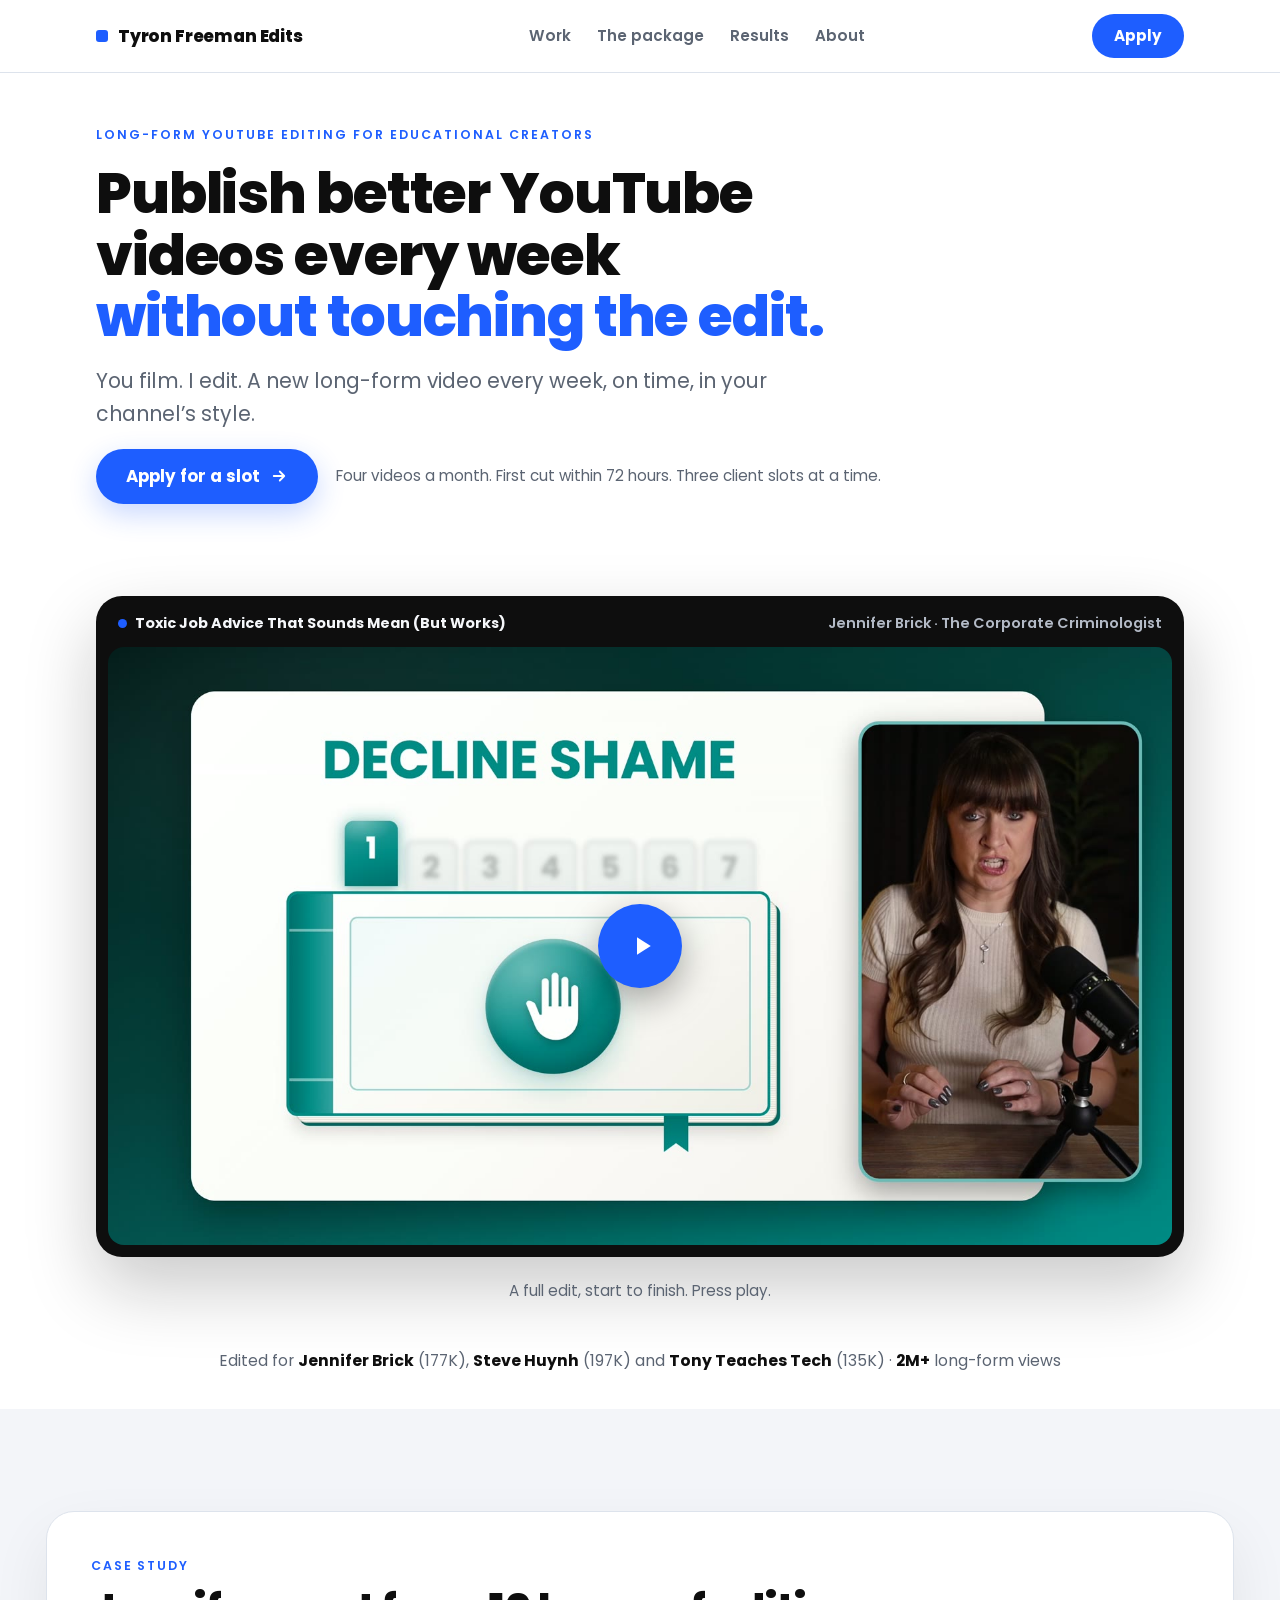
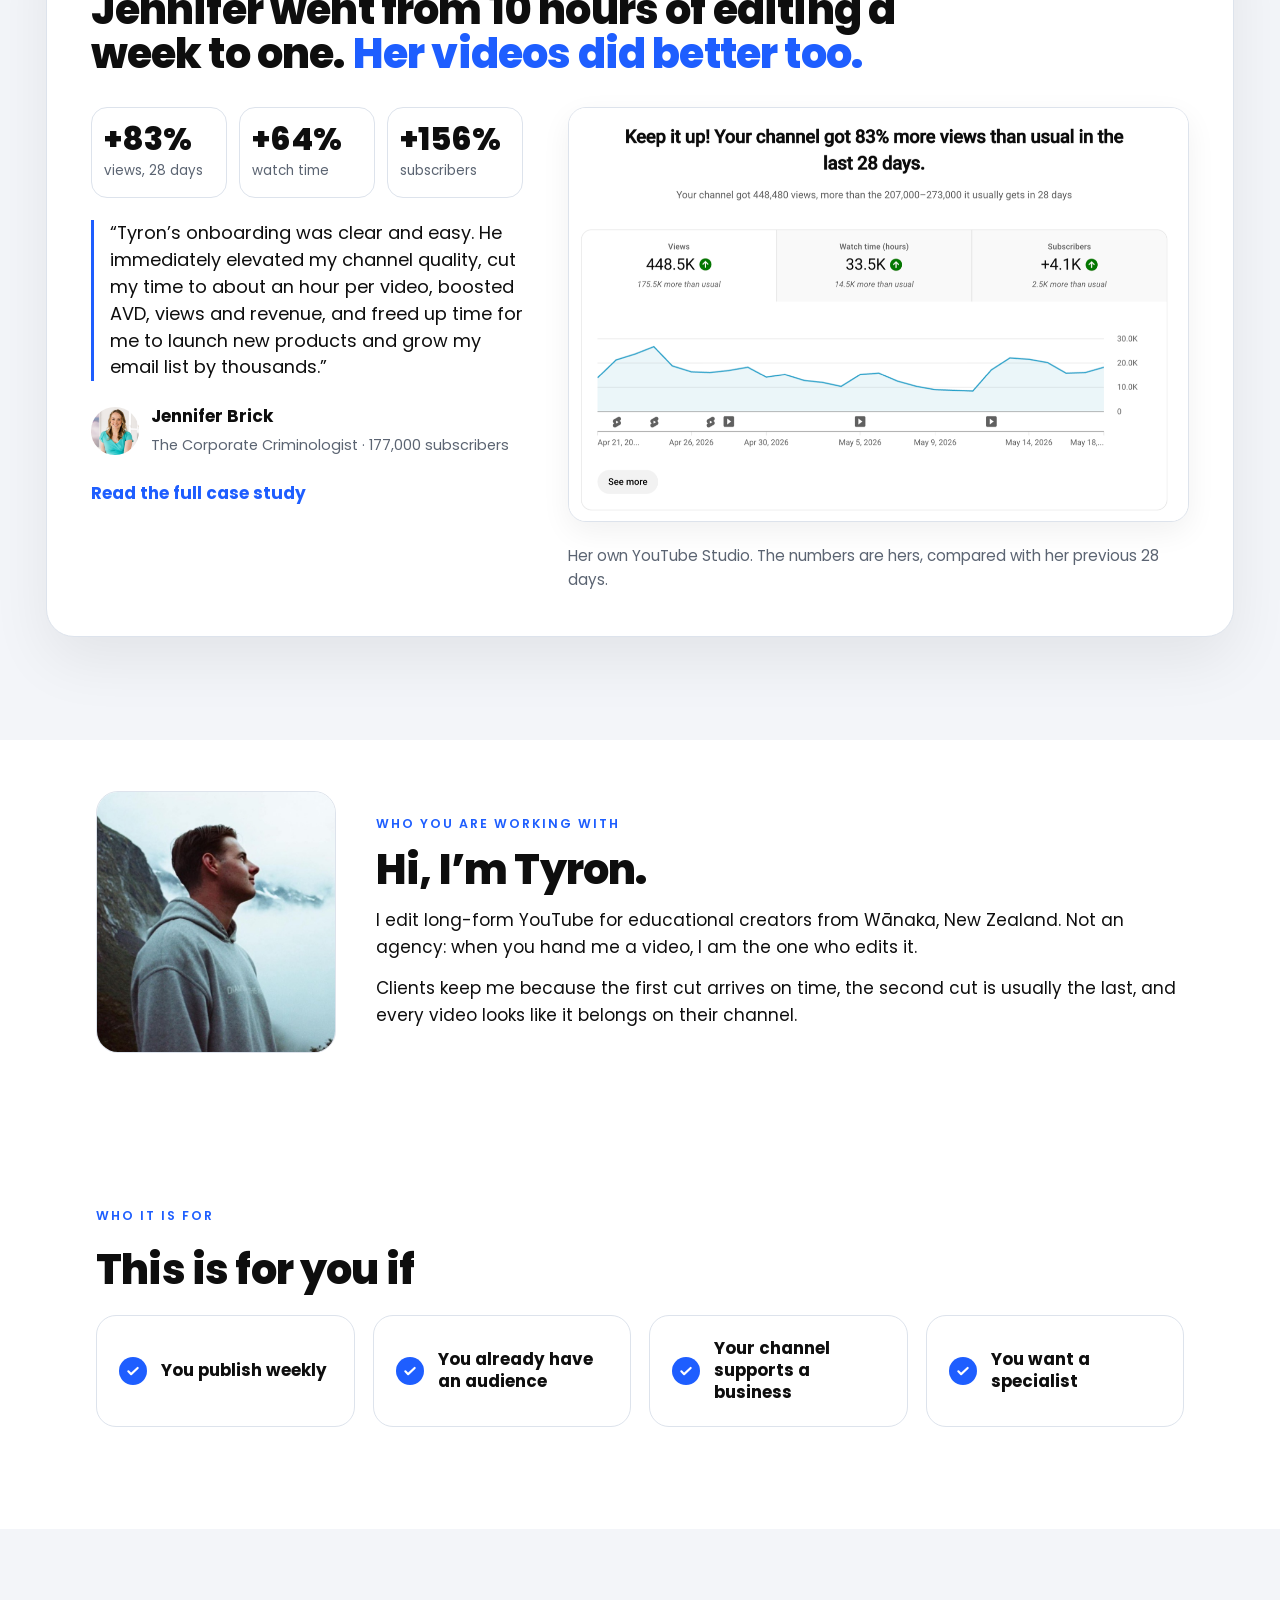
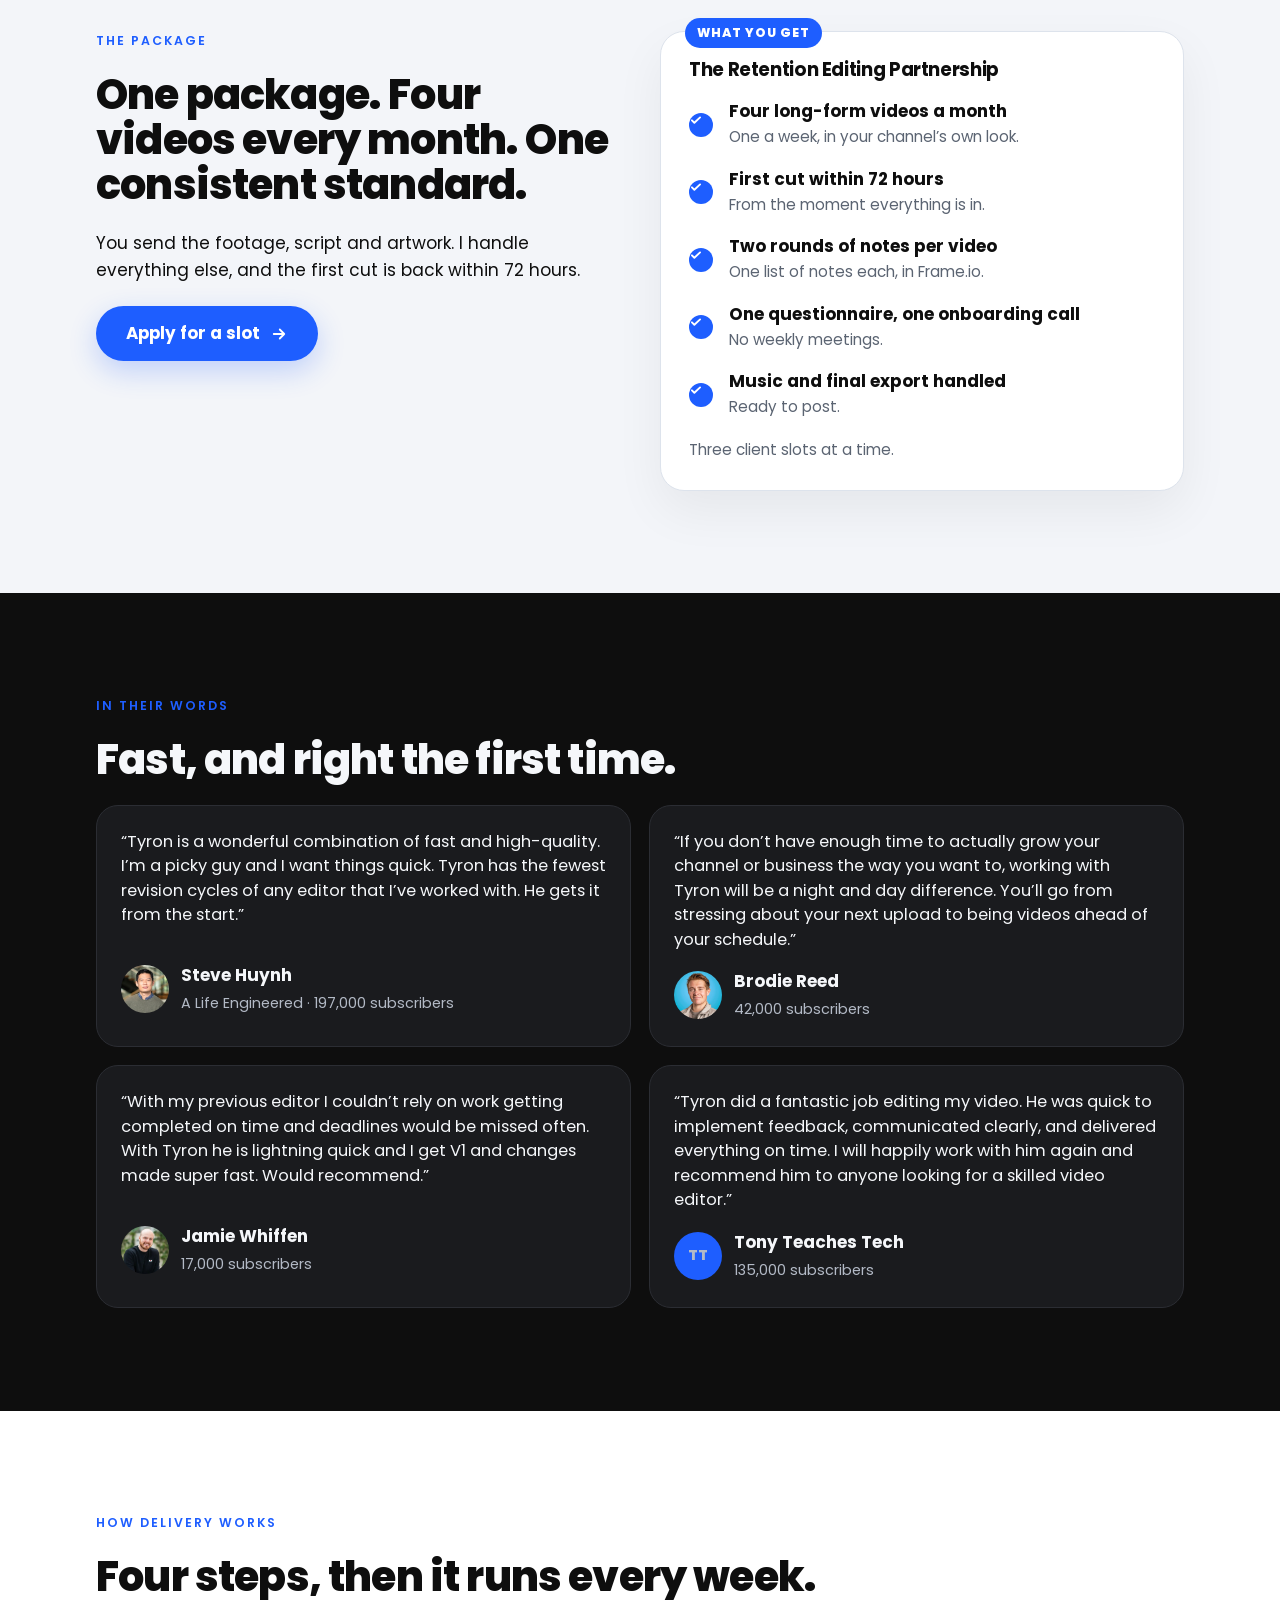
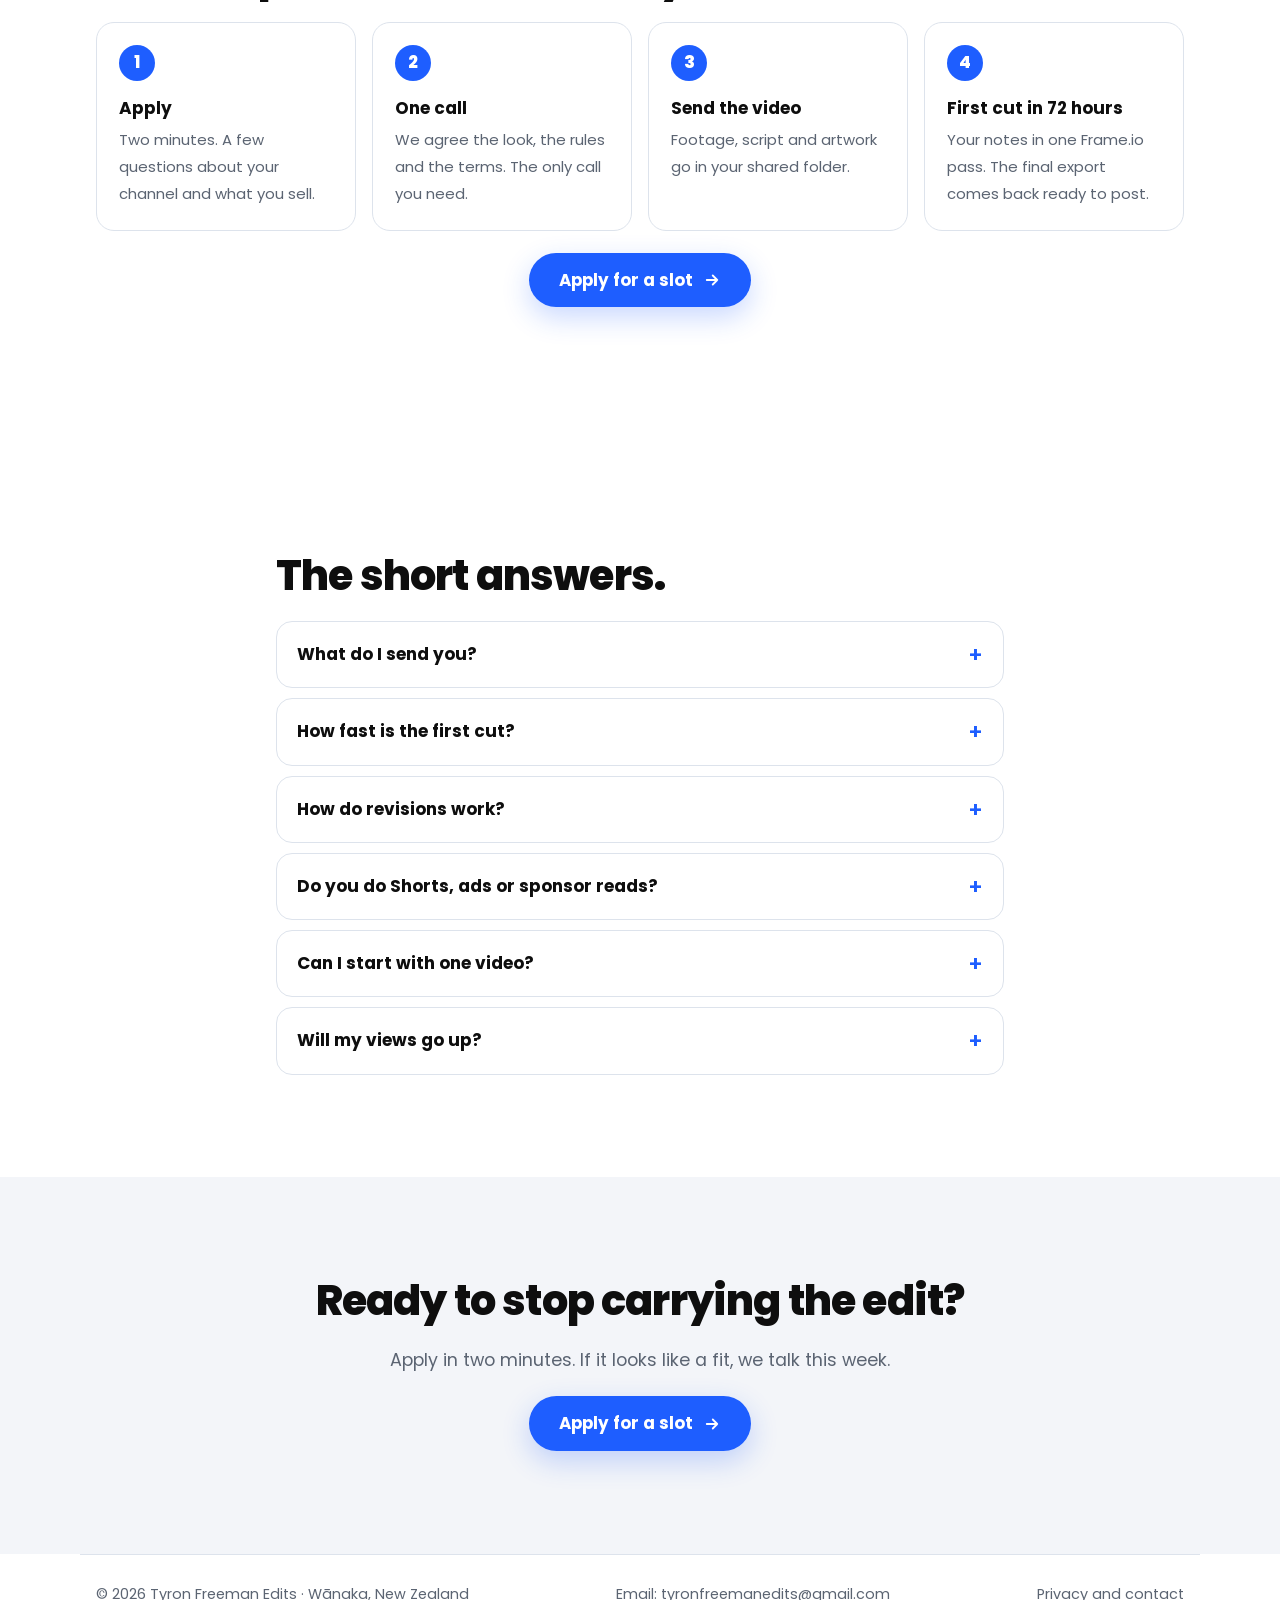
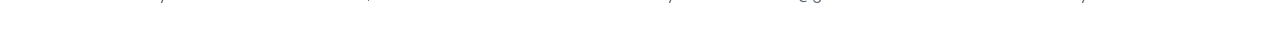
==== index.html @ ecf24b0b "About block: Tyron's new photo (his pick A, same box) Co-Authored-By: Claude Fable 5.2 <noreply@anth" ====
<!DOCTYPE html>
<html lang="en">
<head>
<meta charset="utf-8">
<meta name="viewport" content="width=device-width, initial-scale=1, viewport-fit=cover">
<link rel="icon" href="data:image/svg+xml,%3Csvg xmlns=%27http://www.w3.org/2000/svg%27 viewBox=%270 0 32 32%27%3E%3Crect width=%2732%27 height=%2732%27 rx=%277%27 fill=%27%231E5EFF%27/%3E%3Cpath d=%27M9 10h14v3.4h-5.2V23h-3.6v-9.6H9z%27 fill=%27%23fff%27/%3E%3C/svg%3E">
<link rel="preconnect" href="https://fonts.googleapis.com">
<link rel="stylesheet" href="https://fonts.googleapis.com/css2?family=Poppins:wght@400;500;600;700;800&display=swap">
<title>Tyron Freeman Edits</title>
<meta name="claude:viewport-fit-sides" content="cover">
<meta name="description" content="Long-form YouTube editing for educational creators. Four retention-focused videos a month, first cut within 72 hours, consistent with your channel.">
<link rel="canonical" href="https://tyronfreemanedits.com/">
<meta property="og:title" content="Tyron Freeman Edits: long-form YouTube editing for educational creators">
<meta property="og:description" content="Publish better YouTube videos every week without touching the edit. Four videos a month. First cut within 72 hours. Three client slots at a time.">
<meta property="og:image" content="https://tyronfreemanedits.com/assets/img/jennifer-35-hero.jpg">
<meta property="og:url" content="https://tyronfreemanedits.com/">
<meta property="og:type" content="website">
<link rel="stylesheet" href="assets/site.css">
</head>
<body>
<!-- Page order and words: ACQ's spec, 10 Nov 2026 (Business Context/Context/2026-11-10 ACQ - acquisition system spec). Look: the CreatorFlow shape Tyron picked on 5 Nov. No price on this page. Round 2 (Tyron's notes, 11 Nov 2026): hero, video, proof line, case study, about, who it is for, package, testimonials, steps, FAQ, apply. Apply buttons: top bar, hero, package, steps, the end. -->

<div class="topbar">
  <div class="wrap tight top">
    <a class="wordmark" href="#top"><i></i>Tyron Freeman Edits</a>
    <nav class="nav" aria-label="Sections"><a href="#work">Work</a><a href="#package">The package</a><a href="#results">Results</a><a href="#about">About</a></nav>
    <a class="btn" href="apply/">Apply</a>
  </div>
</div>

<main id="top">

<section class="band">
  <div class="wrap hero">
    <p class="eyebrow reveal">Long-form YouTube editing for educational creators</p>
    <h1 class="reveal d1">Publish better YouTube videos every week <span class="accent">without touching the edit.</span></h1>
    <p class="lede reveal d2">You film. I edit. A new long-form video every week, on time, in your channel’s style.</p>
    <div class="cta-row reveal d3">
      <a class="btn" href="apply/">Apply for a slot <svg viewBox="0 0 24 24" aria-hidden="true"><path d="M5 12h14M13 6l6 6-6 6" fill="none" stroke="currentColor" stroke-width="2.4" stroke-linecap="round" stroke-linejoin="round"/></svg></a>
      <span class="note">Four videos a month. First cut within 72 hours. Three client slots at a time.</span>
    </div>
  </div>
</section>

<section class="band" id="work">
  <div class="wrap slim stack">
    <a class="frame reveal" href="https://www.youtube.com/watch?v=v1-h3IuPkt4" data-yt="v1-h3IuPkt4" data-title="Toxic Job Advice That Sounds Mean (But Works), Jennifer Brick">
      <span class="bar"><b>Toxic Job Advice That Sounds Mean (But Works)</b><span>Jennifer Brick · The Corporate Criminologist</span></span>
      <span class="still"><img fetchpriority="high" src="assets/img/jennifer-35-hero.jpg" alt="A frame from Jennifer Brick's video: a clean card titled Decline Shame beside her" width="1600" height="900"><span class="play" aria-hidden="true"><svg viewBox="0 0 24 24"><path d="M8 5v14l11-7z"/></svg></span></span>
    </a>
    <p class="note reveal" style="text-align:center">A full edit, start to finish. Press play.</p>
  </div>
</section>

<section class="band">
  <div class="wrap proofwrap">
    <p class="proofline reveal">Edited for <b>Jennifer Brick</b> (177K), <b>Steve Huynh</b> (197K) and <b>Tony Teaches Tech</b> (135K) · <b>2M+</b> long-form views</p>
  </div>
</section>

<section class="band grey" id="results">
  <div class="wrap">
    <div class="casecard reveal">
      <div class="casehead">
        <p class="eyebrow">Case study</p>
        <h2>Jennifer went from 10 hours of editing a week to one. <span class="accent">Her videos did better too.</span></h2>
      </div>
      <div class="case">
    <div class="stack reveal">
      <div class="results">
        <div><b>+83%</b><span>views, 28 days</span></div>
        <div><b>+64%</b><span>watch time</span></div>
        <div><b>+156%</b><span>subscribers</span></div>
      </div>
      <p class="quote">“Tyron’s onboarding was clear and easy. He immediately elevated my channel quality, cut my time to about an hour per video, boosted AVD, views and revenue, and freed up time for me to launch new products and grow my email list by thousands.”</p>
      <div class="who">
        <img loading="lazy" decoding="async" src="assets/img/jennifer.jpg" alt="Jennifer Brick" width="48" height="48">
        <div><b>Jennifer Brick</b><span>The Corporate Criminologist · 177,000 subscribers</span></div>
      </div>
      <p><a class="textlink" href="jennifer-brick-case-study/">Read the full case study</a></p>
    </div>
    <div class="stack reveal d1">
      <div class="chart"><img loading="lazy" decoding="async" src="assets/img/jennifer-28-days.png" alt="YouTube Studio: Jennifer's channel got 83% more views than usual in the last 28 days" width="1200" height="800"></div>
      <p class="note">Her own YouTube Studio. The numbers are hers, compared with her previous 28 days.</p>
    </div>
      </div>
    </div>
  </div>
</section>

<section class="band" id="about">
  <div class="wrap about compact">
    <img loading="lazy" decoding="async" class="reveal" src="assets/img/tyron.jpg" alt="Tyron Freeman, outdoors in the New Zealand mountains" width="660" height="720">
    <div class="lines reveal d1">
      <p class="eyebrow">Who you are working with</p>
      <h2>Hi, I’m Tyron.</h2>
      <p>I edit long-form YouTube for educational creators from Wānaka, New Zealand. Not an agency: when you hand me a video, I am the one who edits it.</p>
      <p>Clients keep me because the first cut arrives on time, the second cut is usually the last, and every video looks like it belongs on their channel.</p>
    </div>
  </div>
</section>

<section class="band">
  <div class="wrap stack">
    <p class="eyebrow reveal">Who it is for</p>
    <h2 class="reveal d1">This is for you if</h2>
    <div class="fit">
      <div class="reveal d1"><span class="check" aria-hidden="true"><svg viewBox="0 0 24 24"><path d="M5 12.5l4.2 4.2L19 7.5" fill="none" stroke="currentColor" stroke-width="3.2" stroke-linecap="round" stroke-linejoin="round"/></svg></span><b>You publish weekly</b></div>
      <div class="reveal d2"><span class="check" aria-hidden="true"><svg viewBox="0 0 24 24"><path d="M5 12.5l4.2 4.2L19 7.5" fill="none" stroke="currentColor" stroke-width="3.2" stroke-linecap="round" stroke-linejoin="round"/></svg></span><b>You already have an audience</b></div>
      <div class="reveal d2"><span class="check" aria-hidden="true"><svg viewBox="0 0 24 24"><path d="M5 12.5l4.2 4.2L19 7.5" fill="none" stroke="currentColor" stroke-width="3.2" stroke-linecap="round" stroke-linejoin="round"/></svg></span><b>Your channel supports a business</b></div>
      <div class="reveal d3"><span class="check" aria-hidden="true"><svg viewBox="0 0 24 24"><path d="M5 12.5l4.2 4.2L19 7.5" fill="none" stroke="currentColor" stroke-width="3.2" stroke-linecap="round" stroke-linejoin="round"/></svg></span><b>You want a specialist</b></div>
    </div>
  </div>
</section>

<section class="band grey" id="package">
  <div class="wrap package">
    <div class="stack reveal">
      <p class="eyebrow">The package</p>
      <h2>One package. Four videos every month. One consistent standard.</h2>
      <p>You send the footage, script and artwork. I handle everything else, and the first cut is back within 72 hours.</p>
      <p><a class="btn" href="apply/">Apply for a slot <svg viewBox="0 0 24 24" aria-hidden="true"><path d="M5 12h14M13 6l6 6-6 6" fill="none" stroke="currentColor" stroke-width="2.4" stroke-linecap="round" stroke-linejoin="round"/></svg></a></p>
    </div>
    <div class="pkg-card reveal d1">
      <span class="tag">What you get</span>
      <h3>The Retention Editing Partnership</h3>
      <ul>
        <li><span class="check" aria-hidden="true"><svg viewBox="0 0 24 24"><path d="M5 12.5l4.2 4.2L19 7.5" fill="none" stroke="currentColor" stroke-width="3.2" stroke-linecap="round" stroke-linejoin="round"/></svg></span><div><b>Four long-form videos a month</b><span>One a week, in your channel’s own look.</span></div></li>
        <li><span class="check" aria-hidden="true"><svg viewBox="0 0 24 24"><path d="M5 12.5l4.2 4.2L19 7.5" fill="none" stroke="currentColor" stroke-width="3.2" stroke-linecap="round" stroke-linejoin="round"/></svg></span><div><b>First cut within 72 hours</b><span>From the moment everything is in.</span></div></li>
        <li><span class="check" aria-hidden="true"><svg viewBox="0 0 24 24"><path d="M5 12.5l4.2 4.2L19 7.5" fill="none" stroke="currentColor" stroke-width="3.2" stroke-linecap="round" stroke-linejoin="round"/></svg></span><div><b>Two rounds of notes per video</b><span>One list of notes each, in Frame.io.</span></div></li>
        <li><span class="check" aria-hidden="true"><svg viewBox="0 0 24 24"><path d="M5 12.5l4.2 4.2L19 7.5" fill="none" stroke="currentColor" stroke-width="3.2" stroke-linecap="round" stroke-linejoin="round"/></svg></span><div><b>One questionnaire, one onboarding call</b><span>No weekly meetings.</span></div></li>
        <li><span class="check" aria-hidden="true"><svg viewBox="0 0 24 24"><path d="M5 12.5l4.2 4.2L19 7.5" fill="none" stroke="currentColor" stroke-width="3.2" stroke-linecap="round" stroke-linejoin="round"/></svg></span><div><b>Music and final export handled</b><span>Ready to post.</span></div></li>
      </ul>
      <!-- PRICE-SLOT: the price block from _private/price-block.html goes here when Tyron says so (see README). -->
      <p class="note">Three client slots at a time.</p>
    </div>
  </div>
</section>

<section class="band dark" id="voices">
  <div class="wrap stack">
    <p class="eyebrow reveal">In their words</p>
    <h2 class="reveal d1">Fast, and right the first time.</h2>
    <div class="cards">
      <div class="card reveal d1">
        <p>“Tyron is a wonderful combination of fast and high-quality. I’m a picky guy and I want things quick. Tyron has the fewest revision cycles of any editor that I’ve worked with. He gets it from the start.”</p>
        <div class="who"><img loading="lazy" decoding="async" src="assets/img/steve.jpg" alt="Steve Huynh" width="48" height="48"><div><b>Steve Huynh</b><span>A Life Engineered · 197,000 subscribers</span></div></div>
      </div>
      <div class="card reveal d2">
        <p>“If you don’t have enough time to actually grow your channel or business the way you want to, working with Tyron will be a night and day difference. You’ll go from stressing about your next upload to being videos ahead of your schedule.”</p>
        <div class="who"><img loading="lazy" decoding="async" src="assets/img/brodie.jpg" alt="Brodie Reed" width="48" height="48"><div><b>Brodie Reed</b><span>42,000 subscribers</span></div></div>
      </div>
      <div class="card reveal d2">
        <p>“With my previous editor I couldn’t rely on work getting completed on time and deadlines would be missed often. With Tyron he is lightning quick and I get V1 and changes made super fast. Would recommend.”</p>
        <div class="who"><img loading="lazy" decoding="async" src="assets/img/jamie.jpg" alt="Jamie Whiffen" width="48" height="48"><div><b>Jamie Whiffen</b><span>17,000 subscribers</span></div></div>
      </div>
      <div class="card reveal d3">
        <p>“Tyron did a fantastic job editing my video. He was quick to implement feedback, communicated clearly, and delivered everything on time. I will happily work with him again and recommend him to anyone looking for a skilled video editor.”</p>
        <div class="who"><span class="initials" aria-hidden="true">TT</span><div><b>Tony Teaches Tech</b><span>135,000 subscribers</span></div></div>
      </div>
    </div>
  </div>
</section>

<section class="band" id="how">
  <div class="wrap stack">
    <p class="eyebrow reveal">How delivery works</p>
    <h2 class="reveal d1">Four steps, then it runs every week.</h2>
    <div class="steps">
      <div class="reveal d1"><b>Apply</b><span>Two minutes. A few questions about your channel and what you sell.</span></div>
      <div class="reveal d2"><b>One call</b><span>We agree the look, the rules and the terms. The only call you need.</span></div>
      <div class="reveal d2"><b>Send the video</b><span>Footage, script and artwork go in your shared folder.</span></div>
      <div class="reveal d3"><b>First cut in 72 hours</b><span>Your notes in one Frame.io pass. The final export comes back ready to post.</span></div>
    </div>
    <div class="cta-row reveal" style="justify-content: center;"><a class="btn" href="apply/">Apply for a slot <svg viewBox="0 0 24 24" aria-hidden="true"><path d="M5 12h14M13 6l6 6-6 6" fill="none" stroke="currentColor" stroke-width="2.4" stroke-linecap="round" stroke-linejoin="round"/></svg></a></div>
  </div>
</section>

<section class="band" id="faq">
  <div class="wrap narrow stack">
    <p class="eyebrow reveal">Questions</p>
    <h2 class="reveal d1">The short answers.</h2>
    <div class="faq reveal d1">
      <details><summary>What do I send you?</summary><p>The footage, your script, any artwork, and a note on direction. They go in one shared folder.</p></details>
      <details><summary>How fast is the first cut?</summary><p>Within 72 hours of everything arriving. There is no rush option, because 72 hours is already the standard.</p></details>
      <details><summary>How do revisions work?</summary><p>Two rounds are included per video. Each round is one list of notes, left in one pass in Frame.io.</p></details>
      <details><summary>Do you do Shorts, ads or sponsor reads?</summary><p>No. I only edit long-form YouTube videos. That focus is what keeps every video consistent.</p></details>
      <details><summary>Can I start with one video?</summary><p>Yes. A paid test edit is one long-form video, made to the same standard. Mention it when you apply.</p></details>
      <details><summary>Will my views go up?</summary><p>I do not promise numbers. Jennifer’s results are on this page as evidence of what happened for her, not as a guarantee.</p></details>
    </div>
  </div>
</section>

<section class="band grey" id="apply">
  <div class="wrap stack center">
    <h2 class="reveal">Ready to stop carrying the edit?</h2>
    <p class="reveal d1" style="color: var(--muted); max-width: 30em; font-size: 1.1rem;">Apply in two minutes. If it looks like a fit, we talk this week.</p>
    <div class="cta-row reveal d2" style="justify-content: center;">
      <a class="btn" href="apply/">Apply for a slot <svg viewBox="0 0 24 24" aria-hidden="true"><path d="M5 12h14M13 6l6 6-6 6" fill="none" stroke="currentColor" stroke-width="2.4" stroke-linecap="round" stroke-linejoin="round"/></svg></a>
    </div>
  </div>
</section>

</main>

<footer>
  <div class="wrap">
    <span>© 2026 Tyron Freeman Edits · Wānaka, New Zealand</span>
    <span>Email: <code>tyronfreemanedits@gmail.com</code></span>
    <span><a href="privacy/">Privacy and contact</a></span>
  </div>
</footer>

<script src="assets/site.js"></script>
</body>
</html>
---- assets/site.css ----
/* Tyron Freeman Edits. One look: light. Podcast brand: blue #1E5EFF, black #0E0E0E, white, Poppins. No gradients, no carousels.
   Motion: sections fade up once on scroll, cards lift a little on hover. Off under prefers-reduced-motion. */
:root {
  --bg: #FFFFFF; --bg-2: #F3F5F9; --band-dark: #0E0E0E; --fg: #0E0E0E; --fg-on-dark: #F5F7FA;
  --muted: #5B6472; --muted-on-dark: #B3BAC6; --line: #DDE3EC; --accent: #1E5EFF; --accent-ink: #FFFFFF;
  --card: #FFFFFF; --card-dark: #1A1B1E; --card-dark-line: #2B2D33;
  --font: "Poppins", "Helvetica Neue", Helvetica, Arial, sans-serif;
  color-scheme: light;
}
* { box-sizing: border-box; }
html { scroll-behavior: smooth; }
body { margin: 0; background: var(--bg); color: var(--fg); font-family: var(--font); font-size: 17px; line-height: 1.6; -webkit-font-smoothing: antialiased; }
img { max-width: 100%; height: auto; display: block; }
a { color: inherit; }
h1, h2, h3 { font-family: var(--font); line-height: 1.08; letter-spacing: -0.02em; margin: 0; text-wrap: balance; }
h1 { font-size: clamp(2.2rem, 5.8vw, 4rem); font-weight: 800; }
h2 { font-size: clamp(1.7rem, 3.8vw, 2.6rem); font-weight: 800; }
h3 { font-size: 1.15rem; font-weight: 700; }
p { margin: 0; }
.accent { color: var(--accent); }
.eyebrow { font-weight: 600; font-size: 0.78rem; text-transform: uppercase; letter-spacing: 0.16em; color: var(--accent); }
.band { width: 100%; }
.band.grey { background: var(--bg-2); }
.band.dark { background: var(--band-dark); color: var(--fg-on-dark); }
.wrap { max-width: 1120px; margin: 0 auto; padding-block: clamp(56px, 8vw, 104px); padding-left: max(16px, env(safe-area-inset-left, 0px)); padding-right: max(16px, env(safe-area-inset-right, 0px)); }
.wrap.tight { padding-block: 14px; }
.wrap.slim { padding-block: clamp(24px, 4vw, 44px); }
.wrap.narrow { max-width: 760px; }
.stack { display: grid; gap: 22px; }
.center { text-align: center; justify-items: center; }
.note { color: var(--muted); font-size: 0.95rem; }
.band.dark .note { color: var(--muted-on-dark); }
.btn { display: inline-flex; align-items: center; justify-content: center; gap: 10px; min-height: 54px; padding: 12px 28px; border-radius: 999px; font-weight: 700; font-size: 1.05rem; text-decoration: none; border: 2px solid transparent; background: var(--accent); color: var(--accent-ink); box-shadow: 0 10px 28px rgba(30, 94, 255, 0.24); transition: transform .18s ease, box-shadow .18s ease; }
.btn:hover { transform: translateY(-2px); box-shadow: 0 14px 32px rgba(30, 94, 255, 0.30); }
.btn:focus-visible, a:focus-visible { outline: 3px solid var(--fg); outline-offset: 3px; }
.btn svg { width: 18px; height: 18px; transition: transform .18s ease; }
.btn:hover svg { transform: translateX(3px); }
.textlink { font-weight: 700; color: var(--accent); text-decoration: none; border-bottom: 2px solid transparent; transition: border-color .15s ease; }
.textlink:hover { border-bottom-color: var(--accent); }

/* top bar */
body::before { content: ""; position: fixed; inset: 0 0 auto; height: env(safe-area-inset-top, 0px); background: var(--bg); z-index: 11; }
.topbar { position: sticky; top: env(safe-area-inset-top, 0px); z-index: 10; background: rgba(255, 255, 255, 0.9); backdrop-filter: saturate(160%) blur(10px); -webkit-backdrop-filter: saturate(160%) blur(10px); border-bottom: 1px solid var(--line); }
.top { display: flex; align-items: center; justify-content: space-between; gap: 16px; }
.wordmark { font-weight: 800; font-size: 1.05rem; letter-spacing: -0.01em; text-decoration: none; display: inline-flex; align-items: center; gap: 10px; white-space: nowrap; }
.wordmark i { width: 12px; height: 12px; border-radius: 3px; background: var(--accent); display: inline-block; }
.nav { display: flex; gap: 26px; font-weight: 600; font-size: 0.95rem; }
.nav a { text-decoration: none; color: var(--muted); transition: color .15s ease; }
.nav a:hover { color: var(--fg); }
.top .btn { min-height: 44px; padding: 8px 20px; font-size: 0.95rem; box-shadow: none; }

/* hero */
.hero { display: grid; gap: 24px; justify-items: start; padding-bottom: clamp(28px, 4vw, 48px); }
.hero h1 { max-width: 14em; }
.hero .lede { font-size: clamp(1.08rem, 2vw, 1.28rem); color: var(--muted); max-width: 34em; }
.cta-row { display: flex; flex-wrap: wrap; gap: 14px 18px; align-items: center; }

/* the embedded edit */
.frame { display: block; text-decoration: none; color: var(--fg-on-dark); background: var(--band-dark); border-radius: 26px; padding: 12px; box-shadow: 0 30px 70px rgba(14, 14, 14, 0.22); transition: transform .25s ease, box-shadow .25s ease; }
.frame:hover { transform: translateY(-4px); box-shadow: 0 40px 80px rgba(14, 14, 14, 0.28); }
.frame .bar { display: flex; align-items: center; justify-content: space-between; gap: 12px; padding: 4px 10px 12px; font-weight: 600; font-size: 0.9rem; color: var(--muted-on-dark); }
.frame .bar b { display: inline-flex; align-items: center; gap: 8px; color: var(--fg-on-dark); min-width: 0; }
.frame .bar b::before { content: ""; width: 9px; height: 9px; border-radius: 50%; background: var(--accent); flex: none; }
.frame .bar span { white-space: nowrap; }
.still { position: relative; display: block; border-radius: 16px; overflow: hidden; aspect-ratio: 16 / 9; background: #000; }
.still img, .still iframe { width: 100%; height: 100%; object-fit: cover; border: 0; display: block; }
.play { position: absolute; inset: 0; margin: auto; width: 84px; height: 84px; border-radius: 50%; background: var(--accent); display: grid; place-items: center; box-shadow: 0 12px 36px rgba(0, 0, 0, .35); transition: transform .2s ease; }
.frame:hover .play, .work a:hover .play { transform: scale(1.06); }
.play svg { width: 30px; height: 30px; fill: var(--accent-ink); margin-left: 4px; }

/* proof strip: still, no carousel */
.proof { display: grid; grid-template-columns: repeat(4, minmax(0, 1fr)); border: 1px solid var(--line); border-radius: 22px; overflow: hidden; background: var(--card); }
.proof div { padding: 22px 18px; text-align: center; min-width: 0; }
.proof div + div { border-left: 1px solid var(--line); }
.proof b { display: block; font-size: clamp(1.5rem, 3.2vw, 2.1rem); font-weight: 800; color: var(--accent); line-height: 1.1; font-variant-numeric: tabular-nums; }
.proof span { display: block; font-weight: 600; font-size: 0.95rem; }
.proof small { display: block; color: var(--muted); font-size: 0.85rem; }

/* this is for you if */
.fit { display: grid; grid-template-columns: repeat(4, minmax(0, 1fr)); gap: 16px; }
.fit div { background: var(--card); border: 1px solid var(--line); border-radius: 18px; padding: 18px 20px; display: flex; gap: 12px; align-items: center; min-width: 0; }
.fit b { font-size: 1.05rem; line-height: 1.3; }
.fit span { color: var(--muted); font-size: 0.93rem; }
.check { width: 28px; height: 28px; border-radius: 50%; background: var(--accent); color: var(--accent-ink); display: inline-grid; place-items: center; flex: none; }
.check svg { width: 16px; height: 16px; display: block; }

/* package */
.package { display: grid; grid-template-columns: minmax(0, 1fr) minmax(0, 1fr); gap: 40px; align-items: start; }
.package > * { min-width: 0; }
.pkg-card { background: var(--card); border: 1px solid var(--line); border-radius: 24px; padding: 28px; display: grid; gap: 18px; position: relative; box-shadow: 0 20px 50px rgba(14, 14, 14, 0.06); }
.pkg-card .tag { position: absolute; top: -14px; left: 24px; background: var(--accent); color: var(--accent-ink); font-weight: 800; font-size: 0.78rem; letter-spacing: 0.08em; text-transform: uppercase; padding: 5px 12px; border-radius: 999px; }
.pkg-card ul { list-style: none; margin: 0; padding: 0; display: grid; gap: 14px; }
.pkg-card li { display: grid; grid-template-columns: 28px 1fr; gap: 12px; align-items: start; }
.pkg-card li b { font-weight: 700; display: block; }
.pkg-card li span { color: var(--muted); font-size: 0.95rem; }
.pkg-card .check { width: 24px; height: 24px; margin-top: 2px; }
.pkg-card .check svg { width: 14px; height: 14px; }

/* delivery */
.steps { display: grid; grid-template-columns: repeat(4, minmax(0, 1fr)); gap: 16px; counter-reset: step; }
.steps div { background: var(--card); border: 1px solid var(--line); border-radius: 18px; padding: 22px; min-width: 0; }
.steps div::before { counter-increment: step; content: counter(step); display: inline-grid; place-items: center; width: 36px; height: 36px; border-radius: 50%; background: var(--accent); color: var(--accent-ink); font-weight: 800; margin-bottom: 14px; }
.steps b { display: block; margin-bottom: 4px; }
.steps span { color: var(--muted); font-size: 0.93rem; }

/* case study */
.case { display: grid; grid-template-columns: minmax(0, 1fr) minmax(0, 1fr); gap: 40px; align-items: center; }
.case > * { min-width: 0; }
.results { display: grid; grid-template-columns: repeat(3, minmax(0, 1fr)); gap: 12px; }
.results div { background: var(--card); border: 1px solid var(--line); border-radius: 16px; padding: 16px 14px; min-width: 0; }
.results b { display: block; font-size: clamp(1.6rem, 3.2vw, 2.2rem); font-weight: 800; font-variant-numeric: tabular-nums; line-height: 1.05; }
.results span { color: var(--muted); font-size: 0.9rem; }
.chart { border: 1px solid var(--line); border-radius: 16px; overflow: hidden; background: #FFFFFF; }
.quote { font-size: 1.12rem; line-height: 1.5; }
.who { display: flex; align-items: center; gap: 12px; }
.who img, .who .initials { width: 48px; height: 48px; border-radius: 50%; object-fit: cover; flex: 0 0 48px; }
.who .initials { display: grid; place-items: center; background: var(--accent); color: var(--accent-ink); font-weight: 800; }
.who b { display: block; }
.who span { color: var(--muted); font-size: 0.9rem; }
.band.dark .who span { color: var(--muted-on-dark); }

/* testimonials */
.cards { display: grid; grid-template-columns: repeat(2, minmax(0, 1fr)); gap: 18px; }
.card { background: var(--card-dark); border: 1px solid var(--card-dark-line); border-radius: 22px; padding: 24px; display: grid; gap: 16px; min-width: 0; }
.card p { font-size: 1.02rem; line-height: 1.5; }

/* about */
.about { display: grid; grid-template-columns: 240px 1fr; gap: 40px; align-items: center; }
.about img { width: 240px; max-width: 100%; aspect-ratio: 11 / 12; object-fit: cover; border-radius: 22px; border: 1px solid var(--line); }
.about .lines { display: grid; gap: 14px; }

/* footer */
footer .wrap { padding-block: 28px; border-top: 1px solid var(--line); display: flex; flex-wrap: wrap; gap: 10px 24px; justify-content: space-between; color: var(--muted); font-size: 0.9rem; }
footer a { text-decoration: none; }
footer a:hover { color: var(--fg); }
footer code { font-family: var(--font); user-select: all; }

/* sub pages */
.prose { display: grid; gap: 18px; }
.prose h1 { font-size: clamp(1.9rem, 4.6vw, 3rem); }
.prose h2 { font-size: 1.35rem; margin-top: 14px; }
.prose ul { margin: 0; padding-left: 1.2em; display: grid; gap: 8px; }
.prose blockquote { margin: 0; padding: 18px 22px; border-left: 4px solid var(--accent); background: var(--bg-2); border-radius: 0 14px 14px 0; font-size: 1.08rem; }
.prose figure { margin: 6px 0; display: grid; gap: 8px; }
.prose figcaption { color: var(--muted); font-size: 0.9rem; }
.formbox { border: 1px solid var(--line); border-radius: 22px; padding: clamp(14px, 3vw, 28px); background: var(--card); }
.formbox iframe { width: 100%; border: 0; min-height: 720px; display: block; }

/* the price block (used only once Tyron switches the price on) */
.price { display: grid; gap: 2px; padding: 16px 18px; border-radius: 16px; background: var(--bg-2); border: 1px solid var(--line); }
.price b { font-size: 1.7rem; font-weight: 800; line-height: 1.1; }
.price span { font-weight: 600; }
.price small { color: var(--muted); font-size: 0.92rem; margin-top: 6px; }

/* FAQ */
.faq { display: grid; gap: 10px; }
.faq details { background: var(--card); border: 1px solid var(--line); border-radius: 16px; padding: 0 20px; }
.faq summary { cursor: pointer; list-style: none; padding: 16px 0; font-weight: 700; display: flex; justify-content: space-between; gap: 16px; align-items: center; }
.faq summary::-webkit-details-marker { display: none; }
.faq summary::after { content: "+"; font-weight: 600; font-size: 1.3rem; color: var(--accent); flex: none; transition: transform .2s ease; }
.faq details[open] summary::after { transform: rotate(45deg); }
.faq details p { color: var(--muted); padding: 0 0 18px; max-width: 46em; }

/* motion */
/* Fail safe: everything is visible unless the script has switched the fade on (html.anim). */
html.anim .reveal { opacity: 0; transform: translateY(16px); transition: opacity .6s ease, transform .6s ease; }
html.anim .reveal.in { opacity: 1; transform: none; }
.reveal.d1 { transition-delay: .07s; } .reveal.d2 { transition-delay: .14s; } .reveal.d3 { transition-delay: .21s; }

@media (max-width: 900px) { .fit, .steps { grid-template-columns: repeat(2, minmax(0, 1fr)); } }
@media (max-width: 760px) {
  .nav { display: none; }
  .package, .case, .cards, .about { grid-template-columns: 1fr; }
  .about img { width: 170px; }
  .proof { grid-template-columns: repeat(2, minmax(0, 1fr)); }
  .proof div:nth-child(3) { border-left: 0; }
  .proof div:nth-child(n+3) { border-top: 1px solid var(--line); }
  .results { gap: 8px; } .results div { padding: 12px 10px; }
  .frame { border-radius: 20px; padding: 8px; } .frame .bar span { display: none; }
  .play { width: 64px; height: 64px; } .play svg { width: 24px; height: 24px; }
}
@media (max-width: 520px) { .fit, .steps { grid-template-columns: 1fr; } }
@media (prefers-reduced-motion: reduce) {
  html { scroll-behavior: auto; }
  .btn, .frame, .play { transition: none; }
  html.anim .reveal { opacity: 1; transform: none; transition: none; }
}

/* ---- Round 2 (Tyron's screen-recording notes, 11 Nov 2026) ---- */
.wrap.hero { padding-top: clamp(34px, 4.4vw, 52px); gap: 18px; }
h1 { font-size: clamp(2.05rem, 5.1vw, 3.55rem); }
/* the ticks were grey: `.fit span` and `.pkg-card li span` out-ranked `.check`. White, always. */
.fit .check, .pkg-card .check, .check { color: var(--accent-ink); }
.fit { gap: 18px; }
.fit div { padding: 22px; gap: 14px; border-radius: 20px; }
.wrap.proofwrap { max-width: 1120px; padding-block: 0 clamp(20px, 3vw, 36px); }
.proofline { text-align: center; color: var(--muted); font-size: 0.98rem; margin: 0; }
.proofline b { color: var(--fg); font-weight: 700; }
.casecard { background: var(--card); border: 1px solid var(--line); border-radius: 28px; padding: clamp(22px, 3.4vw, 44px); box-shadow: 0 24px 60px rgba(14, 14, 14, 0.07); }
.casehead { display: grid; gap: 12px; margin-bottom: clamp(18px, 2.6vw, 30px); }
.casehead h2 { max-width: 20em; }
.casecard .case { align-items: start; grid-template-columns: minmax(0, 0.41fr) minmax(0, 0.59fr); gap: clamp(24px, 3.5vw, 48px); }
/* 12 Nov: the chart was measured the SAME size as before round 2 (523 px wide). The card now breaks out a little so the chart is about a fifth bigger. */
#results .wrap { max-width: 1220px; }
.casecard .chart { border: 1px solid var(--line); border-radius: 18px; overflow: hidden; box-shadow: 0 10px 30px rgba(14, 14, 14, 0.06); }
.casecard .quote { border-left: 3px solid var(--accent); padding-left: 16px; }
.pkg-card ul { gap: 16px; }
.pkg-card li { align-items: center; }
.pkg-card li span { display: block; }
.wrap.about.compact { padding-block: clamp(28px, 4vw, 52px); }
@media (min-width: 901px) { .casecard .results b { font-size: clamp(1.5rem, 2.5vw, 2rem); } .casecard .results div { padding: 14px 12px; } .casecard .results span { font-size: 0.84rem; } }
@media (max-width: 1180px) { .casecard .case { grid-template-columns: minmax(0, 0.45fr) minmax(0, 0.55fr); } }
@media (max-width: 900px) { .casecard .case { grid-template-columns: 1fr; } }
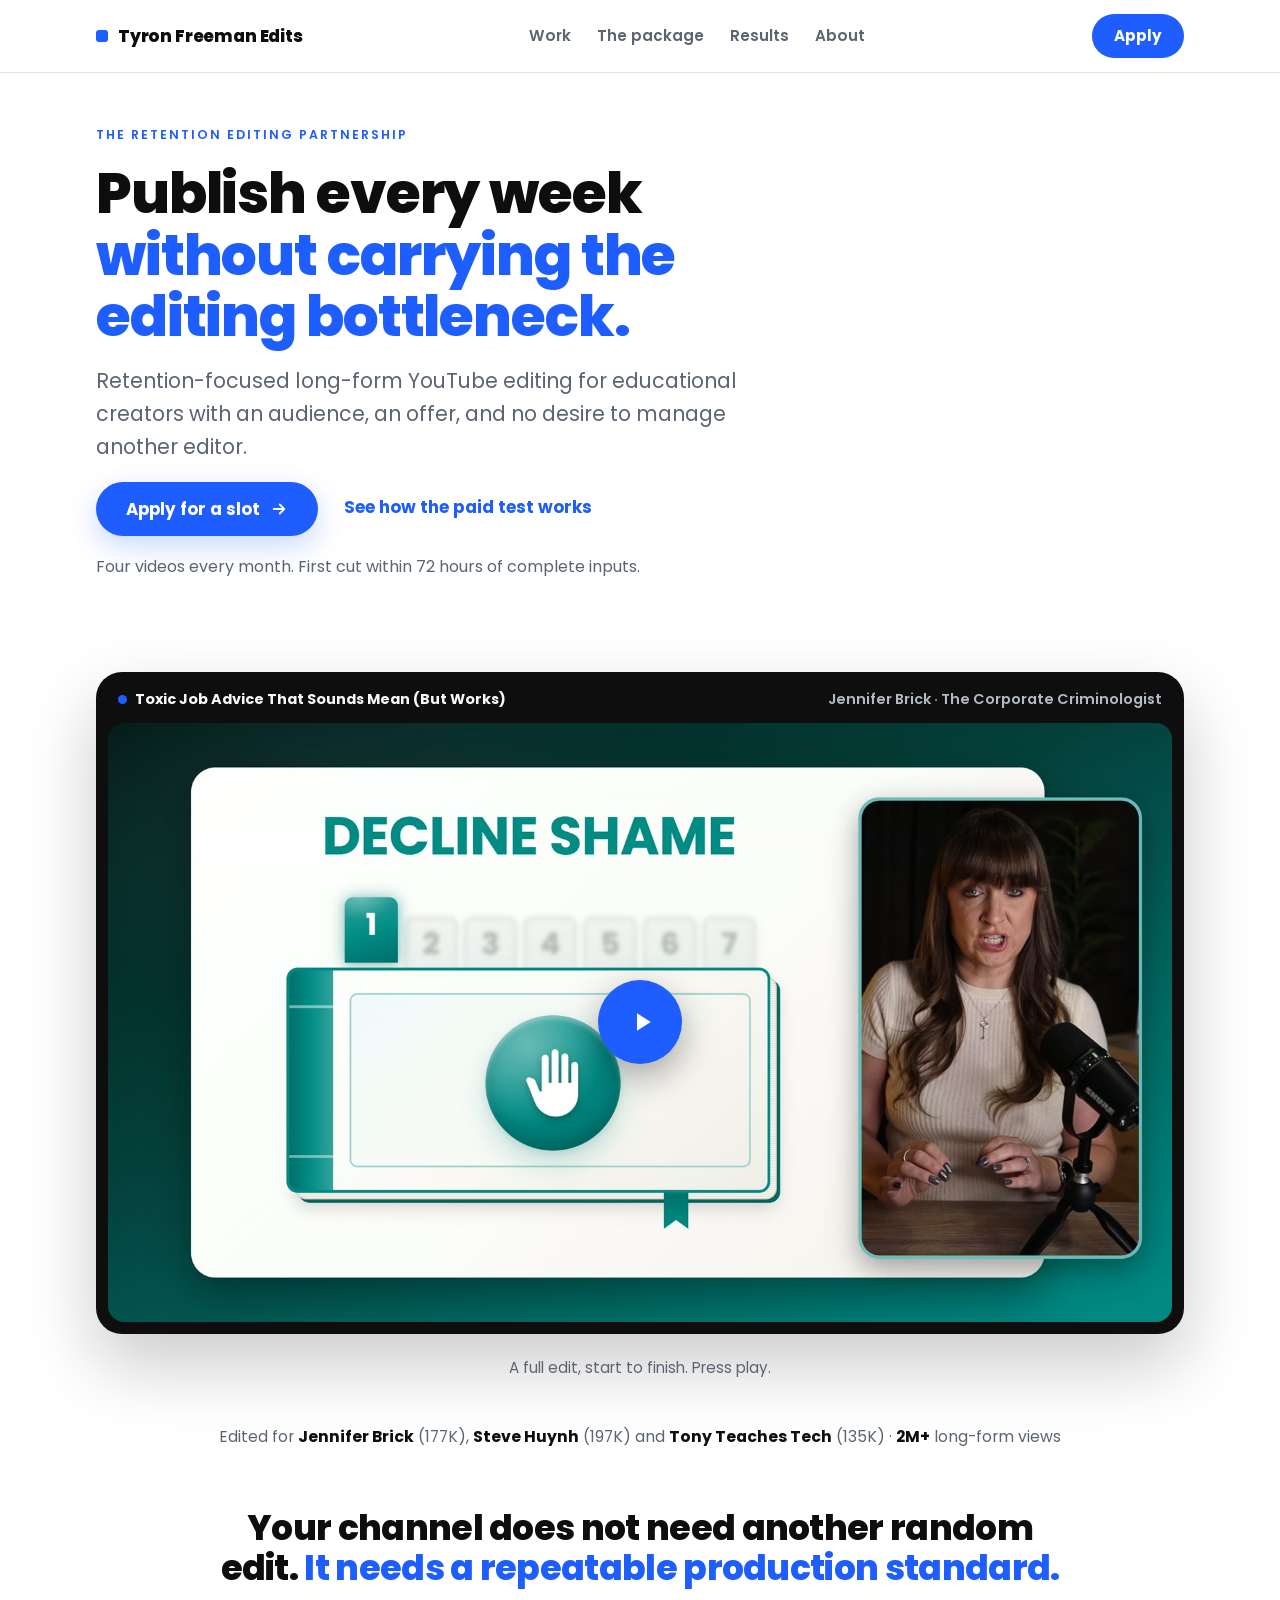
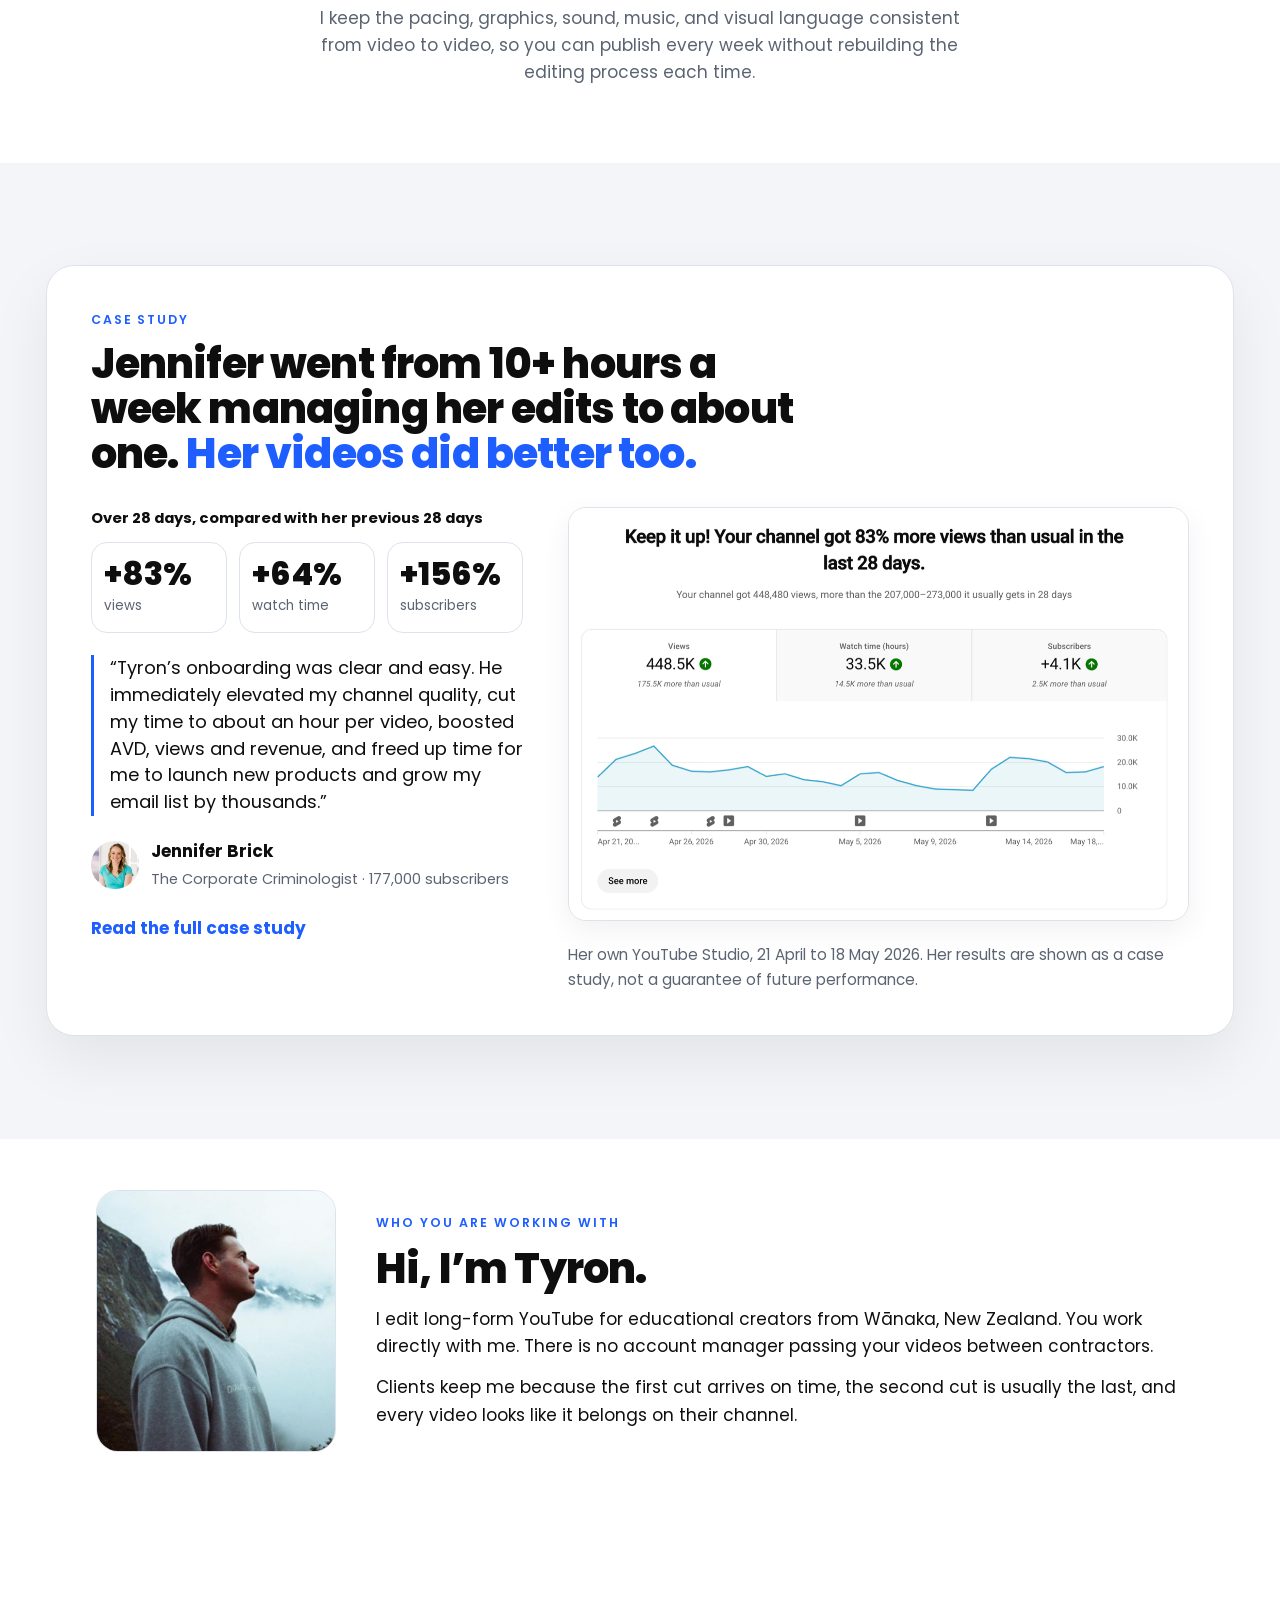
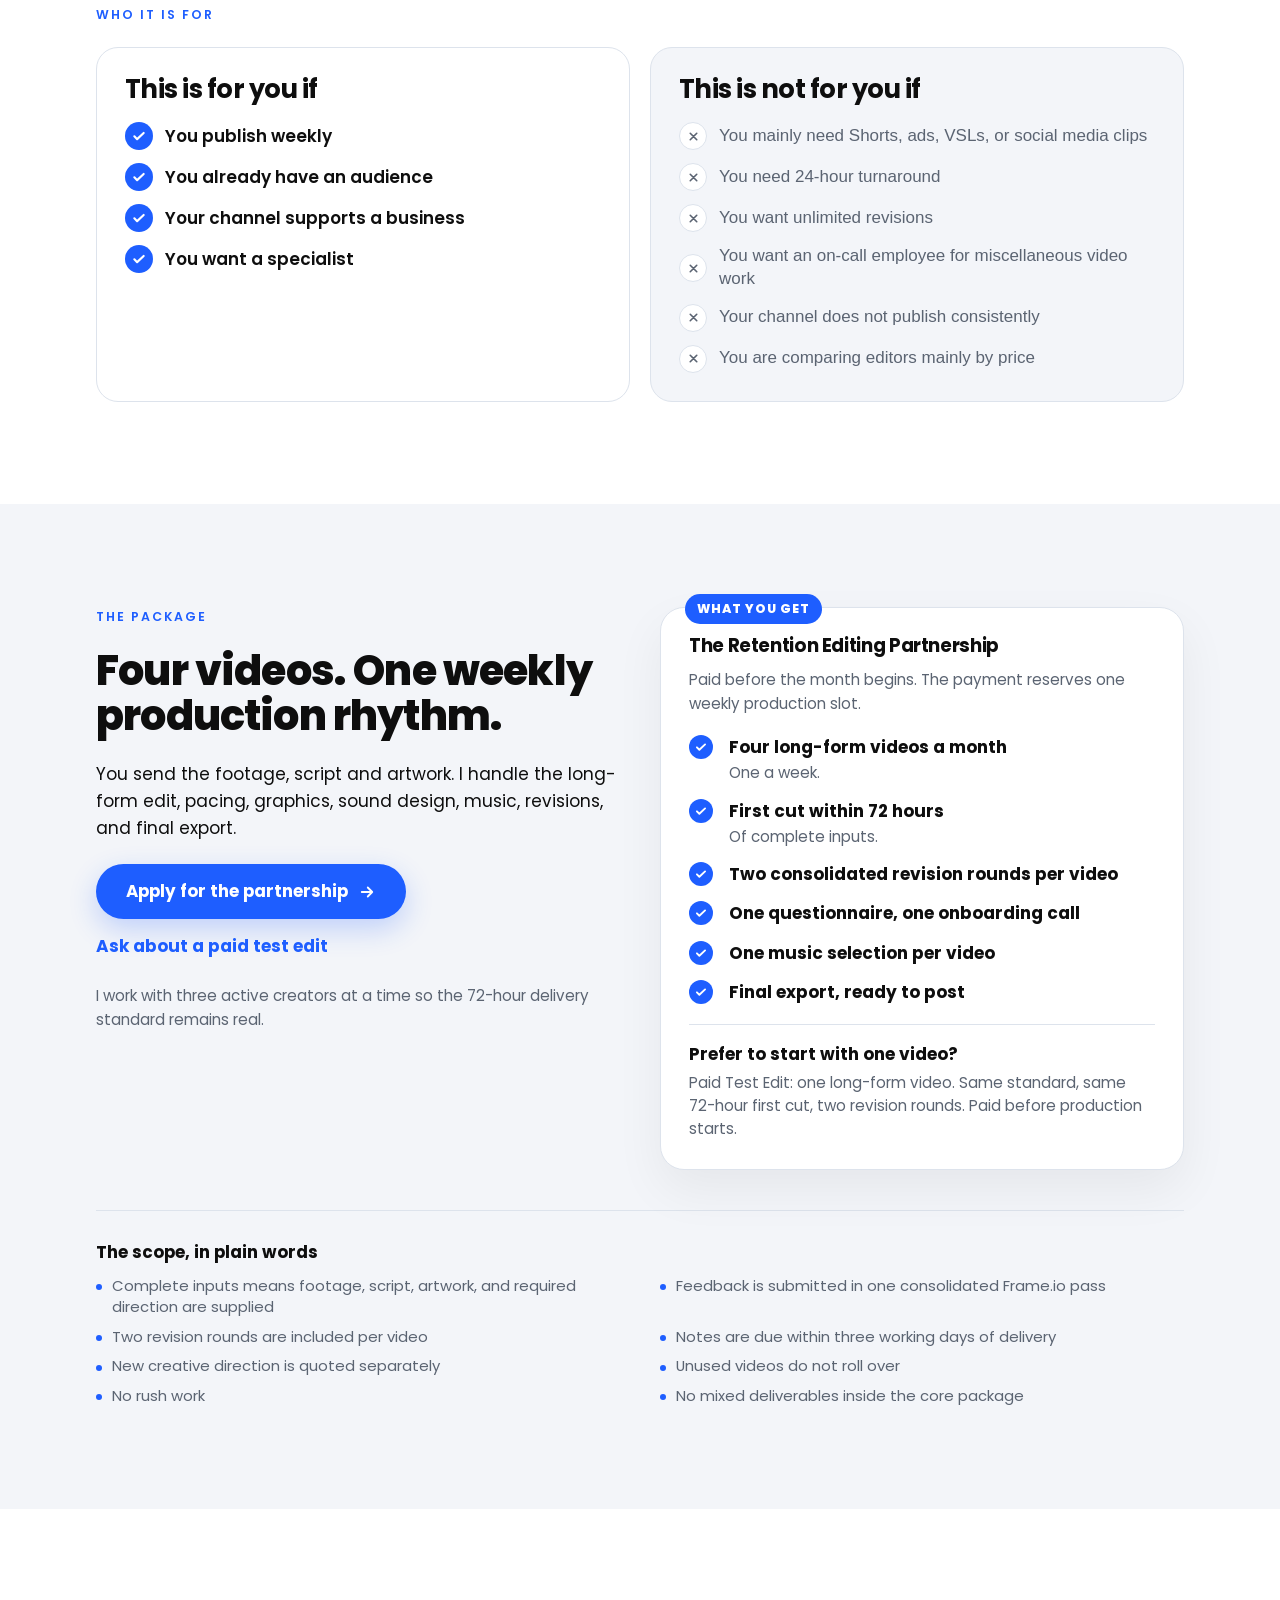
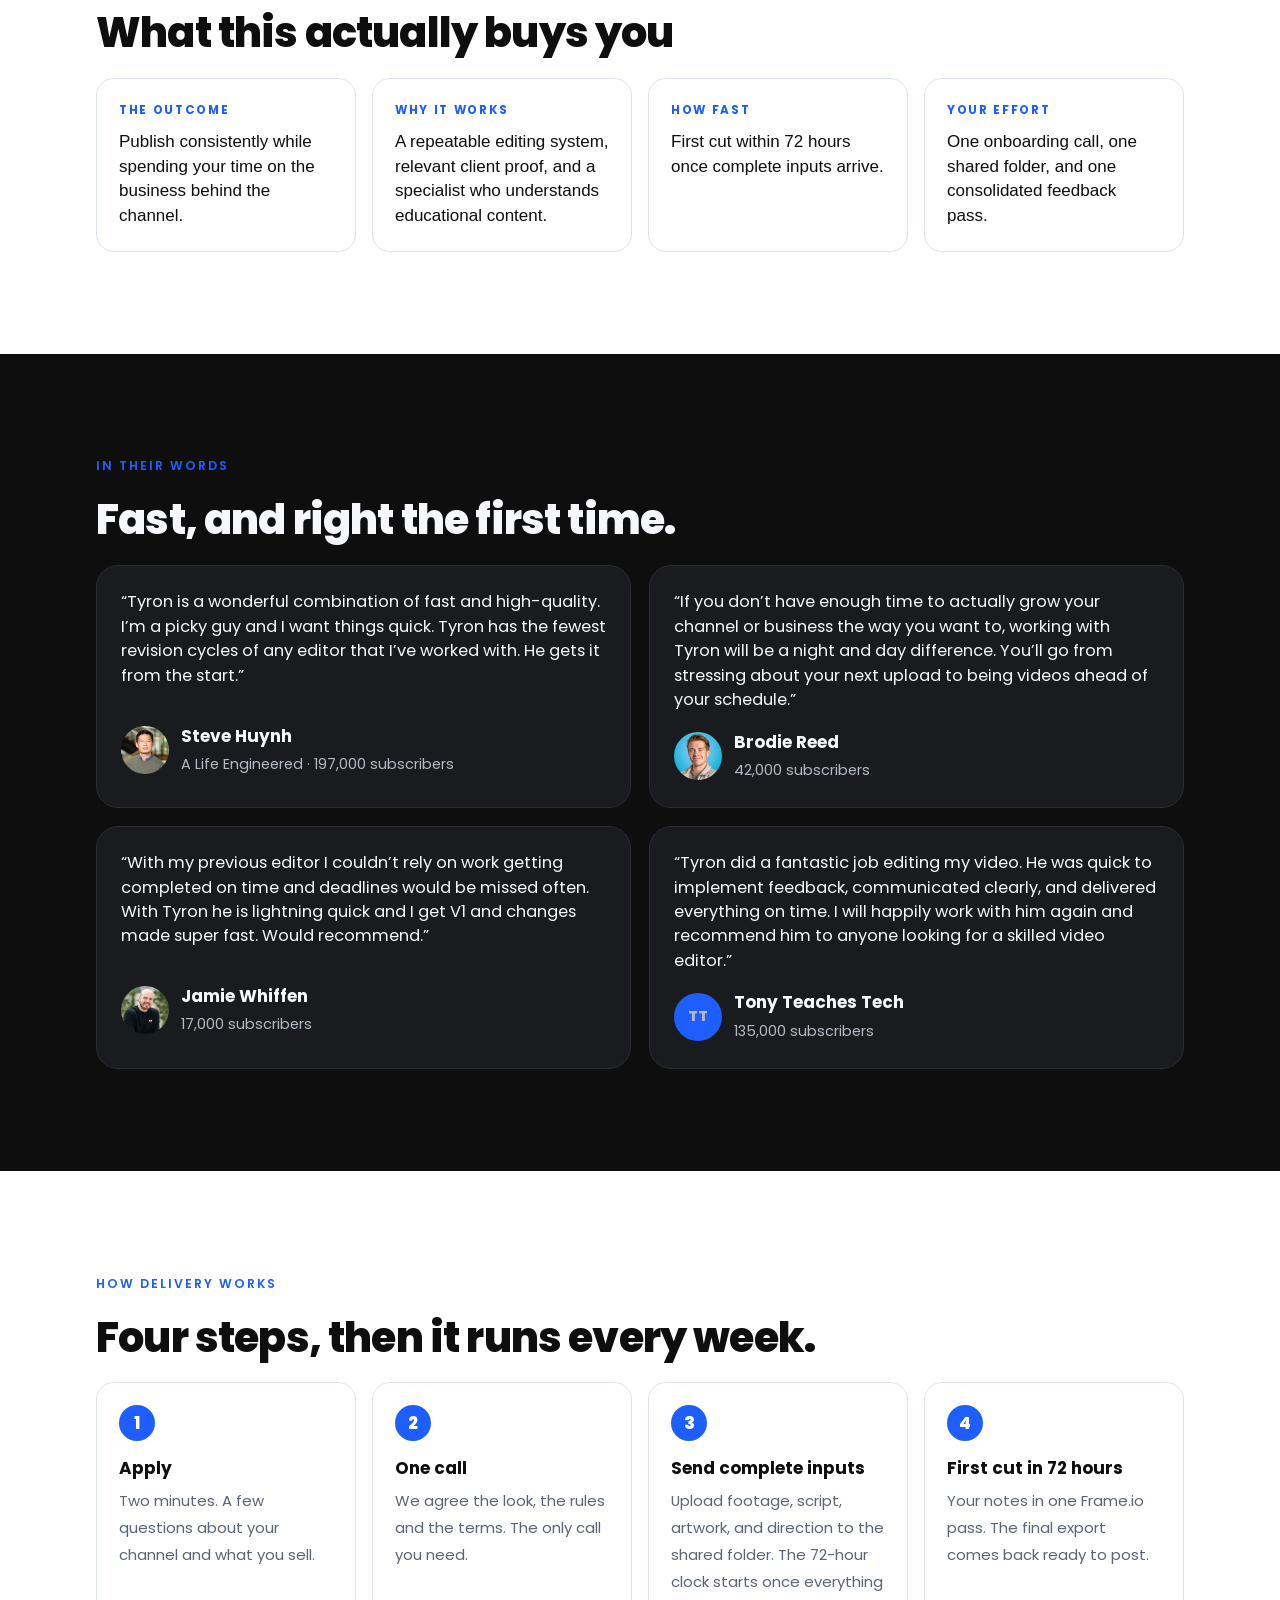
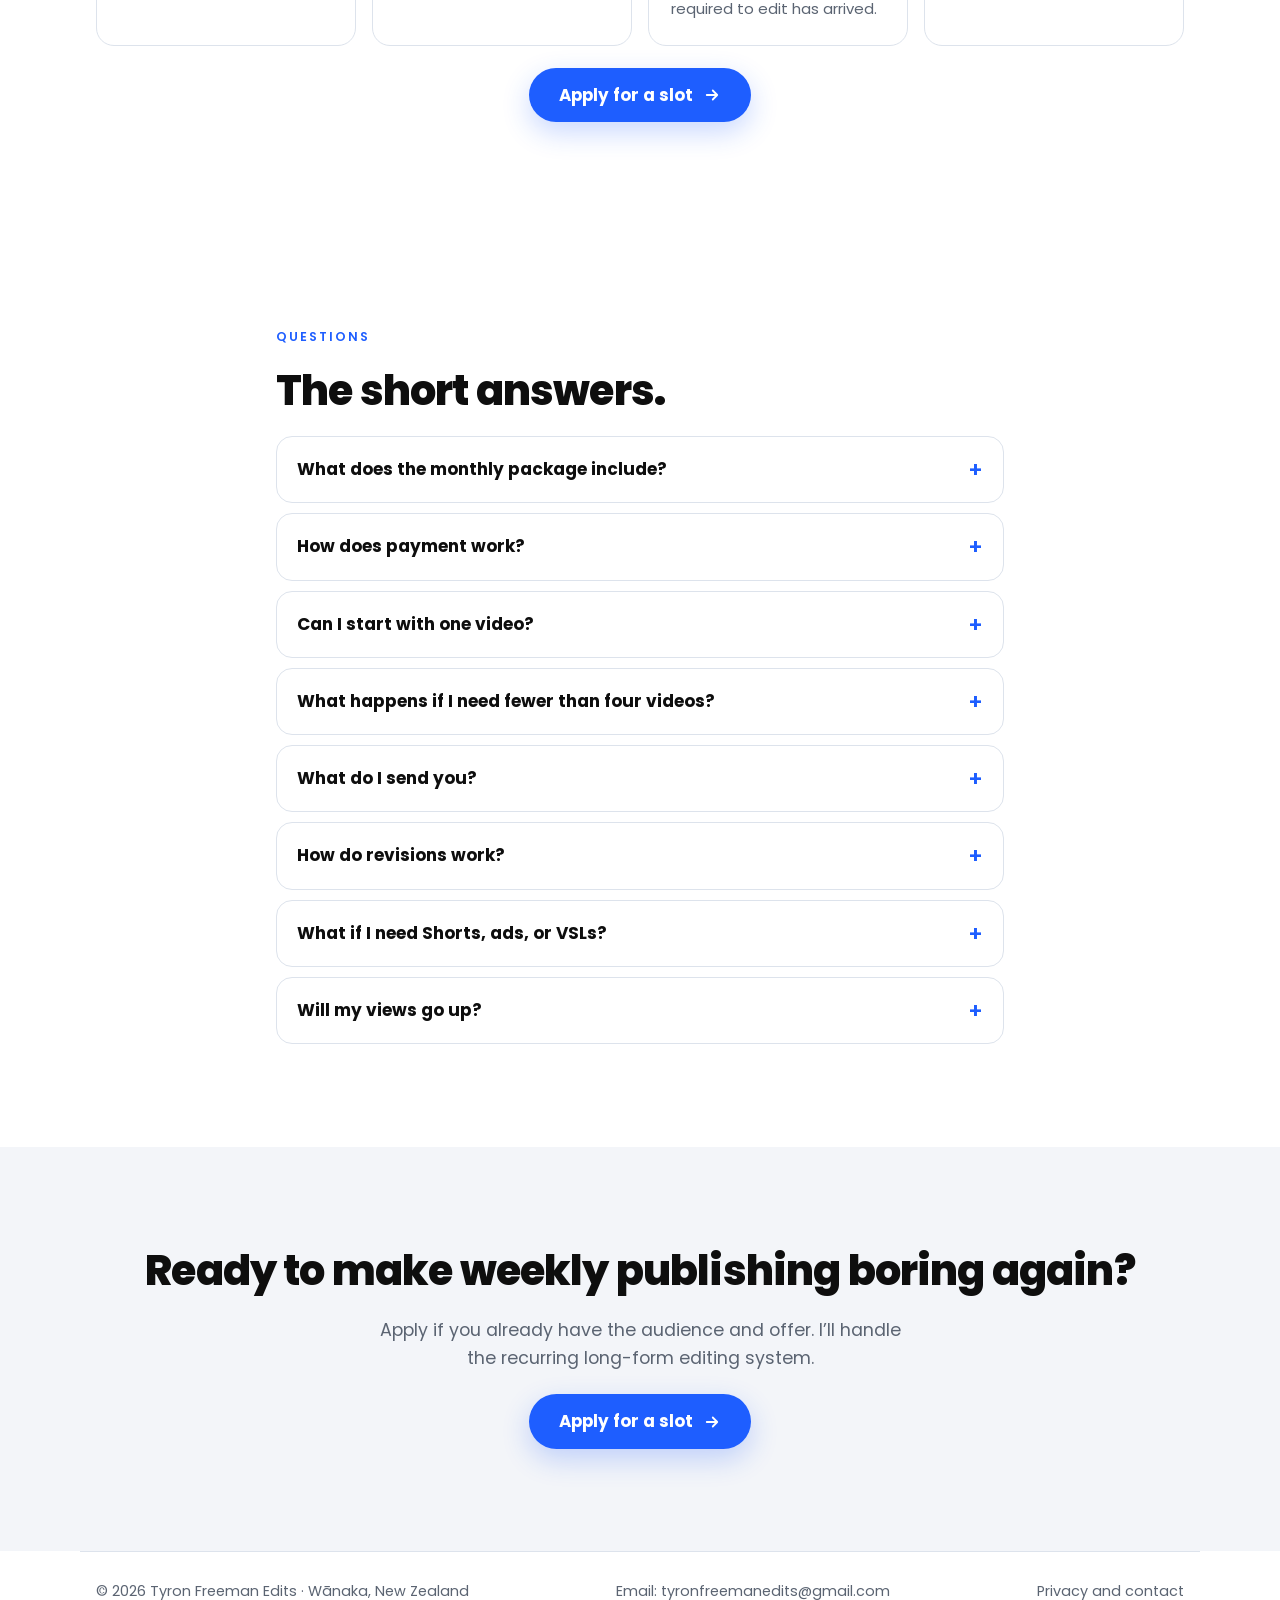
==== commit 966c9570: "Round 3: ACQ's review, no price (headline, not-for-you list, scope, steps, answers) Co-Authored-By: " ====
--- a/index.html
+++ b/index.html
@@ -11,14 +11,14 @@
 <meta name="description" content="Long-form YouTube editing for educational creators. Four retention-focused videos a month, first cut within 72 hours, consistent with your channel.">
 <link rel="canonical" href="https://tyronfreemanedits.com/">
 <meta property="og:title" content="Tyron Freeman Edits: long-form YouTube editing for educational creators">
-<meta property="og:description" content="Publish better YouTube videos every week without touching the edit. Four videos a month. First cut within 72 hours. Three client slots at a time.">
+<meta property="og:description" content="Publish every week without carrying the editing bottleneck. Four long-form videos every month. First cut within 72 hours of complete inputs.">
 <meta property="og:image" content="https://tyronfreemanedits.com/assets/img/jennifer-35-hero.jpg">
 <meta property="og:url" content="https://tyronfreemanedits.com/">
 <meta property="og:type" content="website">
 <link rel="stylesheet" href="assets/site.css">
 </head>
 <body>
-<!-- Page order and words: ACQ's spec, 10 Nov 2026 (Business Context/Context/2026-11-10 ACQ - acquisition system spec). Look: the CreatorFlow shape Tyron picked on 5 Nov. No price on this page. Round 2 (Tyron's notes, 11 Nov 2026): hero, video, proof line, case study, about, who it is for, package, testimonials, steps, FAQ, apply. Apply buttons: top bar, hero, package, steps, the end. -->
+<!-- Page order and words: ACQ's spec, 10 Nov 2026 (Business Context/Context/2026-11-10 ACQ - acquisition system spec). Look: the CreatorFlow shape Tyron picked on 5 Nov. No price on this page. Round 3 = ACQ review, 12 Nov 2026 (_mockups/v4/build_mock.py). Round 2 (Tyron's notes, 11 Nov 2026): hero, video, proof line, case study, about, who it is for, package, testimonials, steps, FAQ, apply. Apply buttons: top bar, hero, package, steps, the end. -->
 
 <div class="topbar">
   <div class="wrap tight top">
@@ -32,13 +32,14 @@
 
 <section class="band">
   <div class="wrap hero">
-    <p class="eyebrow reveal">Long-form YouTube editing for educational creators</p>
-    <h1 class="reveal d1">Publish better YouTube videos every week <span class="accent">without touching the edit.</span></h1>
-    <p class="lede reveal d2">You film. I edit. A new long-form video every week, on time, in your channel’s style.</p>
+    <p class="eyebrow reveal">The Retention Editing Partnership</p>
+    <h1 class="reveal d1">Publish every week <span class="accent">without carrying the editing bottleneck.</span></h1>
+    <p class="lede reveal d2">Retention-focused long-form YouTube editing for educational creators with an audience, an offer, and no desire to manage another editor.</p>
     <div class="cta-row reveal d3">
       <a class="btn" href="apply/">Apply for a slot <svg viewBox="0 0 24 24" aria-hidden="true"><path d="M5 12h14M13 6l6 6-6 6" fill="none" stroke="currentColor" stroke-width="2.4" stroke-linecap="round" stroke-linejoin="round"/></svg></a>
-      <span class="note">Four videos a month. First cut within 72 hours. Three client slots at a time.</span>
-    </div>
+      <a class="textlink" href="#test">See how the paid test works</a>
+    </div>
+    <p class="note heroline reveal d3">Four videos every month. First cut within 72 hours of complete inputs.</p>
   </div>
 </section>
 
@@ -58,17 +59,25 @@
   </div>
 </section>
 
+<section class="band valueband">
+  <div class="wrap">
+    <h2 class="reveal">Your channel does not need another random edit. <span class="accent">It needs a repeatable production standard.</span></h2>
+    <p class="reveal d1">I keep the pacing, graphics, sound, music, and visual language consistent from video to video, so you can publish every week without rebuilding the editing process each time.</p>
+  </div>
+</section>
+
 <section class="band grey" id="results">
   <div class="wrap">
     <div class="casecard reveal">
       <div class="casehead">
         <p class="eyebrow">Case study</p>
-        <h2>Jennifer went from 10 hours of editing a week to one. <span class="accent">Her videos did better too.</span></h2>
+        <h2>Jennifer went from 10+ hours a week managing her edits to about one. <span class="accent">Her videos did better too.</span></h2>
       </div>
       <div class="case">
     <div class="stack reveal">
+      <p class="period">Over 28 days, compared with her previous 28 days</p>
       <div class="results">
-        <div><b>+83%</b><span>views, 28 days</span></div>
+        <div><b>+83%</b><span>views</span></div>
         <div><b>+64%</b><span>watch time</span></div>
         <div><b>+156%</b><span>subscribers</span></div>
       </div>
@@ -81,7 +90,7 @@
     </div>
     <div class="stack reveal d1">
       <div class="chart"><img loading="lazy" decoding="async" src="assets/img/jennifer-28-days.png" alt="YouTube Studio: Jennifer's channel got 83% more views than usual in the last 28 days" width="1200" height="800"></div>
-      <p class="note">Her own YouTube Studio. The numbers are hers, compared with her previous 28 days.</p>
+      <p class="note">Her own YouTube Studio, 21 April to 18 May 2026. Her results are shown as a case study, not a guarantee of future performance.</p>
     </div>
       </div>
     </div>
@@ -94,7 +103,7 @@
     <div class="lines reveal d1">
       <p class="eyebrow">Who you are working with</p>
       <h2>Hi, I’m Tyron.</h2>
-      <p>I edit long-form YouTube for educational creators from Wānaka, New Zealand. Not an agency: when you hand me a video, I am the one who edits it.</p>
+      <p>I edit long-form YouTube for educational creators from Wānaka, New Zealand. You work directly with me. There is no account manager passing your videos between contractors.</p>
       <p>Clients keep me because the first cut arrives on time, the second cut is usually the last, and every video looks like it belongs on their channel.</p>
     </div>
   </div>
@@ -103,12 +112,27 @@
 <section class="band">
   <div class="wrap stack">
     <p class="eyebrow reveal">Who it is for</p>
-    <h2 class="reveal d1">This is for you if</h2>
-    <div class="fit">
-      <div class="reveal d1"><span class="check" aria-hidden="true"><svg viewBox="0 0 24 24"><path d="M5 12.5l4.2 4.2L19 7.5" fill="none" stroke="currentColor" stroke-width="3.2" stroke-linecap="round" stroke-linejoin="round"/></svg></span><b>You publish weekly</b></div>
-      <div class="reveal d2"><span class="check" aria-hidden="true"><svg viewBox="0 0 24 24"><path d="M5 12.5l4.2 4.2L19 7.5" fill="none" stroke="currentColor" stroke-width="3.2" stroke-linecap="round" stroke-linejoin="round"/></svg></span><b>You already have an audience</b></div>
-      <div class="reveal d2"><span class="check" aria-hidden="true"><svg viewBox="0 0 24 24"><path d="M5 12.5l4.2 4.2L19 7.5" fill="none" stroke="currentColor" stroke-width="3.2" stroke-linecap="round" stroke-linejoin="round"/></svg></span><b>Your channel supports a business</b></div>
-      <div class="reveal d3"><span class="check" aria-hidden="true"><svg viewBox="0 0 24 24"><path d="M5 12.5l4.2 4.2L19 7.5" fill="none" stroke="currentColor" stroke-width="3.2" stroke-linecap="round" stroke-linejoin="round"/></svg></span><b>You want a specialist</b></div>
+    <div class="fit2">
+      <div class="reveal d1">
+        <h3>This is for you if</h3>
+        <ul>
+          <li><span class="check" aria-hidden="true"><svg viewBox="0 0 24 24"><path d="M5 12.5l4.2 4.2L19 7.5" fill="none" stroke="currentColor" stroke-width="3.2" stroke-linecap="round" stroke-linejoin="round"/></svg></span><span>You publish weekly</span></li>
+          <li><span class="check" aria-hidden="true"><svg viewBox="0 0 24 24"><path d="M5 12.5l4.2 4.2L19 7.5" fill="none" stroke="currentColor" stroke-width="3.2" stroke-linecap="round" stroke-linejoin="round"/></svg></span><span>You already have an audience</span></li>
+          <li><span class="check" aria-hidden="true"><svg viewBox="0 0 24 24"><path d="M5 12.5l4.2 4.2L19 7.5" fill="none" stroke="currentColor" stroke-width="3.2" stroke-linecap="round" stroke-linejoin="round"/></svg></span><span>Your channel supports a business</span></li>
+          <li><span class="check" aria-hidden="true"><svg viewBox="0 0 24 24"><path d="M5 12.5l4.2 4.2L19 7.5" fill="none" stroke="currentColor" stroke-width="3.2" stroke-linecap="round" stroke-linejoin="round"/></svg></span><span>You want a specialist</span></li>
+        </ul>
+      </div>
+      <div class="reveal d2 not">
+        <h3>This is not for you if</h3>
+        <ul>
+          <li><span class="cross" aria-hidden="true"><svg viewBox="0 0 24 24"><path d="M6 6l12 12M18 6L6 18" fill="none" stroke="currentColor" stroke-width="3" stroke-linecap="round"/></svg></span><span>You mainly need Shorts, ads, VSLs, or social media clips</span></li>
+          <li><span class="cross" aria-hidden="true"><svg viewBox="0 0 24 24"><path d="M6 6l12 12M18 6L6 18" fill="none" stroke="currentColor" stroke-width="3" stroke-linecap="round"/></svg></span><span>You need 24-hour turnaround</span></li>
+          <li><span class="cross" aria-hidden="true"><svg viewBox="0 0 24 24"><path d="M6 6l12 12M18 6L6 18" fill="none" stroke="currentColor" stroke-width="3" stroke-linecap="round"/></svg></span><span>You want unlimited revisions</span></li>
+          <li><span class="cross" aria-hidden="true"><svg viewBox="0 0 24 24"><path d="M6 6l12 12M18 6L6 18" fill="none" stroke="currentColor" stroke-width="3" stroke-linecap="round"/></svg></span><span>You want an on-call employee for miscellaneous video work</span></li>
+          <li><span class="cross" aria-hidden="true"><svg viewBox="0 0 24 24"><path d="M6 6l12 12M18 6L6 18" fill="none" stroke="currentColor" stroke-width="3" stroke-linecap="round"/></svg></span><span>Your channel does not publish consistently</span></li>
+          <li><span class="cross" aria-hidden="true"><svg viewBox="0 0 24 24"><path d="M6 6l12 12M18 6L6 18" fill="none" stroke="currentColor" stroke-width="3" stroke-linecap="round"/></svg></span><span>You are comparing editors mainly by price</span></li>
+        </ul>
+      </div>
     </div>
   </div>
 </section>
@@ -117,22 +141,55 @@
   <div class="wrap package">
     <div class="stack reveal">
       <p class="eyebrow">The package</p>
-      <h2>One package. Four videos every month. One consistent standard.</h2>
-      <p>You send the footage, script and artwork. I handle everything else, and the first cut is back within 72 hours.</p>
-      <p><a class="btn" href="apply/">Apply for a slot <svg viewBox="0 0 24 24" aria-hidden="true"><path d="M5 12h14M13 6l6 6-6 6" fill="none" stroke="currentColor" stroke-width="2.4" stroke-linecap="round" stroke-linejoin="round"/></svg></a></p>
+      <h2>Four videos. One weekly production rhythm.</h2>
+      <p>You send the footage, script and artwork. I handle the long-form edit, pacing, graphics, sound design, music, revisions, and final export.</p>
+      <div class="cta-row">
+        <a class="btn" href="apply/">Apply for the partnership <svg viewBox="0 0 24 24" aria-hidden="true"><path d="M5 12h14M13 6l6 6-6 6" fill="none" stroke="currentColor" stroke-width="2.4" stroke-linecap="round" stroke-linejoin="round"/></svg></a>
+        <a class="textlink" href="apply/">Ask about a paid test edit</a>
+      </div>
+      <p class="note">I work with three active creators at a time so the 72-hour delivery standard remains real.</p>
     </div>
     <div class="pkg-card reveal d1">
       <span class="tag">What you get</span>
       <h3>The Retention Editing Partnership</h3>
+      <p class="note paynote">Paid before the month begins. The payment reserves one weekly production slot.</p>
       <ul>
-        <li><span class="check" aria-hidden="true"><svg viewBox="0 0 24 24"><path d="M5 12.5l4.2 4.2L19 7.5" fill="none" stroke="currentColor" stroke-width="3.2" stroke-linecap="round" stroke-linejoin="round"/></svg></span><div><b>Four long-form videos a month</b><span>One a week, in your channel’s own look.</span></div></li>
-        <li><span class="check" aria-hidden="true"><svg viewBox="0 0 24 24"><path d="M5 12.5l4.2 4.2L19 7.5" fill="none" stroke="currentColor" stroke-width="3.2" stroke-linecap="round" stroke-linejoin="round"/></svg></span><div><b>First cut within 72 hours</b><span>From the moment everything is in.</span></div></li>
-        <li><span class="check" aria-hidden="true"><svg viewBox="0 0 24 24"><path d="M5 12.5l4.2 4.2L19 7.5" fill="none" stroke="currentColor" stroke-width="3.2" stroke-linecap="round" stroke-linejoin="round"/></svg></span><div><b>Two rounds of notes per video</b><span>One list of notes each, in Frame.io.</span></div></li>
-        <li><span class="check" aria-hidden="true"><svg viewBox="0 0 24 24"><path d="M5 12.5l4.2 4.2L19 7.5" fill="none" stroke="currentColor" stroke-width="3.2" stroke-linecap="round" stroke-linejoin="round"/></svg></span><div><b>One questionnaire, one onboarding call</b><span>No weekly meetings.</span></div></li>
-        <li><span class="check" aria-hidden="true"><svg viewBox="0 0 24 24"><path d="M5 12.5l4.2 4.2L19 7.5" fill="none" stroke="currentColor" stroke-width="3.2" stroke-linecap="round" stroke-linejoin="round"/></svg></span><div><b>Music and final export handled</b><span>Ready to post.</span></div></li>
+        <li><span class="check" aria-hidden="true"><svg viewBox="0 0 24 24"><path d="M5 12.5l4.2 4.2L19 7.5" fill="none" stroke="currentColor" stroke-width="3.2" stroke-linecap="round" stroke-linejoin="round"/></svg></span><div><b>Four long-form videos a month</b><span>One a week.</span></div></li>
+        <li><span class="check" aria-hidden="true"><svg viewBox="0 0 24 24"><path d="M5 12.5l4.2 4.2L19 7.5" fill="none" stroke="currentColor" stroke-width="3.2" stroke-linecap="round" stroke-linejoin="round"/></svg></span><div><b>First cut within 72 hours</b><span>Of complete inputs.</span></div></li>
+        <li><span class="check" aria-hidden="true"><svg viewBox="0 0 24 24"><path d="M5 12.5l4.2 4.2L19 7.5" fill="none" stroke="currentColor" stroke-width="3.2" stroke-linecap="round" stroke-linejoin="round"/></svg></span><div><b>Two consolidated revision rounds per video</b></div></li>
+        <li><span class="check" aria-hidden="true"><svg viewBox="0 0 24 24"><path d="M5 12.5l4.2 4.2L19 7.5" fill="none" stroke="currentColor" stroke-width="3.2" stroke-linecap="round" stroke-linejoin="round"/></svg></span><div><b>One questionnaire, one onboarding call</b></div></li>
+        <li><span class="check" aria-hidden="true"><svg viewBox="0 0 24 24"><path d="M5 12.5l4.2 4.2L19 7.5" fill="none" stroke="currentColor" stroke-width="3.2" stroke-linecap="round" stroke-linejoin="round"/></svg></span><div><b>One music selection per video</b></div></li>
+        <li><span class="check" aria-hidden="true"><svg viewBox="0 0 24 24"><path d="M5 12.5l4.2 4.2L19 7.5" fill="none" stroke="currentColor" stroke-width="3.2" stroke-linecap="round" stroke-linejoin="round"/></svg></span><div><b>Final export, ready to post</b></div></li>
       </ul>
-      <!-- PRICE-SLOT: the price block from _private/price-block.html goes here when Tyron says so (see README). -->
-      <p class="note">Three client slots at a time.</p>
+      <div class="testbox" id="test">
+        <b>Prefer to start with one video?</b>
+        <span>Paid Test Edit: one long-form video. Same standard, same 72-hour first cut, two revision rounds. Paid before production starts.</span>
+      </div>
+    </div>
+    <div class="scope reveal">
+      <h3>The scope, in plain words</h3>
+      <ul>
+        <li>Complete inputs means footage, script, artwork, and required direction are supplied</li>
+        <li>Feedback is submitted in one consolidated Frame.io pass</li>
+        <li>Two revision rounds are included per video</li>
+        <li>Notes are due within three working days of delivery</li>
+        <li>New creative direction is quoted separately</li>
+        <li>Unused videos do not roll over</li>
+        <li>No rush work</li>
+        <li>No mixed deliverables inside the core package</li>
+      </ul>
+    </div>
+  </div>
+</section>
+
+<section class="band" id="buys">
+  <div class="wrap stack">
+    <h2 class="reveal">What this actually buys you</h2>
+    <div class="buys">
+      <div class="reveal d1"><small>The outcome</small><p>Publish consistently while spending your time on the business behind the channel.</p></div>
+      <div class="reveal d2"><small>Why it works</small><p>A repeatable editing system, relevant client proof, and a specialist who understands educational content.</p></div>
+      <div class="reveal d2"><small>How fast</small><p>First cut within 72 hours once complete inputs arrive.</p></div>
+      <div class="reveal d3"><small>Your effort</small><p>One onboarding call, one shared folder, and one consolidated feedback pass.</p></div>
     </div>
   </div>
 </section>
@@ -169,7 +226,7 @@
     <div class="steps">
       <div class="reveal d1"><b>Apply</b><span>Two minutes. A few questions about your channel and what you sell.</span></div>
       <div class="reveal d2"><b>One call</b><span>We agree the look, the rules and the terms. The only call you need.</span></div>
-      <div class="reveal d2"><b>Send the video</b><span>Footage, script and artwork go in your shared folder.</span></div>
+      <div class="reveal d2"><b>Send complete inputs</b><span>Upload footage, script, artwork, and direction to the shared folder. The 72-hour clock starts once everything required to edit has arrived.</span></div>
       <div class="reveal d3"><b>First cut in 72 hours</b><span>Your notes in one Frame.io pass. The final export comes back ready to post.</span></div>
     </div>
     <div class="cta-row reveal" style="justify-content: center;"><a class="btn" href="apply/">Apply for a slot <svg viewBox="0 0 24 24" aria-hidden="true"><path d="M5 12h14M13 6l6 6-6 6" fill="none" stroke="currentColor" stroke-width="2.4" stroke-linecap="round" stroke-linejoin="round"/></svg></a></div>
@@ -181,20 +238,22 @@
     <p class="eyebrow reveal">Questions</p>
     <h2 class="reveal d1">The short answers.</h2>
     <div class="faq reveal d1">
-      <details><summary>What do I send you?</summary><p>The footage, your script, any artwork, and a note on direction. They go in one shared folder.</p></details>
-      <details><summary>How fast is the first cut?</summary><p>Within 72 hours of everything arriving. There is no rush option, because 72 hours is already the standard.</p></details>
-      <details><summary>How do revisions work?</summary><p>Two rounds are included per video. Each round is one list of notes, left in one pass in Frame.io.</p></details>
-      <details><summary>Do you do Shorts, ads or sponsor reads?</summary><p>No. I only edit long-form YouTube videos. That focus is what keeps every video consistent.</p></details>
-      <details><summary>Can I start with one video?</summary><p>Yes. A paid test edit is one long-form video, made to the same standard. Mention it when you apply.</p></details>
-      <details><summary>Will my views go up?</summary><p>I do not promise numbers. Jennifer’s results are on this page as evidence of what happened for her, not as a guarantee.</p></details>
+      <details><summary>What does the monthly package include?</summary><p>Four long-form YouTube videos, delivered weekly, with the first cut within 72 hours of complete inputs. Two consolidated revision rounds are included per video, along with onboarding, music selection, sound design, graphics, and final export.</p></details>
+      <details><summary>How does payment work?</summary><p>The month is paid before production begins. Payment reserves your weekly production capacity.</p></details>
+      <details><summary>Can I start with one video?</summary><p>Yes. A paid test edit is one long-form video, paid before production starts. Same standard, same 72-hour first cut, two revision rounds.</p></details>
+      <details><summary>What happens if I need fewer than four videos?</summary><p>The monthly partnership reserves four weekly production slots. If you need one or two videos, the paid test edit is the right place to start.</p></details>
+      <details><summary>What do I send you?</summary><p>Complete inputs: the footage, your script, any artwork, and a note on direction, in one shared folder. The 72-hour clock starts when everything is in.</p></details>
+      <details><summary>How do revisions work?</summary><p>Two rounds are included per video. Each round is one consolidated list of notes in Frame.io, due within three working days of delivery.</p></details>
+      <details><summary>What if I need Shorts, ads, or VSLs?</summary><p>They are not included in this package. My focus is long-form YouTube editing. Other kinds of video are only considered as separately scoped projects when capacity allows.</p></details>
+      <details><summary>Will my views go up?</summary><p>No performance outcome is guaranteed, because views also depend on topic, script, thumbnail, title, audience demand, and distribution. What I guarantee is a defined editing process and delivery standard. Jennifer’s results are shown as a case study.</p></details>
     </div>
   </div>
 </section>
 
 <section class="band grey" id="apply">
   <div class="wrap stack center">
-    <h2 class="reveal">Ready to stop carrying the edit?</h2>
-    <p class="reveal d1" style="color: var(--muted); max-width: 30em; font-size: 1.1rem;">Apply in two minutes. If it looks like a fit, we talk this week.</p>
+    <h2 class="reveal">Ready to make weekly publishing boring again?</h2>
+    <p class="reveal d1" style="color: var(--muted); max-width: 30em; font-size: 1.1rem;">Apply if you already have the audience and offer. I’ll handle the recurring long-form editing system.</p>
     <div class="cta-row reveal d2" style="justify-content: center;">
       <a class="btn" href="apply/">Apply for a slot <svg viewBox="0 0 24 24" aria-hidden="true"><path d="M5 12h14M13 6l6 6-6 6" fill="none" stroke="currentColor" stroke-width="2.4" stroke-linecap="round" stroke-linejoin="round"/></svg></a>
     </div>
--- a/assets/site.css
+++ b/assets/site.css
@@ -211,3 +211,55 @@
 @media (min-width: 901px) { .casecard .results b { font-size: clamp(1.5rem, 2.5vw, 2rem); } .casecard .results div { padding: 14px 12px; } .casecard .results span { font-size: 0.84rem; } }
 @media (max-width: 1180px) { .casecard .case { grid-template-columns: minmax(0, 0.45fr) minmax(0, 0.55fr); } }
 @media (max-width: 900px) { .casecard .case { grid-template-columns: 1fr; } }
+
+/* ---- Round 3 (ACQ's landing page review, 12 Nov 2026) ---- */
+.hero .heroline { margin: 0; font-size: 1rem; }
+.hero .heroline b { color: var(--fg); font-weight: 700; }
+.hero .cta-row { gap: 14px 26px; }
+
+.valueband .wrap { max-width: 900px; text-align: center; padding-block: clamp(8px, 2vw, 24px) clamp(44px, 6vw, 80px); }
+.valueband h2 { font-size: clamp(1.45rem, 3.1vw, 2.15rem); line-height: 1.16; }
+.valueband p { color: var(--muted); font-size: 1.06rem; max-width: 40em; margin: 16px auto 0; }
+
+.casecard .period { margin: 0 0 -10px; font-weight: 700; font-size: 0.92rem; }
+
+.fit2 { display: grid; grid-template-columns: minmax(0, 1fr) minmax(0, 1fr); gap: 20px; align-items: stretch; }
+.fit2 > div { background: var(--card); border: 1px solid var(--line); border-radius: 22px; padding: clamp(20px, 2.6vw, 28px); display: grid; gap: 18px; align-content: start; min-width: 0; }
+.fit2 > .not { background: var(--bg-2); }
+.fit2 h3 { font-size: clamp(1.25rem, 2.4vw, 1.6rem); }
+.fit2 ul { list-style: none; margin: 0; padding: 0; display: grid; gap: 13px; }
+.fit2 li { display: grid; grid-template-columns: 28px 1fr; gap: 12px; align-items: center; font-weight: 600; line-height: 1.35; }
+.fit2 .not li { font-weight: 500; color: var(--muted); }
+.fit2 .check { color: var(--accent-ink); }
+.cross { width: 28px; height: 28px; border-radius: 50%; background: var(--card); border: 1px solid var(--line); color: var(--muted); display: inline-grid; place-items: center; flex: none; }
+.cross svg { width: 13px; height: 13px; }
+
+.pricebig { display: grid; gap: 6px; padding: 18px 20px; border-radius: 18px; background: var(--bg-2); border: 1px solid var(--line); }
+.pricebig b { font-size: clamp(2.1rem, 4.4vw, 2.8rem); font-weight: 800; line-height: 1.02; letter-spacing: -0.02em; font-variant-numeric: tabular-nums; }
+.pricebig b small { font-size: 0.42em; font-weight: 700; color: var(--muted); letter-spacing: 0; margin-left: 2px; }
+.pricebig span { color: var(--muted); font-size: 0.95rem; line-height: 1.45; }
+.pkg-card ul { gap: 12px; }
+.testbox { border-top: 1px solid var(--line); padding-top: 16px; display: grid; gap: 4px; scroll-margin-top: 110px; }
+.testbox b { font-weight: 700; }
+.testbox span { color: var(--muted); font-size: 0.95rem; line-height: 1.5; }
+.package .cta-row { gap: 14px 24px; }
+
+.package .scope { grid-column: 1 / -1; border-top: 1px solid var(--line); padding-top: clamp(20px, 3vw, 32px); display: grid; gap: 14px; }
+.scope h3 { font-size: 1.05rem; letter-spacing: 0; }
+.scope ul { list-style: none; margin: 0; padding: 0; display: grid; grid-template-columns: repeat(2, minmax(0, 1fr)); gap: 8px 40px; }
+.scope li { color: var(--muted); font-size: 0.93rem; line-height: 1.45; padding-left: 16px; position: relative; }
+.scope li::before { content: ""; position: absolute; left: 0; top: 0.62em; width: 6px; height: 6px; border-radius: 50%; background: var(--accent); }
+
+.buys { display: grid; grid-template-columns: repeat(4, minmax(0, 1fr)); gap: 16px; }
+.buys > div { background: var(--card); border: 1px solid var(--line); border-radius: 18px; padding: 22px; display: grid; gap: 10px; align-content: start; min-width: 0; }
+.buys small { font-weight: 700; font-size: 0.74rem; text-transform: uppercase; letter-spacing: 0.14em; color: var(--accent); }
+.buys p { margin: 0; font-weight: 500; line-height: 1.45; }
+
+@media (max-width: 900px) { .buys { grid-template-columns: repeat(2, minmax(0, 1fr)); } }
+@media (max-width: 760px) { .fit2 { grid-template-columns: 1fr; } .scope ul { grid-template-columns: 1fr; } }
+@media (max-width: 520px) { .buys { grid-template-columns: 1fr; } }
+/* the package ticks sat high in their circles: `.pkg-card li span { display: block }` (round 2) also hit the tick's own span */
+.pkg-card li .check { display: inline-grid; }
+.pkg-card li { align-items: start; }
+.pkg-card li .check { margin-top: 1px; }
+.pkg-card .paynote { margin: -6px 0 0; }
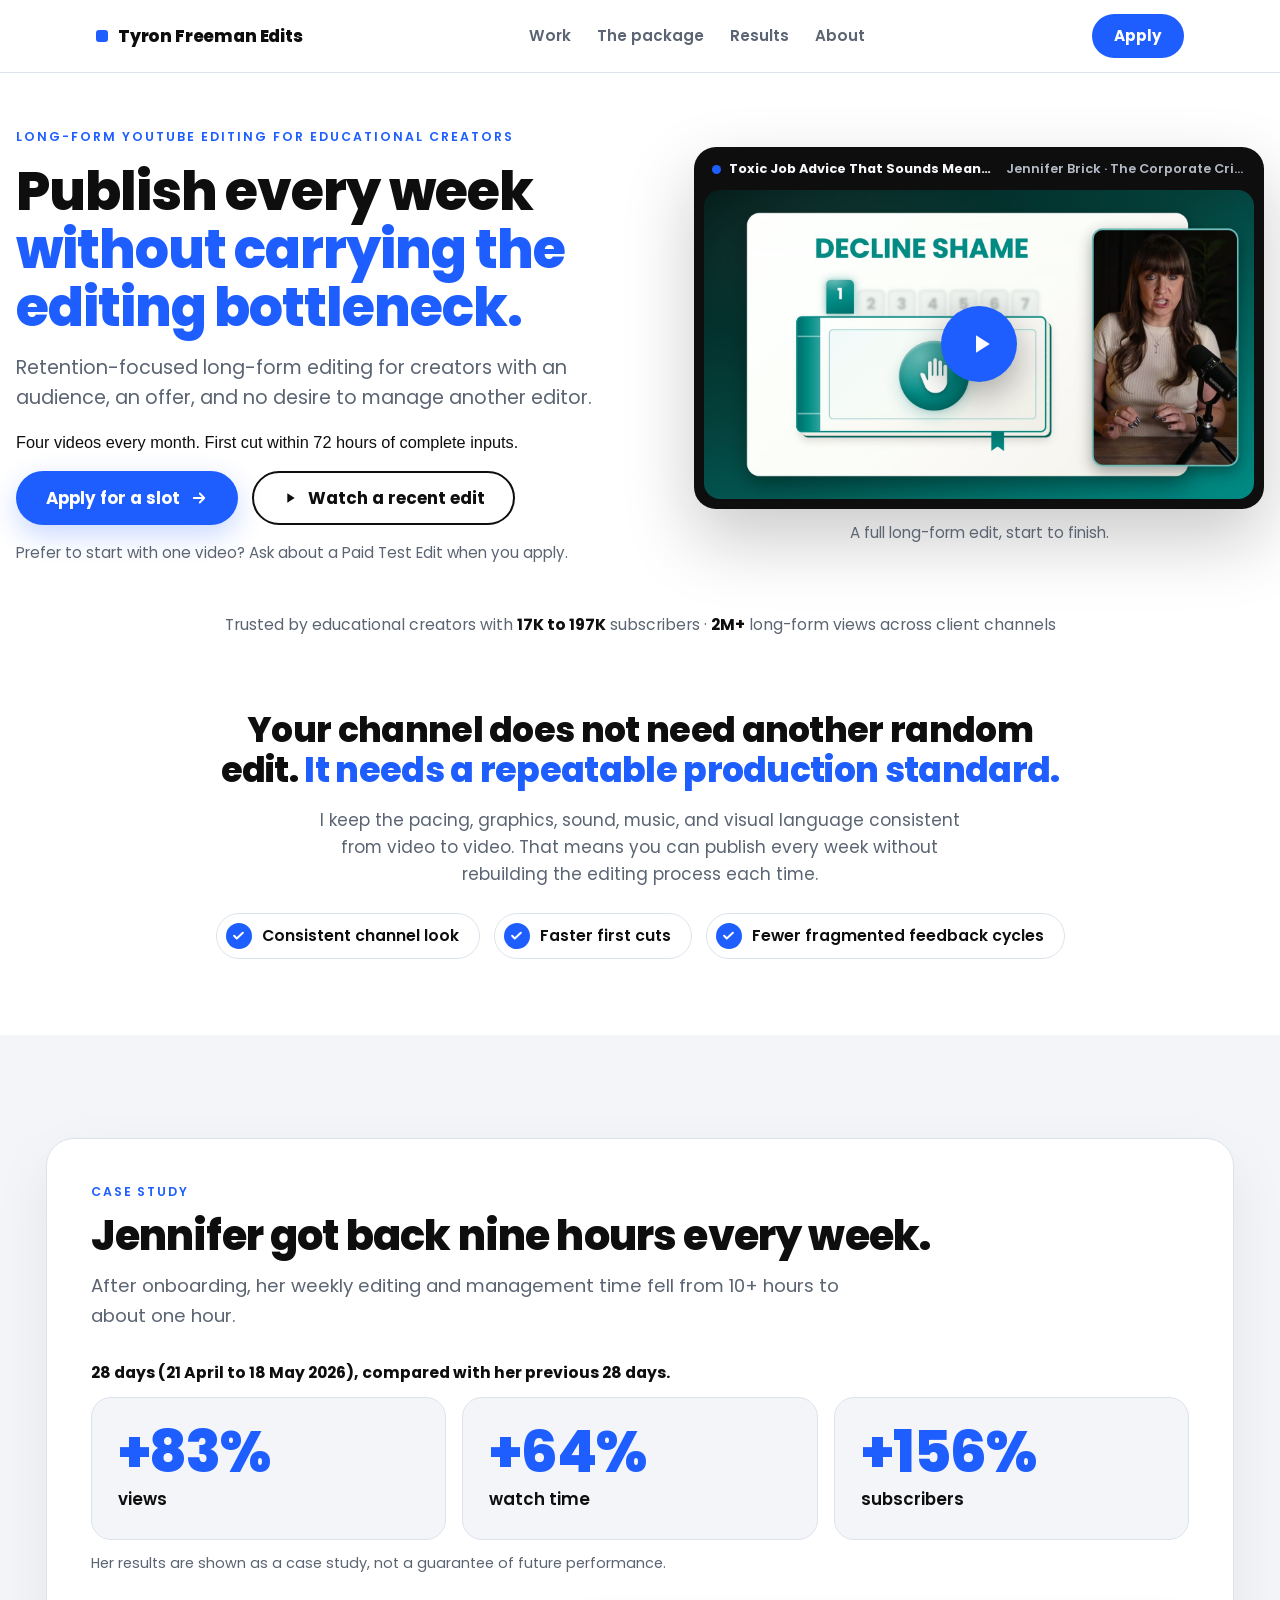
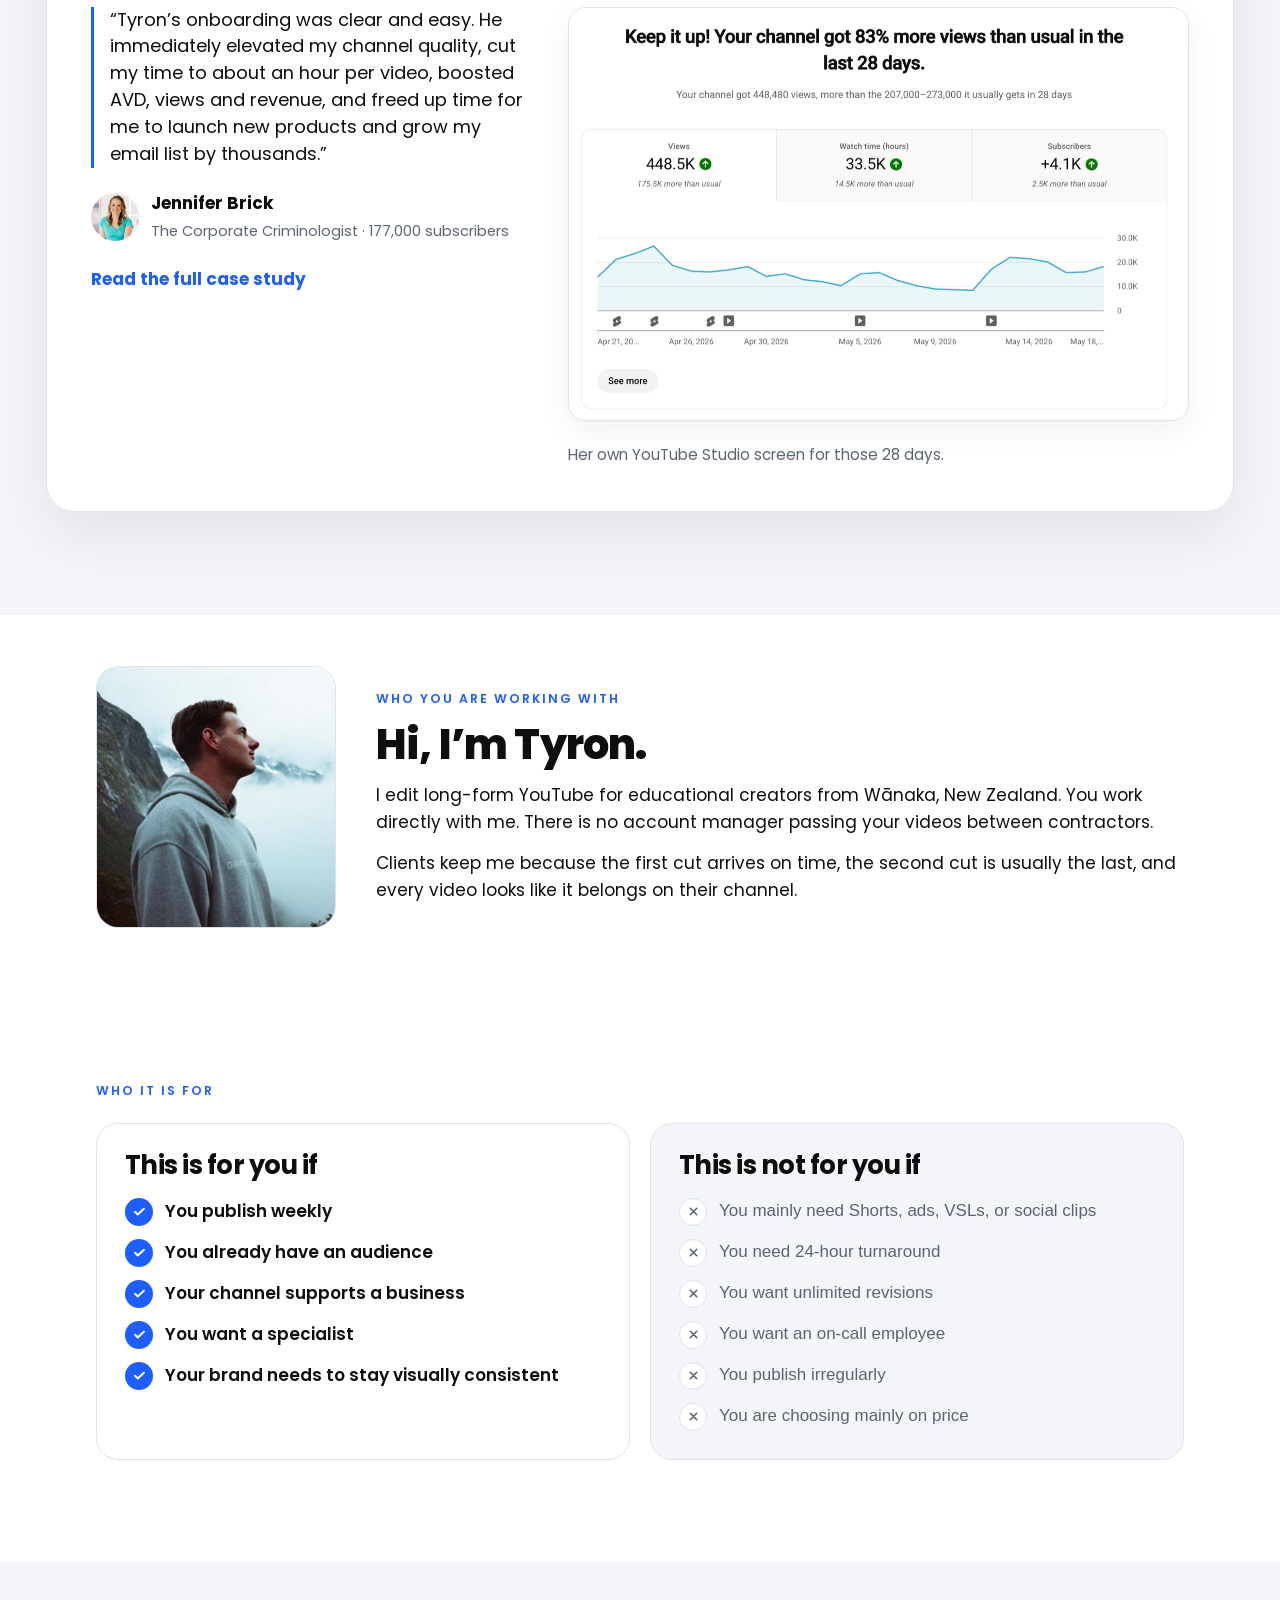
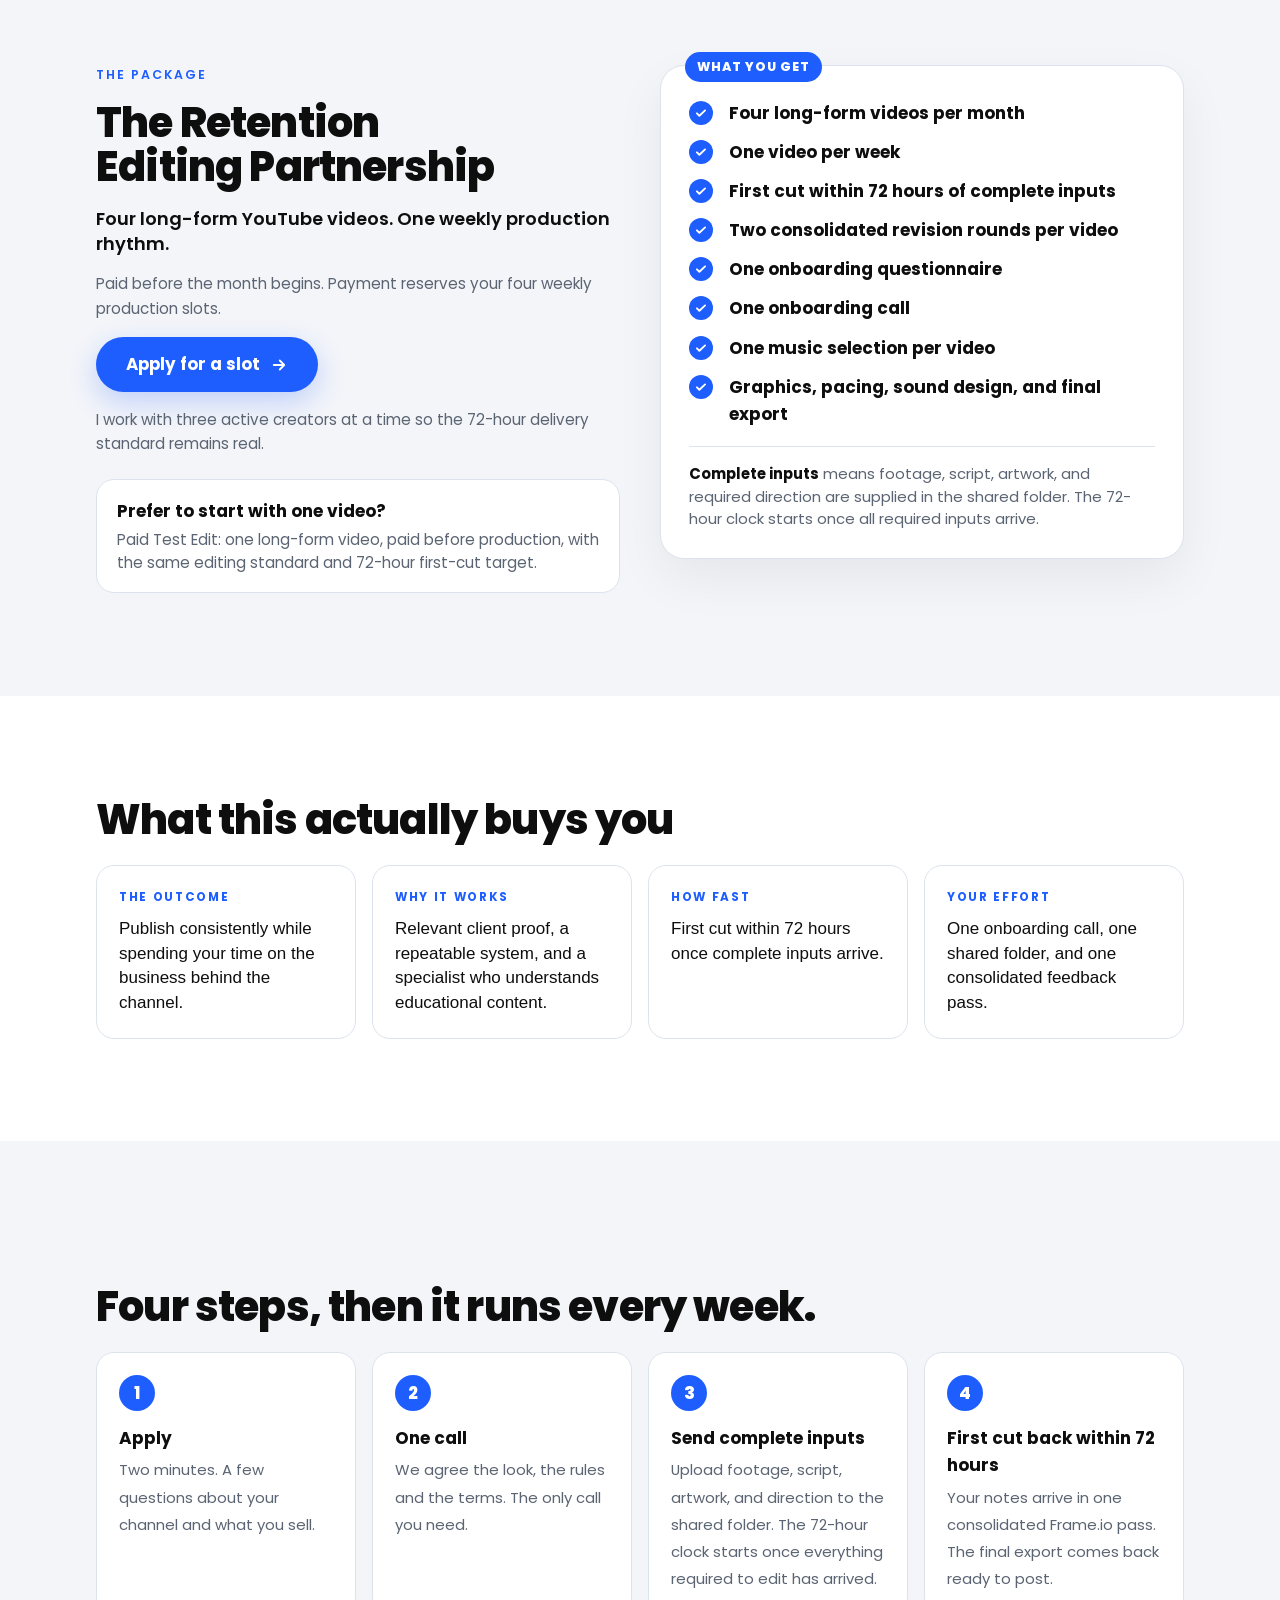
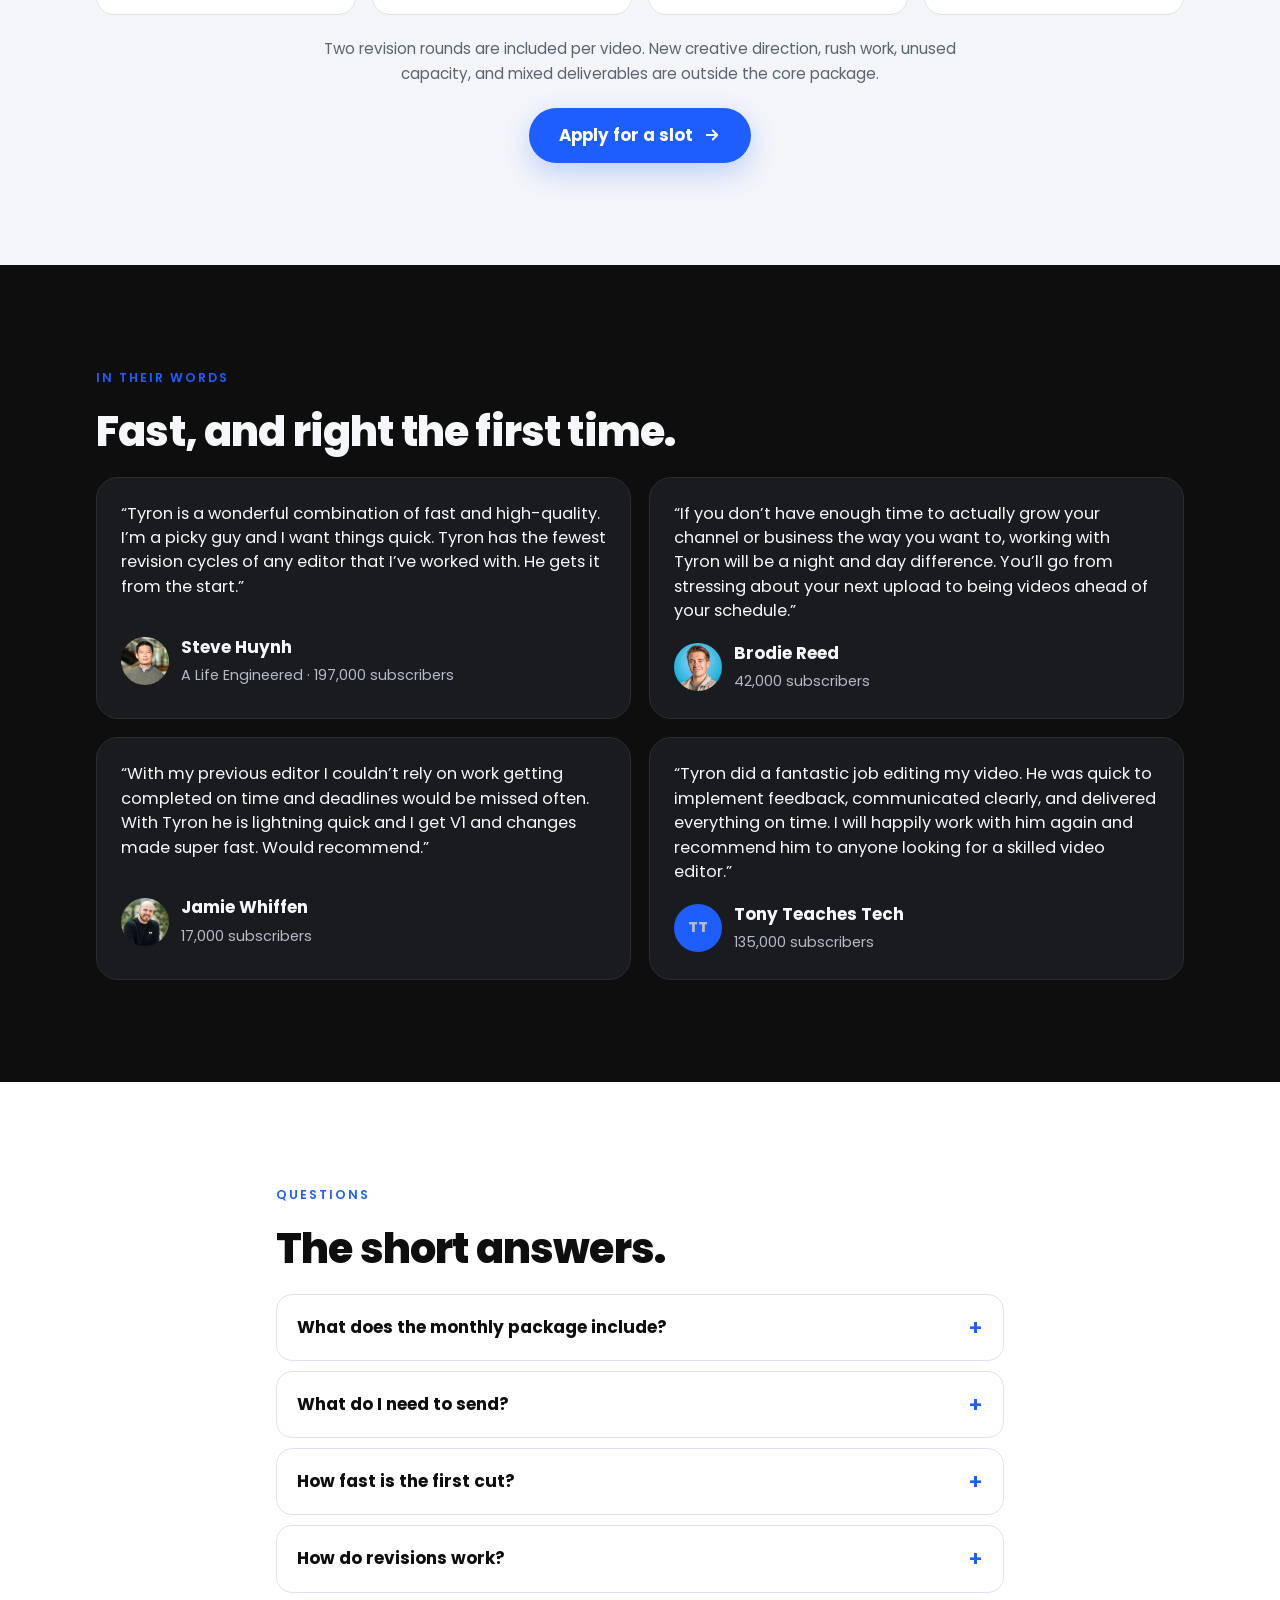
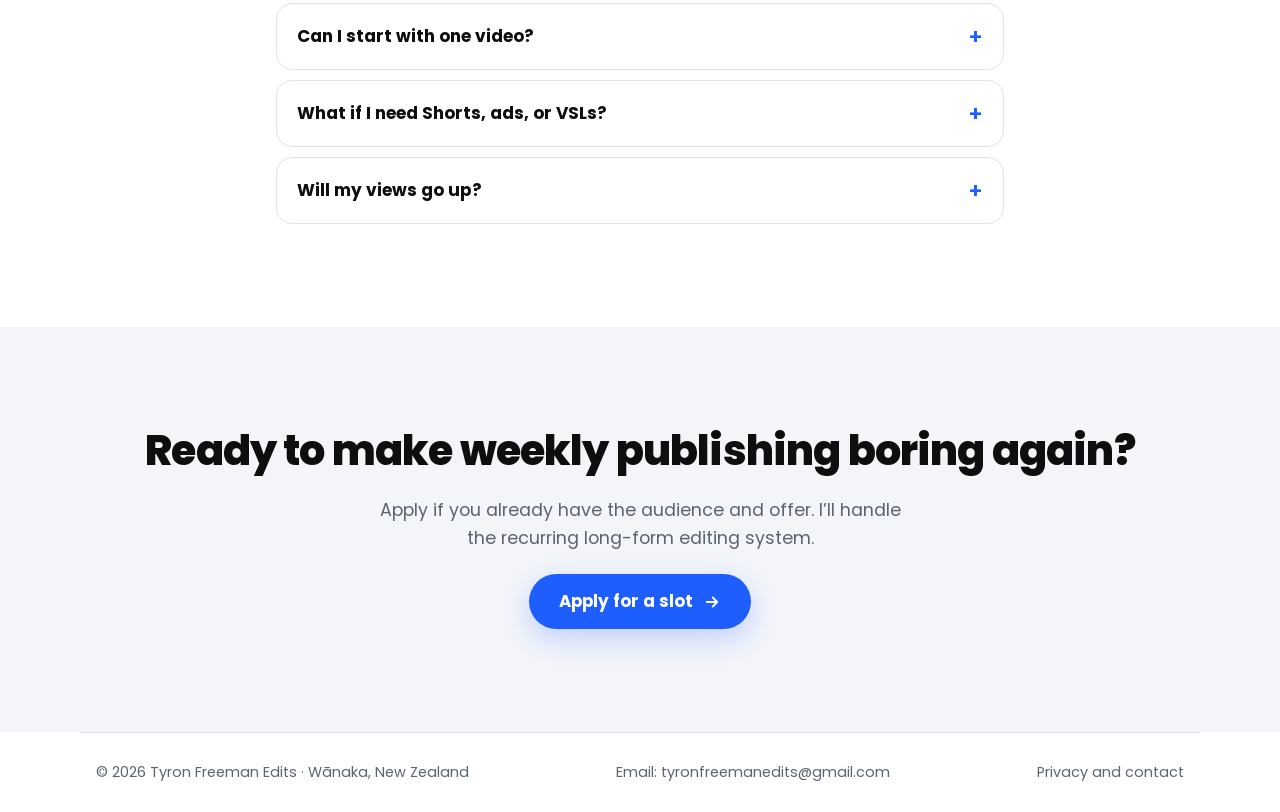
==== commit 75623c98: "Round 4: ACQ's final review, no price (two-column top with the video, new order, case study cards, s" ====
--- a/index.html
+++ b/index.html
@@ -18,7 +18,7 @@
 <link rel="stylesheet" href="assets/site.css">
 </head>
 <body>
-<!-- Page order and words: ACQ's spec, 10 Nov 2026 (Business Context/Context/2026-11-10 ACQ - acquisition system spec). Look: the CreatorFlow shape Tyron picked on 5 Nov. No price on this page. Round 3 = ACQ review, 12 Nov 2026 (_mockups/v4/build_mock.py). Round 2 (Tyron's notes, 11 Nov 2026): hero, video, proof line, case study, about, who it is for, package, testimonials, steps, FAQ, apply. Apply buttons: top bar, hero, package, steps, the end. -->
+<!-- ROUND 4 = ACQ's FINAL review, 12 Nov 2026 ("apply with perfect accuracy"). Built by _mockups/v5/build_page.py: edit the words THERE, not here. No price on this page (the priced version is kept for Tyron's private preview link). Order: hero with video, proof strip, problem and mechanism, Jennifer case study, Hi I'm Tyron (kept), who it is for / not for, package, what this buys you, delivery, testimonials, FAQ, final CTA. -->
 
 <div class="topbar">
   <div class="wrap tight top">
@@ -31,38 +31,43 @@
 <main id="top">
 
 <section class="band">
-  <div class="wrap hero">
-    <p class="eyebrow reveal">The Retention Editing Partnership</p>
-    <h1 class="reveal d1">Publish every week <span class="accent">without carrying the editing bottleneck.</span></h1>
-    <p class="lede reveal d2">Retention-focused long-form YouTube editing for educational creators with an audience, an offer, and no desire to manage another editor.</p>
-    <div class="cta-row reveal d3">
-      <a class="btn" href="apply/">Apply for a slot <svg viewBox="0 0 24 24" aria-hidden="true"><path d="M5 12h14M13 6l6 6-6 6" fill="none" stroke="currentColor" stroke-width="2.4" stroke-linecap="round" stroke-linejoin="round"/></svg></a>
-      <a class="textlink" href="#test">See how the paid test works</a>
-    </div>
-    <p class="note heroline reveal d3">Four videos every month. First cut within 72 hours of complete inputs.</p>
-  </div>
-</section>
-
-<section class="band" id="work">
-  <div class="wrap slim stack">
-    <a class="frame reveal" href="https://www.youtube.com/watch?v=v1-h3IuPkt4" data-yt="v1-h3IuPkt4" data-title="Toxic Job Advice That Sounds Mean (But Works), Jennifer Brick">
+  <div class="wrap hero2">
+    <div class="hero-copy">
+      <p class="eyebrow reveal">Long-form YouTube editing for educational creators</p>
+      <h1 class="reveal d1">Publish every week <span class="accent">without carrying the editing bottleneck.</span></h1>
+      <p class="lede reveal d2">Retention-focused long-form editing for creators with an audience, an offer, and no desire to manage another editor.</p>
+      <p class="support reveal d2">Four videos every month. First cut within 72 hours of complete inputs.</p>
+      <div class="cta-row reveal d3">
+        <a class="btn" href="apply/">Apply for a slot <svg viewBox="0 0 24 24" aria-hidden="true"><path d="M5 12h14M13 6l6 6-6 6" fill="none" stroke="currentColor" stroke-width="2.4" stroke-linecap="round" stroke-linejoin="round"/></svg></a>
+        <a class="btn ghost" href="https://www.youtube.com/watch?v=v1-h3IuPkt4" data-play><svg viewBox="0 0 24 24" aria-hidden="true"><path d="M8 5v14l11-7z" fill="currentColor"/></svg> Watch a recent edit</a>
+      </div>
+      <p class="note testline reveal d3">Prefer to start with one video? Ask about a Paid Test Edit when you apply.</p>
+    </div>
+    <div class="hero-video reveal d2" id="work">
+      <a class="frame" href="https://www.youtube.com/watch?v=v1-h3IuPkt4" data-yt="v1-h3IuPkt4" data-title="Toxic Job Advice That Sounds Mean (But Works), Jennifer Brick">
       <span class="bar"><b>Toxic Job Advice That Sounds Mean (But Works)</b><span>Jennifer Brick · The Corporate Criminologist</span></span>
       <span class="still"><img fetchpriority="high" src="assets/img/jennifer-35-hero.jpg" alt="A frame from Jennifer Brick's video: a clean card titled Decline Shame beside her" width="1600" height="900"><span class="play" aria-hidden="true"><svg viewBox="0 0 24 24"><path d="M8 5v14l11-7z"/></svg></span></span>
     </a>
-    <p class="note reveal" style="text-align:center">A full edit, start to finish. Press play.</p>
+      <p class="note">A full long-form edit, start to finish.</p>
+    </div>
   </div>
 </section>
 
 <section class="band">
   <div class="wrap proofwrap">
-    <p class="proofline reveal">Edited for <b>Jennifer Brick</b> (177K), <b>Steve Huynh</b> (197K) and <b>Tony Teaches Tech</b> (135K) · <b>2M+</b> long-form views</p>
+    <p class="proofline reveal">Trusted by educational creators with <b>17K to 197K</b> subscribers · <b>2M+</b> long-form views across client channels</p>
   </div>
 </section>
 
 <section class="band valueband">
   <div class="wrap">
     <h2 class="reveal">Your channel does not need another random edit. <span class="accent">It needs a repeatable production standard.</span></h2>
-    <p class="reveal d1">I keep the pacing, graphics, sound, music, and visual language consistent from video to video, so you can publish every week without rebuilding the editing process each time.</p>
+    <p class="reveal d1">I keep the pacing, graphics, sound, music, and visual language consistent from video to video. That means you can publish every week without rebuilding the editing process each time.</p>
+    <ul class="points reveal d2">
+      <li><span class="check" aria-hidden="true"><svg viewBox="0 0 24 24"><path d="M5 12.5l4.2 4.2L19 7.5" fill="none" stroke="currentColor" stroke-width="3.2" stroke-linecap="round" stroke-linejoin="round"/></svg></span><span>Consistent channel look</span></li>
+      <li><span class="check" aria-hidden="true"><svg viewBox="0 0 24 24"><path d="M5 12.5l4.2 4.2L19 7.5" fill="none" stroke="currentColor" stroke-width="3.2" stroke-linecap="round" stroke-linejoin="round"/></svg></span><span>Faster first cuts</span></li>
+      <li><span class="check" aria-hidden="true"><svg viewBox="0 0 24 24"><path d="M5 12.5l4.2 4.2L19 7.5" fill="none" stroke="currentColor" stroke-width="3.2" stroke-linecap="round" stroke-linejoin="round"/></svg></span><span>Fewer fragmented feedback cycles</span></li>
+    </ul>
   </div>
 </section>
 
@@ -71,27 +76,29 @@
     <div class="casecard reveal">
       <div class="casehead">
         <p class="eyebrow">Case study</p>
-        <h2>Jennifer went from 10+ hours a week managing her edits to about one. <span class="accent">Her videos did better too.</span></h2>
-      </div>
-      <div class="case">
-    <div class="stack reveal">
-      <p class="period">Over 28 days, compared with her previous 28 days</p>
-      <div class="results">
+        <h2>Jennifer got back nine hours every week.</h2>
+        <p class="casesub">After onboarding, her weekly editing and management time fell from 10+ hours to about one hour.</p>
+      </div>
+      <p class="period">28 days (21 April to 18 May 2026), compared with her previous 28 days.</p>
+      <div class="bigstats">
         <div><b>+83%</b><span>views</span></div>
         <div><b>+64%</b><span>watch time</span></div>
         <div><b>+156%</b><span>subscribers</span></div>
       </div>
-      <p class="quote">“Tyron’s onboarding was clear and easy. He immediately elevated my channel quality, cut my time to about an hour per video, boosted AVD, views and revenue, and freed up time for me to launch new products and grow my email list by thousands.”</p>
-      <div class="who">
-        <img loading="lazy" decoding="async" src="assets/img/jennifer.jpg" alt="Jennifer Brick" width="48" height="48">
-        <div><b>Jennifer Brick</b><span>The Corporate Criminologist · 177,000 subscribers</span></div>
-      </div>
-      <p><a class="textlink" href="jennifer-brick-case-study/">Read the full case study</a></p>
-    </div>
-    <div class="stack reveal d1">
-      <div class="chart"><img loading="lazy" decoding="async" src="assets/img/jennifer-28-days.png" alt="YouTube Studio: Jennifer's channel got 83% more views than usual in the last 28 days" width="1200" height="800"></div>
-      <p class="note">Her own YouTube Studio, 21 April to 18 May 2026. Her results are shown as a case study, not a guarantee of future performance.</p>
-    </div>
+      <p class="disclaimer">Her results are shown as a case study, not a guarantee of future performance.</p>
+      <div class="case">
+        <div class="stack">
+          <p class="quote">“Tyron’s onboarding was clear and easy. He immediately elevated my channel quality, cut my time to about an hour per video, boosted AVD, views and revenue, and freed up time for me to launch new products and grow my email list by thousands.”</p>
+          <div class="who">
+            <img loading="lazy" decoding="async" src="assets/img/jennifer.jpg" alt="Jennifer Brick" width="48" height="48">
+            <div><b>Jennifer Brick</b><span>The Corporate Criminologist · 177,000 subscribers</span></div>
+          </div>
+          <p><a class="textlink" href="jennifer-brick-case-study/">Read the full case study</a></p>
+        </div>
+        <div class="stack">
+          <div class="chart"><img loading="lazy" decoding="async" src="assets/img/jennifer-28-days.png" alt="YouTube Studio: Jennifer's channel got 83% more views than usual in the last 28 days" width="1200" height="800"></div>
+          <p class="note">Her own YouTube Studio screen for those 28 days.</p>
+        </div>
       </div>
     </div>
   </div>
@@ -120,17 +127,18 @@
           <li><span class="check" aria-hidden="true"><svg viewBox="0 0 24 24"><path d="M5 12.5l4.2 4.2L19 7.5" fill="none" stroke="currentColor" stroke-width="3.2" stroke-linecap="round" stroke-linejoin="round"/></svg></span><span>You already have an audience</span></li>
           <li><span class="check" aria-hidden="true"><svg viewBox="0 0 24 24"><path d="M5 12.5l4.2 4.2L19 7.5" fill="none" stroke="currentColor" stroke-width="3.2" stroke-linecap="round" stroke-linejoin="round"/></svg></span><span>Your channel supports a business</span></li>
           <li><span class="check" aria-hidden="true"><svg viewBox="0 0 24 24"><path d="M5 12.5l4.2 4.2L19 7.5" fill="none" stroke="currentColor" stroke-width="3.2" stroke-linecap="round" stroke-linejoin="round"/></svg></span><span>You want a specialist</span></li>
+          <li><span class="check" aria-hidden="true"><svg viewBox="0 0 24 24"><path d="M5 12.5l4.2 4.2L19 7.5" fill="none" stroke="currentColor" stroke-width="3.2" stroke-linecap="round" stroke-linejoin="round"/></svg></span><span>Your brand needs to stay visually consistent</span></li>
         </ul>
       </div>
       <div class="reveal d2 not">
         <h3>This is not for you if</h3>
         <ul>
-          <li><span class="cross" aria-hidden="true"><svg viewBox="0 0 24 24"><path d="M6 6l12 12M18 6L6 18" fill="none" stroke="currentColor" stroke-width="3" stroke-linecap="round"/></svg></span><span>You mainly need Shorts, ads, VSLs, or social media clips</span></li>
+          <li><span class="cross" aria-hidden="true"><svg viewBox="0 0 24 24"><path d="M6 6l12 12M18 6L6 18" fill="none" stroke="currentColor" stroke-width="3" stroke-linecap="round"/></svg></span><span>You mainly need Shorts, ads, VSLs, or social clips</span></li>
           <li><span class="cross" aria-hidden="true"><svg viewBox="0 0 24 24"><path d="M6 6l12 12M18 6L6 18" fill="none" stroke="currentColor" stroke-width="3" stroke-linecap="round"/></svg></span><span>You need 24-hour turnaround</span></li>
           <li><span class="cross" aria-hidden="true"><svg viewBox="0 0 24 24"><path d="M6 6l12 12M18 6L6 18" fill="none" stroke="currentColor" stroke-width="3" stroke-linecap="round"/></svg></span><span>You want unlimited revisions</span></li>
-          <li><span class="cross" aria-hidden="true"><svg viewBox="0 0 24 24"><path d="M6 6l12 12M18 6L6 18" fill="none" stroke="currentColor" stroke-width="3" stroke-linecap="round"/></svg></span><span>You want an on-call employee for miscellaneous video work</span></li>
-          <li><span class="cross" aria-hidden="true"><svg viewBox="0 0 24 24"><path d="M6 6l12 12M18 6L6 18" fill="none" stroke="currentColor" stroke-width="3" stroke-linecap="round"/></svg></span><span>Your channel does not publish consistently</span></li>
-          <li><span class="cross" aria-hidden="true"><svg viewBox="0 0 24 24"><path d="M6 6l12 12M18 6L6 18" fill="none" stroke="currentColor" stroke-width="3" stroke-linecap="round"/></svg></span><span>You are comparing editors mainly by price</span></li>
+          <li><span class="cross" aria-hidden="true"><svg viewBox="0 0 24 24"><path d="M6 6l12 12M18 6L6 18" fill="none" stroke="currentColor" stroke-width="3" stroke-linecap="round"/></svg></span><span>You want an on-call employee</span></li>
+          <li><span class="cross" aria-hidden="true"><svg viewBox="0 0 24 24"><path d="M6 6l12 12M18 6L6 18" fill="none" stroke="currentColor" stroke-width="3" stroke-linecap="round"/></svg></span><span>You publish irregularly</span></li>
+          <li><span class="cross" aria-hidden="true"><svg viewBox="0 0 24 24"><path d="M6 6l12 12M18 6L6 18" fill="none" stroke="currentColor" stroke-width="3" stroke-linecap="round"/></svg></span><span>You are choosing mainly on price</span></li>
         </ul>
       </div>
     </div>
@@ -139,45 +147,31 @@
 
 <section class="band grey" id="package">
   <div class="wrap package">
-    <div class="stack reveal">
+    <div class="stack offer reveal">
       <p class="eyebrow">The package</p>
-      <h2>Four videos. One weekly production rhythm.</h2>
-      <p>You send the footage, script and artwork. I handle the long-form edit, pacing, graphics, sound design, music, revisions, and final export.</p>
-      <div class="cta-row">
-        <a class="btn" href="apply/">Apply for the partnership <svg viewBox="0 0 24 24" aria-hidden="true"><path d="M5 12h14M13 6l6 6-6 6" fill="none" stroke="currentColor" stroke-width="2.4" stroke-linecap="round" stroke-linejoin="round"/></svg></a>
-        <a class="textlink" href="apply/">Ask about a paid test edit</a>
-      </div>
+      <h2>The Retention Editing Partnership</h2>
+      <p class="offerline">Four long-form YouTube videos. One weekly production rhythm.</p>
+      <p class="note">Paid before the month begins. Payment reserves your four weekly production slots.</p>
+      <div class="cta-row"><a class="btn" href="apply/">Apply for a slot <svg viewBox="0 0 24 24" aria-hidden="true"><path d="M5 12h14M13 6l6 6-6 6" fill="none" stroke="currentColor" stroke-width="2.4" stroke-linecap="round" stroke-linejoin="round"/></svg></a></div>
       <p class="note">I work with three active creators at a time so the 72-hour delivery standard remains real.</p>
+      <div class="testbox" id="test">
+        <b>Prefer to start with one video?</b>
+        <span>Paid Test Edit: one long-form video, paid before production, with the same editing standard and 72-hour first-cut target.</span>
+      </div>
     </div>
     <div class="pkg-card reveal d1">
       <span class="tag">What you get</span>
-      <h3>The Retention Editing Partnership</h3>
-      <p class="note paynote">Paid before the month begins. The payment reserves one weekly production slot.</p>
       <ul>
-        <li><span class="check" aria-hidden="true"><svg viewBox="0 0 24 24"><path d="M5 12.5l4.2 4.2L19 7.5" fill="none" stroke="currentColor" stroke-width="3.2" stroke-linecap="round" stroke-linejoin="round"/></svg></span><div><b>Four long-form videos a month</b><span>One a week.</span></div></li>
-        <li><span class="check" aria-hidden="true"><svg viewBox="0 0 24 24"><path d="M5 12.5l4.2 4.2L19 7.5" fill="none" stroke="currentColor" stroke-width="3.2" stroke-linecap="round" stroke-linejoin="round"/></svg></span><div><b>First cut within 72 hours</b><span>Of complete inputs.</span></div></li>
+        <li><span class="check" aria-hidden="true"><svg viewBox="0 0 24 24"><path d="M5 12.5l4.2 4.2L19 7.5" fill="none" stroke="currentColor" stroke-width="3.2" stroke-linecap="round" stroke-linejoin="round"/></svg></span><div><b>Four long-form videos per month</b></div></li>
+        <li><span class="check" aria-hidden="true"><svg viewBox="0 0 24 24"><path d="M5 12.5l4.2 4.2L19 7.5" fill="none" stroke="currentColor" stroke-width="3.2" stroke-linecap="round" stroke-linejoin="round"/></svg></span><div><b>One video per week</b></div></li>
+        <li><span class="check" aria-hidden="true"><svg viewBox="0 0 24 24"><path d="M5 12.5l4.2 4.2L19 7.5" fill="none" stroke="currentColor" stroke-width="3.2" stroke-linecap="round" stroke-linejoin="round"/></svg></span><div><b>First cut within 72 hours of complete inputs</b></div></li>
         <li><span class="check" aria-hidden="true"><svg viewBox="0 0 24 24"><path d="M5 12.5l4.2 4.2L19 7.5" fill="none" stroke="currentColor" stroke-width="3.2" stroke-linecap="round" stroke-linejoin="round"/></svg></span><div><b>Two consolidated revision rounds per video</b></div></li>
-        <li><span class="check" aria-hidden="true"><svg viewBox="0 0 24 24"><path d="M5 12.5l4.2 4.2L19 7.5" fill="none" stroke="currentColor" stroke-width="3.2" stroke-linecap="round" stroke-linejoin="round"/></svg></span><div><b>One questionnaire, one onboarding call</b></div></li>
+        <li><span class="check" aria-hidden="true"><svg viewBox="0 0 24 24"><path d="M5 12.5l4.2 4.2L19 7.5" fill="none" stroke="currentColor" stroke-width="3.2" stroke-linecap="round" stroke-linejoin="round"/></svg></span><div><b>One onboarding questionnaire</b></div></li>
+        <li><span class="check" aria-hidden="true"><svg viewBox="0 0 24 24"><path d="M5 12.5l4.2 4.2L19 7.5" fill="none" stroke="currentColor" stroke-width="3.2" stroke-linecap="round" stroke-linejoin="round"/></svg></span><div><b>One onboarding call</b></div></li>
         <li><span class="check" aria-hidden="true"><svg viewBox="0 0 24 24"><path d="M5 12.5l4.2 4.2L19 7.5" fill="none" stroke="currentColor" stroke-width="3.2" stroke-linecap="round" stroke-linejoin="round"/></svg></span><div><b>One music selection per video</b></div></li>
-        <li><span class="check" aria-hidden="true"><svg viewBox="0 0 24 24"><path d="M5 12.5l4.2 4.2L19 7.5" fill="none" stroke="currentColor" stroke-width="3.2" stroke-linecap="round" stroke-linejoin="round"/></svg></span><div><b>Final export, ready to post</b></div></li>
+        <li><span class="check" aria-hidden="true"><svg viewBox="0 0 24 24"><path d="M5 12.5l4.2 4.2L19 7.5" fill="none" stroke="currentColor" stroke-width="3.2" stroke-linecap="round" stroke-linejoin="round"/></svg></span><div><b>Graphics, pacing, sound design, and final export</b></div></li>
       </ul>
-      <div class="testbox" id="test">
-        <b>Prefer to start with one video?</b>
-        <span>Paid Test Edit: one long-form video. Same standard, same 72-hour first cut, two revision rounds. Paid before production starts.</span>
-      </div>
-    </div>
-    <div class="scope reveal">
-      <h3>The scope, in plain words</h3>
-      <ul>
-        <li>Complete inputs means footage, script, artwork, and required direction are supplied</li>
-        <li>Feedback is submitted in one consolidated Frame.io pass</li>
-        <li>Two revision rounds are included per video</li>
-        <li>Notes are due within three working days of delivery</li>
-        <li>New creative direction is quoted separately</li>
-        <li>Unused videos do not roll over</li>
-        <li>No rush work</li>
-        <li>No mixed deliverables inside the core package</li>
-      </ul>
+      <p class="inputs"><b>Complete inputs</b> means footage, script, artwork, and required direction are supplied in the shared folder. The 72-hour clock starts once all required inputs arrive.</p>
     </div>
   </div>
 </section>
@@ -187,10 +181,25 @@
     <h2 class="reveal">What this actually buys you</h2>
     <div class="buys">
       <div class="reveal d1"><small>The outcome</small><p>Publish consistently while spending your time on the business behind the channel.</p></div>
-      <div class="reveal d2"><small>Why it works</small><p>A repeatable editing system, relevant client proof, and a specialist who understands educational content.</p></div>
+      <div class="reveal d2"><small>Why it works</small><p>Relevant client proof, a repeatable system, and a specialist who understands educational content.</p></div>
       <div class="reveal d2"><small>How fast</small><p>First cut within 72 hours once complete inputs arrive.</p></div>
       <div class="reveal d3"><small>Your effort</small><p>One onboarding call, one shared folder, and one consolidated feedback pass.</p></div>
     </div>
+  </div>
+</section>
+
+<section class="band grey" id="how">
+  <div class="wrap stack">
+    <p class="eyebrow reveal">How delivery works</p>
+    <h2 class="reveal d1">Four steps, then it runs every week.</h2>
+    <div class="steps">
+      <div class="reveal d1"><b>Apply</b><span>Two minutes. A few questions about your channel and what you sell.</span></div>
+      <div class="reveal d2"><b>One call</b><span>We agree the look, the rules and the terms. The only call you need.</span></div>
+      <div class="reveal d2"><b>Send complete inputs</b><span>Upload footage, script, artwork, and direction to the shared folder. The 72-hour clock starts once everything required to edit has arrived.</span></div>
+      <div class="reveal d3"><b>First cut back within 72 hours</b><span>Your notes arrive in one consolidated Frame.io pass. The final export comes back ready to post.</span></div>
+    </div>
+    <p class="scopenote reveal">Two revision rounds are included per video. New creative direction, rush work, unused capacity, and mixed deliverables are outside the core package.</p>
+    <div class="cta-row reveal" style="justify-content: center;"><a class="btn" href="apply/">Apply for a slot <svg viewBox="0 0 24 24" aria-hidden="true"><path d="M5 12h14M13 6l6 6-6 6" fill="none" stroke="currentColor" stroke-width="2.4" stroke-linecap="round" stroke-linejoin="round"/></svg></a></div>
   </div>
 </section>
 
@@ -219,31 +228,16 @@
   </div>
 </section>
 
-<section class="band" id="how">
-  <div class="wrap stack">
-    <p class="eyebrow reveal">How delivery works</p>
-    <h2 class="reveal d1">Four steps, then it runs every week.</h2>
-    <div class="steps">
-      <div class="reveal d1"><b>Apply</b><span>Two minutes. A few questions about your channel and what you sell.</span></div>
-      <div class="reveal d2"><b>One call</b><span>We agree the look, the rules and the terms. The only call you need.</span></div>
-      <div class="reveal d2"><b>Send complete inputs</b><span>Upload footage, script, artwork, and direction to the shared folder. The 72-hour clock starts once everything required to edit has arrived.</span></div>
-      <div class="reveal d3"><b>First cut in 72 hours</b><span>Your notes in one Frame.io pass. The final export comes back ready to post.</span></div>
-    </div>
-    <div class="cta-row reveal" style="justify-content: center;"><a class="btn" href="apply/">Apply for a slot <svg viewBox="0 0 24 24" aria-hidden="true"><path d="M5 12h14M13 6l6 6-6 6" fill="none" stroke="currentColor" stroke-width="2.4" stroke-linecap="round" stroke-linejoin="round"/></svg></a></div>
-  </div>
-</section>
-
 <section class="band" id="faq">
   <div class="wrap narrow stack">
     <p class="eyebrow reveal">Questions</p>
     <h2 class="reveal d1">The short answers.</h2>
     <div class="faq reveal d1">
-      <details><summary>What does the monthly package include?</summary><p>Four long-form YouTube videos, delivered weekly, with the first cut within 72 hours of complete inputs. Two consolidated revision rounds are included per video, along with onboarding, music selection, sound design, graphics, and final export.</p></details>
-      <details><summary>How does payment work?</summary><p>The month is paid before production begins. Payment reserves your weekly production capacity.</p></details>
-      <details><summary>Can I start with one video?</summary><p>Yes. A paid test edit is one long-form video, paid before production starts. Same standard, same 72-hour first cut, two revision rounds.</p></details>
-      <details><summary>What happens if I need fewer than four videos?</summary><p>The monthly partnership reserves four weekly production slots. If you need one or two videos, the paid test edit is the right place to start.</p></details>
-      <details><summary>What do I send you?</summary><p>Complete inputs: the footage, your script, any artwork, and a note on direction, in one shared folder. The 72-hour clock starts when everything is in.</p></details>
-      <details><summary>How do revisions work?</summary><p>Two rounds are included per video. Each round is one consolidated list of notes in Frame.io, due within three working days of delivery.</p></details>
+      <details><summary>What does the monthly package include?</summary><p>The Retention Editing Partnership is four long-form videos a month: one video per week, the first cut within 72 hours of complete inputs, two consolidated revision rounds per video, one onboarding questionnaire, one onboarding call, one music selection per video, graphics, pacing, sound design, and final export.</p></details>
+      <details><summary>What do I need to send?</summary><p>Complete inputs: footage, script, artwork, and required direction, supplied in the shared folder.</p></details>
+      <details><summary>How fast is the first cut?</summary><p>Within 72 hours of complete inputs. The clock starts once all required inputs arrive. There is no rush option, because 72 hours is already the standard.</p></details>
+      <details><summary>How do revisions work?</summary><p>Two consolidated revision rounds are included per video. Each round is one list of notes in Frame.io, due within three working days of delivery.</p></details>
+      <details><summary>Can I start with one video?</summary><p>Yes. A Paid Test Edit is one long-form video, paid before production, with the same editing standard and 72-hour first-cut target.</p></details>
       <details><summary>What if I need Shorts, ads, or VSLs?</summary><p>They are not included in this package. My focus is long-form YouTube editing. Other kinds of video are only considered as separately scoped projects when capacity allows.</p></details>
       <details><summary>Will my views go up?</summary><p>No performance outcome is guaranteed, because views also depend on topic, script, thumbnail, title, audience demand, and distribution. What I guarantee is a defined editing process and delivery standard. Jennifer’s results are shown as a case study.</p></details>
     </div>
--- a/assets/site.css
+++ b/assets/site.css
@@ -263,3 +263,75 @@
 .pkg-card li { align-items: start; }
 .pkg-card li .check { margin-top: 1px; }
 .pkg-card .paynote { margin: -6px 0 0; }
+
+/* ---- Round 4 (ACQ's FINAL review, 12 Nov 2026: "apply with perfect accuracy") ---- */
+/* 1. hero: copy on the left, the video on the right at about 45% of the width; one column (video under the copy) at 980px and under */
+.wrap.hero2 { max-width: 1320px; display: grid; grid-template-columns: minmax(0, 1.1fr) minmax(0, 1fr); gap: clamp(28px, 4vw, 56px); align-items: center; padding-block: clamp(30px, 4.2vw, 60px) clamp(26px, 3.6vw, 48px); }
+.hero-copy { display: grid; gap: 16px; justify-items: start; min-width: 0; }
+.hero2 h1 { font-size: clamp(2.05rem, 4.3vw, 3.35rem); }
+.hero2 .lede { font-size: clamp(1.05rem, 1.6vw, 1.2rem); color: var(--muted); max-width: 33em; margin: 0; }
+.hero2 .support { margin: 0; font-weight: 500; font-size: 1.02rem; line-height: 1.5; }
+.hero2 .support b { font-weight: 800; white-space: nowrap; }
+.hero2 .cta-row { gap: 12px 14px; }
+.hero2 .testline { margin: 0; }
+.hero-video { min-width: 0; display: grid; grid-template-columns: minmax(0, 1fr); gap: 12px; scroll-margin-top: 100px; }
+.hero-video .note { text-align: center; margin: 0; }
+.hero-video .frame { border-radius: 22px; padding: 10px; }
+.hero-video .frame .bar { font-size: 0.8rem; padding: 2px 8px 10px; }
+.hero-video .frame .bar b { overflow: hidden; text-overflow: ellipsis; white-space: nowrap; display: block; }
+.hero-video .frame .bar b::before { display: inline-block; margin-right: 8px; vertical-align: middle; }
+.hero-video .frame .bar { min-width: 0; }
+.hero-video .frame .bar span { min-width: 0; overflow: hidden; text-overflow: ellipsis; flex: 0 1 auto; }
+.hero-video .play { width: 76px; height: 76px; }
+.btn.ghost { background: transparent; color: var(--fg); border-color: var(--fg); box-shadow: none; }
+.btn.ghost:hover { box-shadow: 0 10px 24px rgba(14, 14, 14, 0.14); }
+.btn.ghost svg { width: 16px; height: 16px; }
+@media (max-width: 980px) { .wrap.hero2 { grid-template-columns: 1fr; } }
+@media (max-width: 1180px) { .hero-video .frame .bar span { display: none; } }
+
+/* 3. problem and mechanism: three points under the statement */
+.valueband .wrap { padding-block: clamp(20px, 3vw, 40px) clamp(44px, 6vw, 80px); }
+.points { list-style: none; margin: 24px auto 0; padding: 0; display: flex; flex-wrap: wrap; justify-content: center; gap: 12px 14px; }
+.points li { display: inline-flex; align-items: center; gap: 10px; background: var(--card); border: 1px solid var(--line); border-radius: 999px; padding: 9px 20px 9px 9px; font-weight: 600; font-size: 0.98rem; }
+.points .check { width: 26px; height: 26px; }
+.points .check svg, .fit2 .check svg { width: 15px; height: 15px; }
+
+/* 4. case study: heading, one line under it, the period, three big number cards, the small print, then quote and chart */
+.casehead h2 { max-width: none; }
+.casehead .casesub { margin: 0; color: var(--muted); font-size: clamp(1.02rem, 1.5vw, 1.15rem); max-width: 42em; }
+.casecard .period { margin: 0 0 12px; font-weight: 700; font-size: 0.98rem; }
+.bigstats { display: grid; grid-template-columns: repeat(3, minmax(0, 1fr)); gap: clamp(8px, 1.6vw, 16px); }
+.bigstats div { background: var(--bg-2); border: 1px solid var(--line); border-radius: 20px; padding: clamp(14px, 2.4vw, 26px); display: grid; gap: 4px; min-width: 0; }
+.bigstats b { font-size: clamp(1.7rem, 5.4vw, 3.6rem); font-weight: 800; line-height: 1; color: var(--accent); font-variant-numeric: tabular-nums; letter-spacing: -0.02em; }
+.bigstats span { font-weight: 600; font-size: clamp(0.86rem, 1.4vw, 1.05rem); }
+.casecard .disclaimer { margin: 12px 0 clamp(20px, 3vw, 32px); color: var(--muted); font-size: 0.9rem; }
+
+/* 6. package: name, price, the line, payment, apply, the three-creators line, the paid test; the eight inclusions on the card */
+.offer { gap: 16px; }
+.offer .pricebig { margin: 0; padding: 0; background: none; border: 0; display: block; }
+.offer .pricebig b { font-size: clamp(2.6rem, 6vw, 4rem); font-weight: 800; line-height: 1; letter-spacing: -0.03em; font-variant-numeric: tabular-nums; }
+.offer .pricebig b small { font-size: 0.36em; font-weight: 700; color: var(--muted); letter-spacing: 0; margin-left: 3px; }
+.offer .offerline { margin: 0; font-weight: 600; font-size: 1.12rem; line-height: 1.4; }
+.offer .note { margin: 0; }
+.offer .testbox { border: 1px solid var(--line); background: var(--card); border-radius: 18px; padding: 18px 20px; margin-top: 6px; }
+.pkg-card { padding-top: 34px; }
+.pkg-card .inputs { margin: 0; padding-top: 16px; border-top: 1px solid var(--line); color: var(--muted); font-size: 0.93rem; line-height: 1.5; }
+.pkg-card .inputs b { color: var(--fg); }
+
+/* 8. delivery: the small scope note under the four steps */
+.scopenote { text-align: center; color: var(--muted); font-size: 0.95rem; max-width: 46em; margin: 0 auto; }
+
+/* keep things whole: a testimonial with its name, the price with its heading, a card with its words (screens, prints, PDFs) */
+.card, .pkg-card, .offer, .bigstats, .fit2 > div, .buys > div, .steps > div, .faq details, .casehead { break-inside: avoid; }
+h1, h2, h3 { break-after: avoid; }
+@media (max-width: 520px) {
+  .bigstats div { padding: 14px 10px; border-radius: 16px; }
+  .bigstats b { font-size: 1.35rem; }
+  .bigstats span { font-size: 0.78rem; }
+}
+@media (max-width: 400px) {
+  .bigstats { gap: 6px; }
+  .bigstats div { padding: 12px 8px; }
+  .bigstats b { font-size: 1.22rem; }
+  .bigstats span { font-size: 0.7rem; }
+}
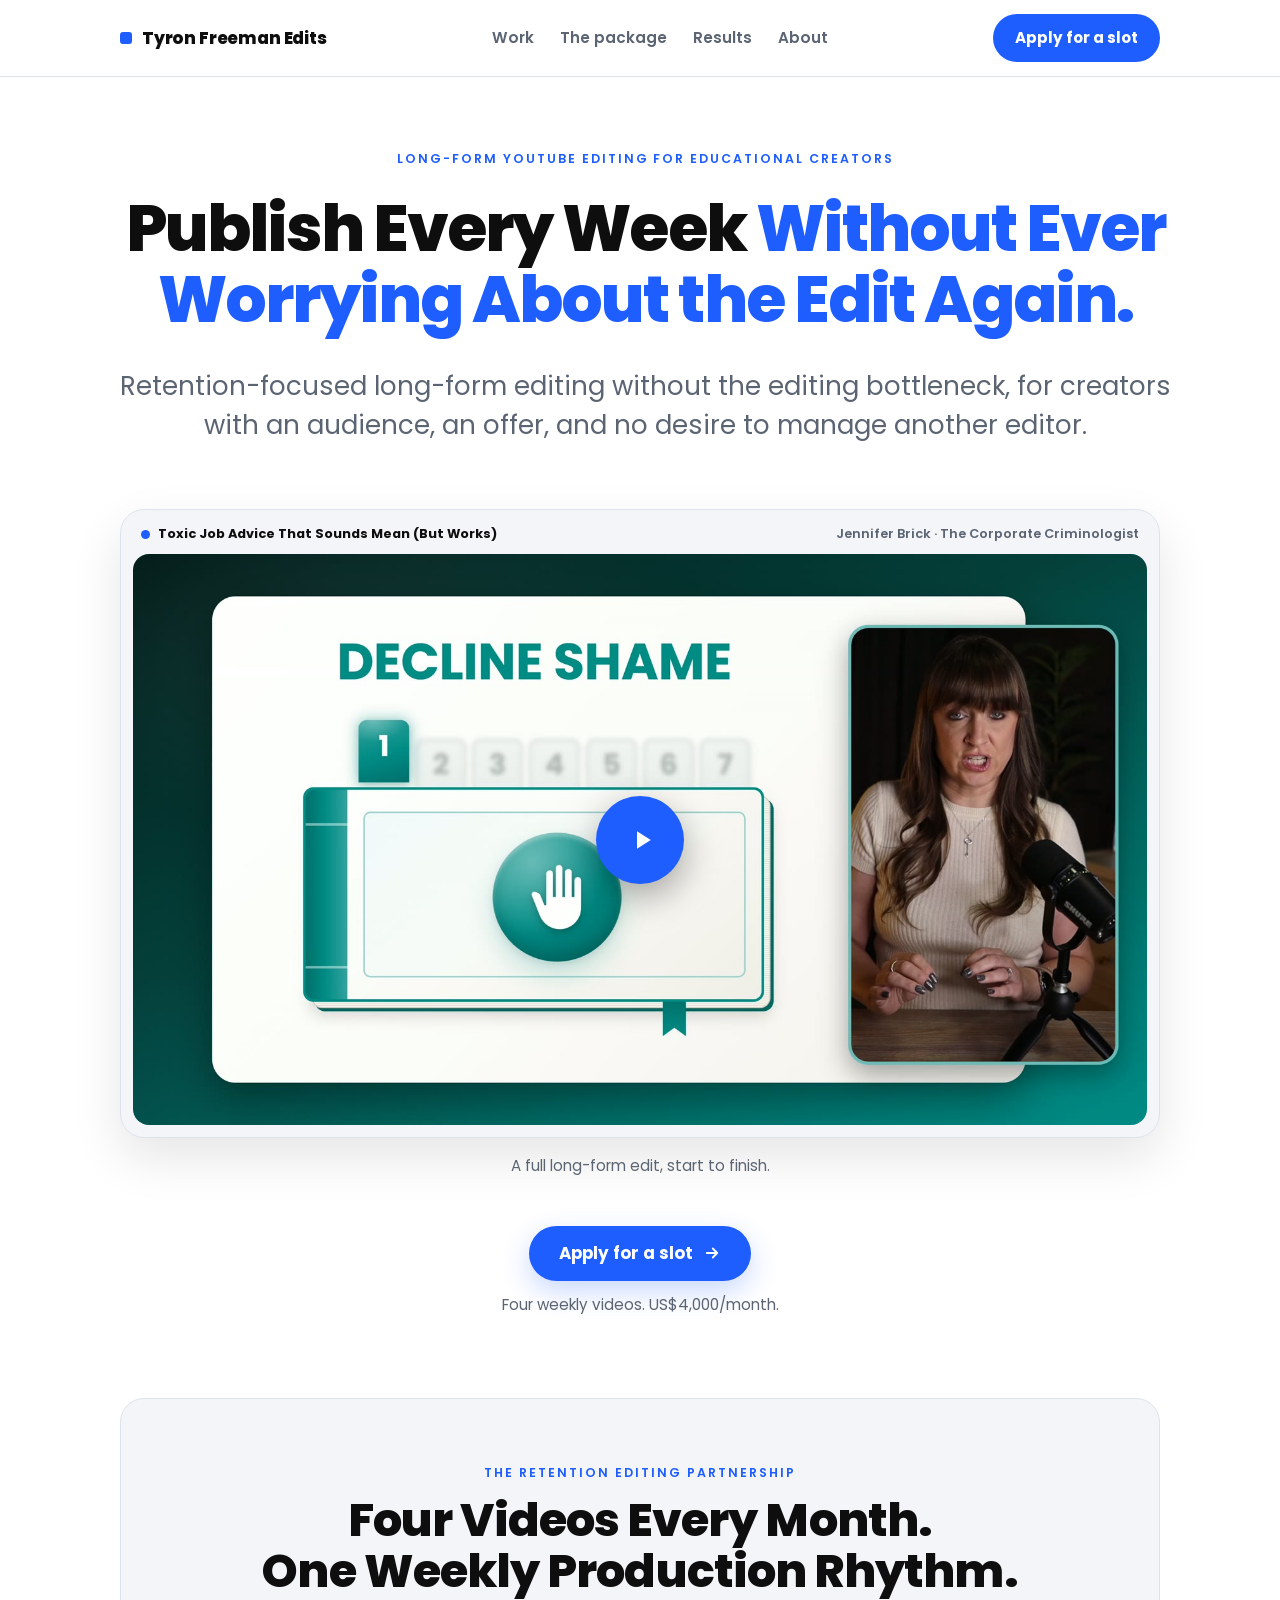
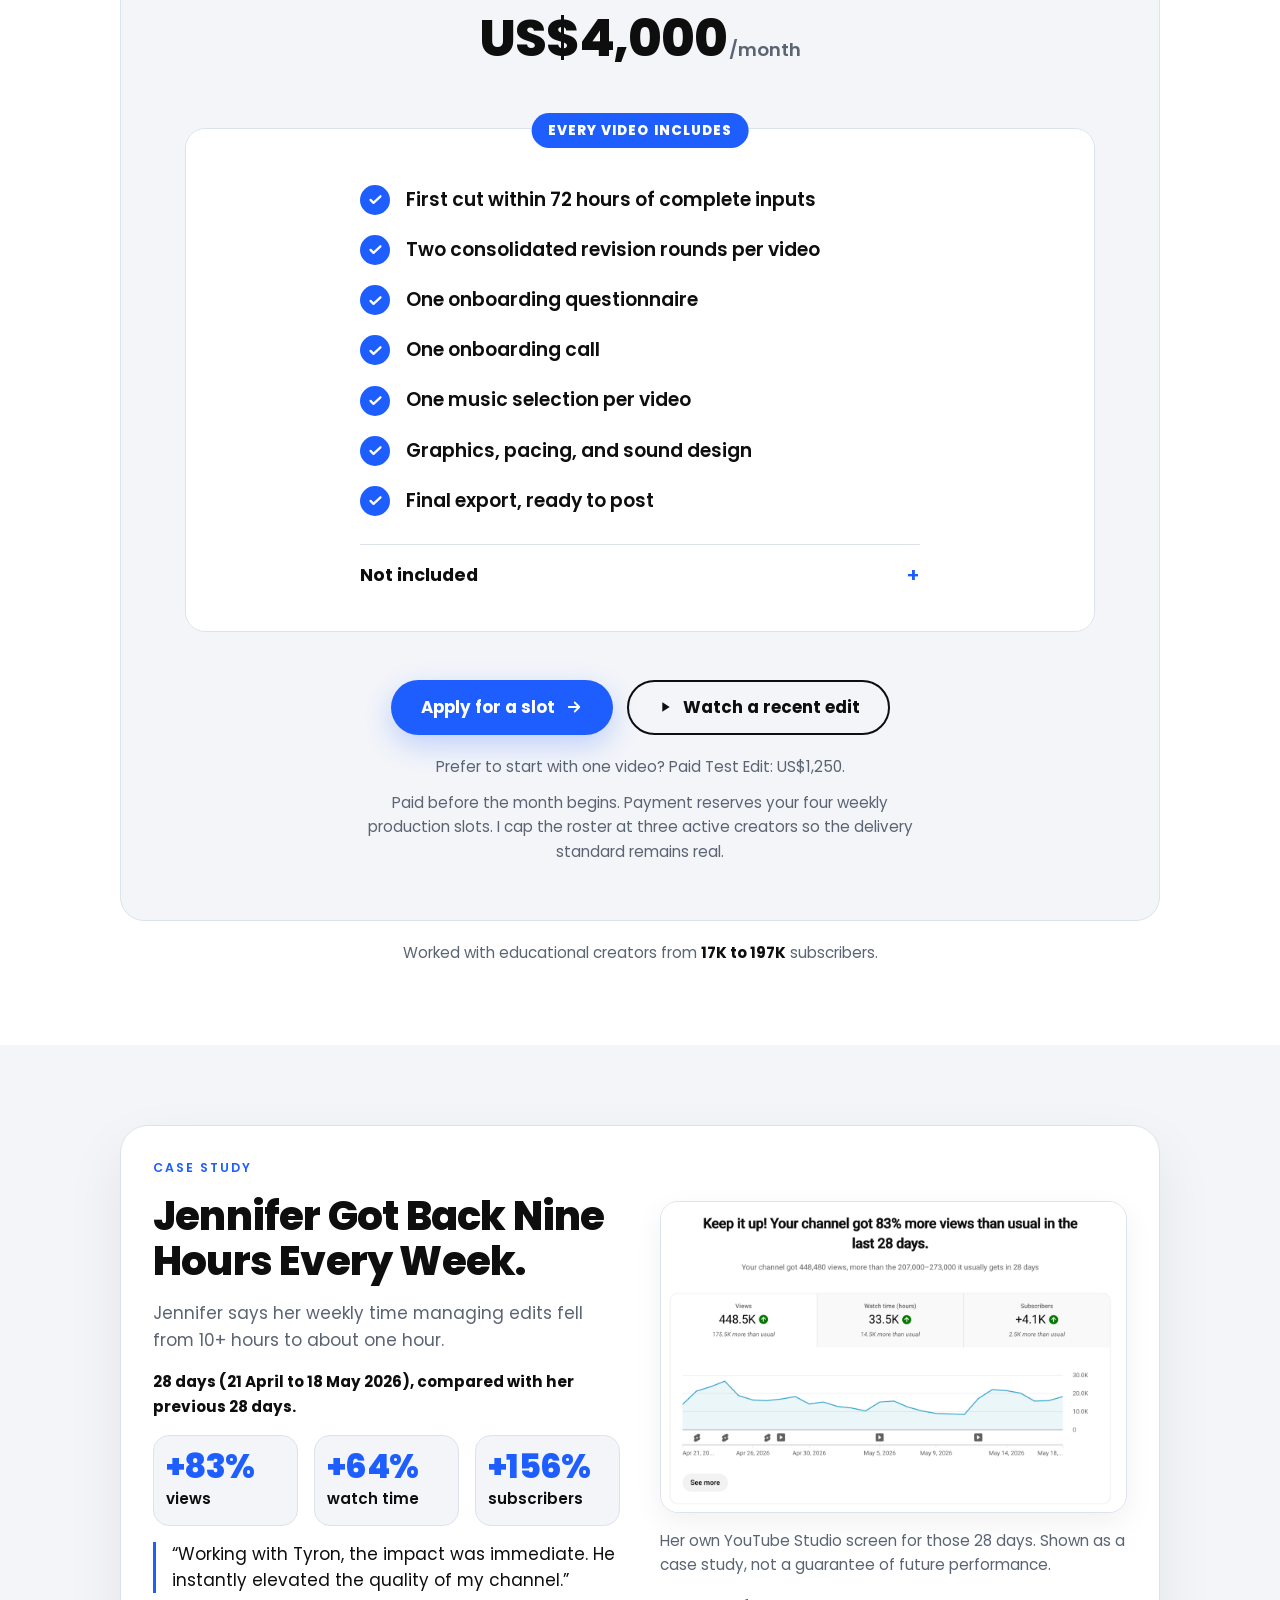
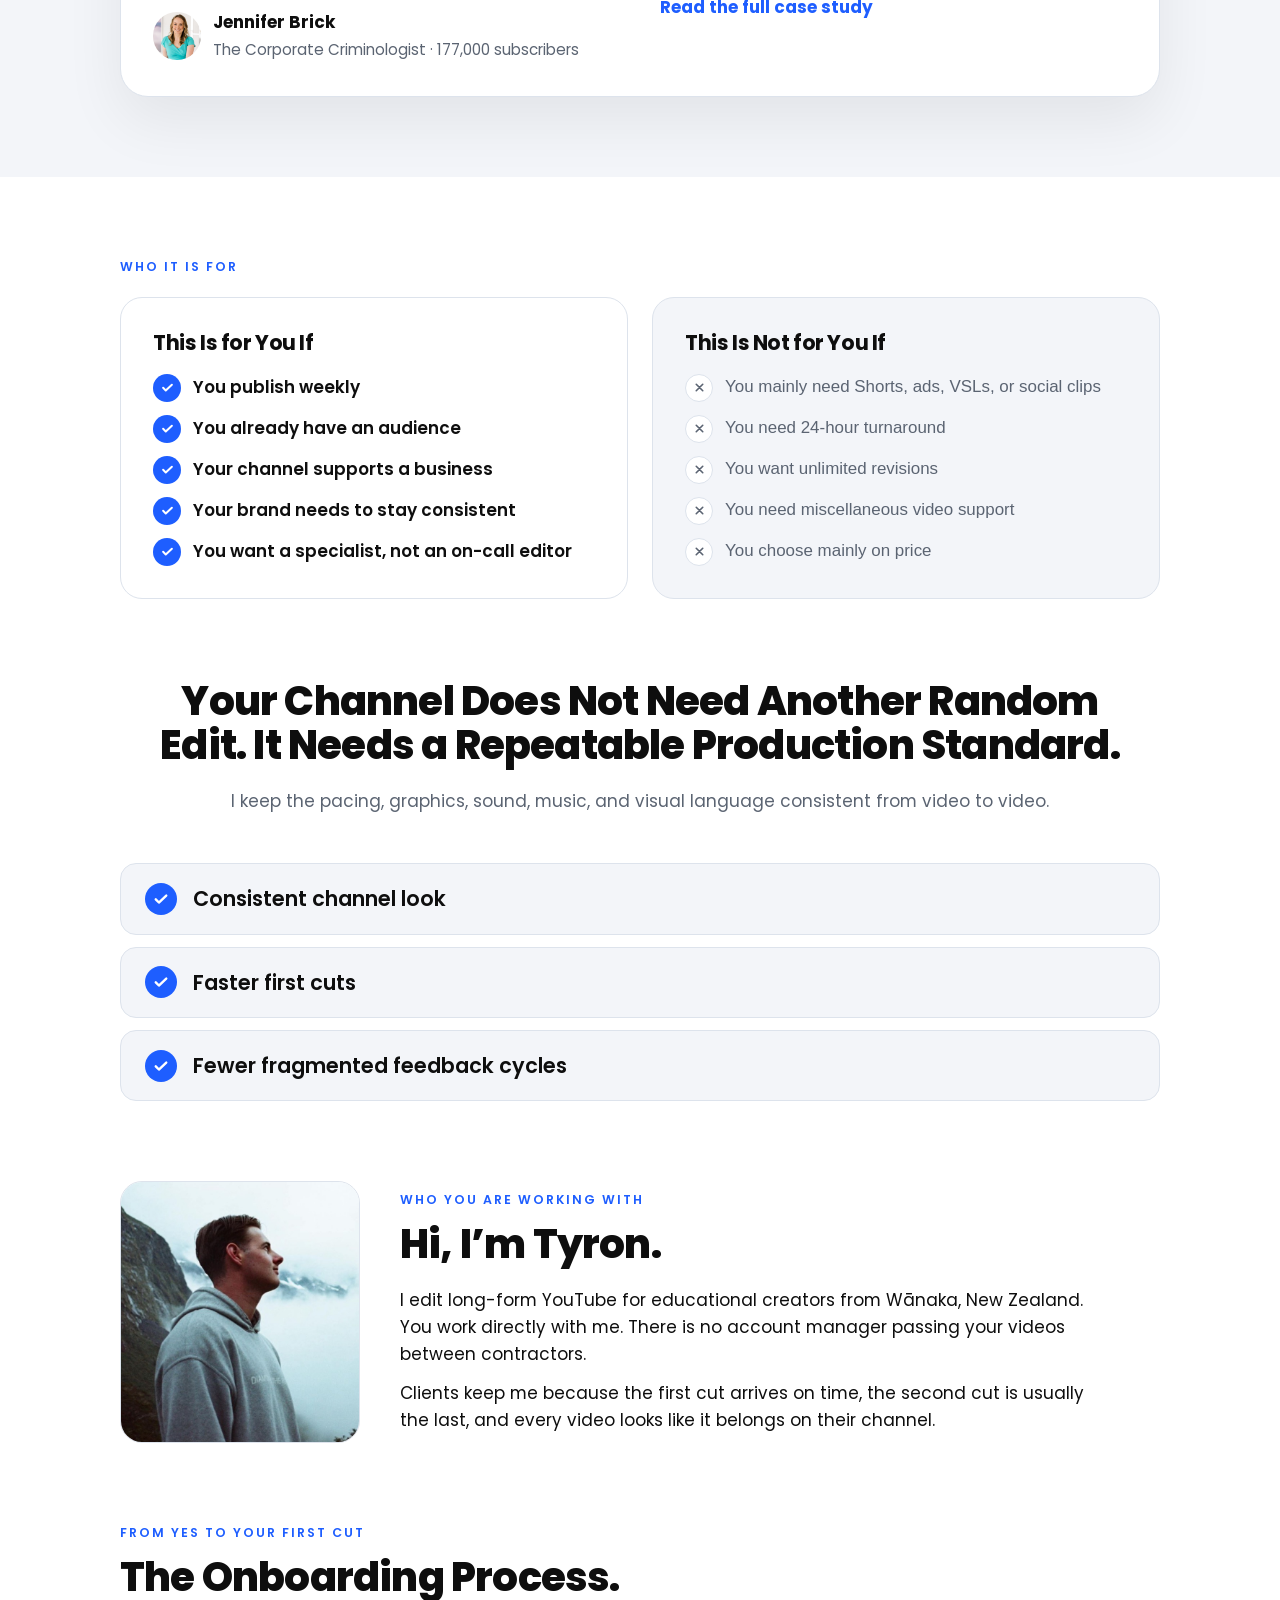
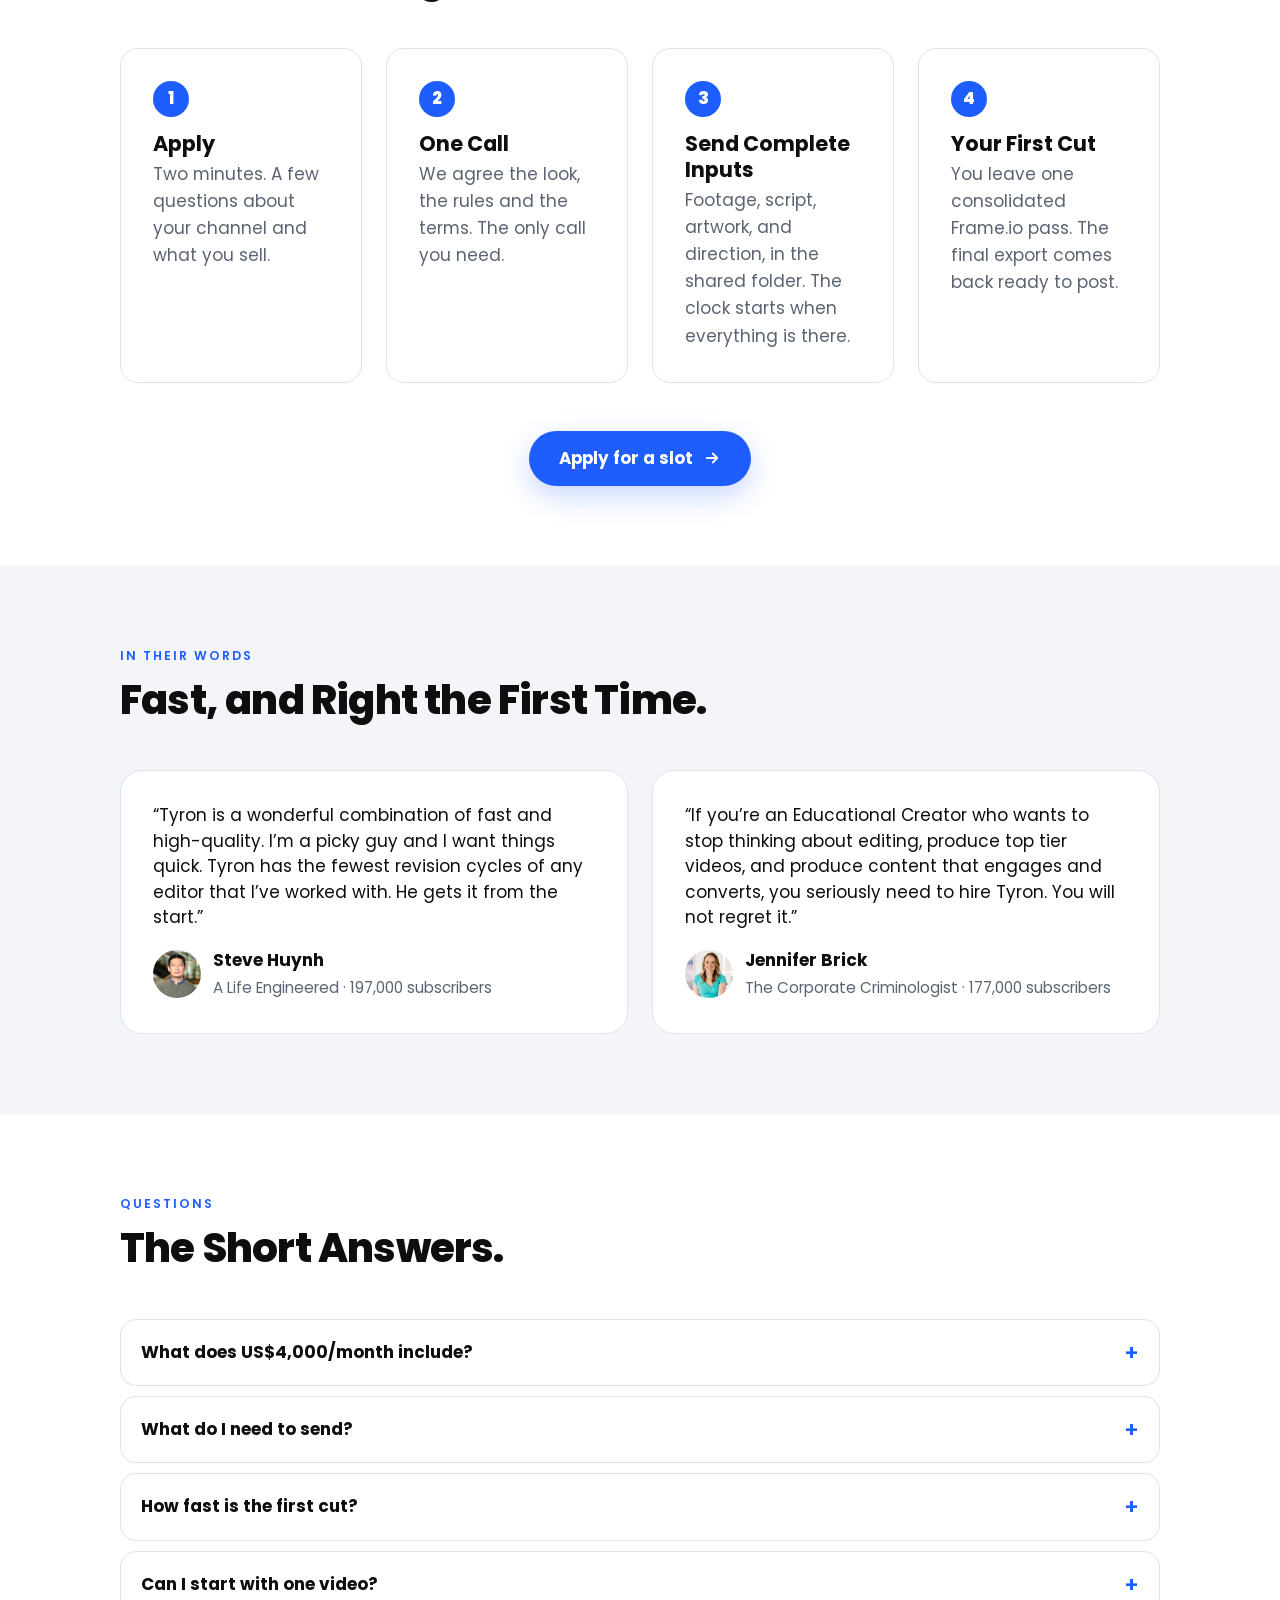
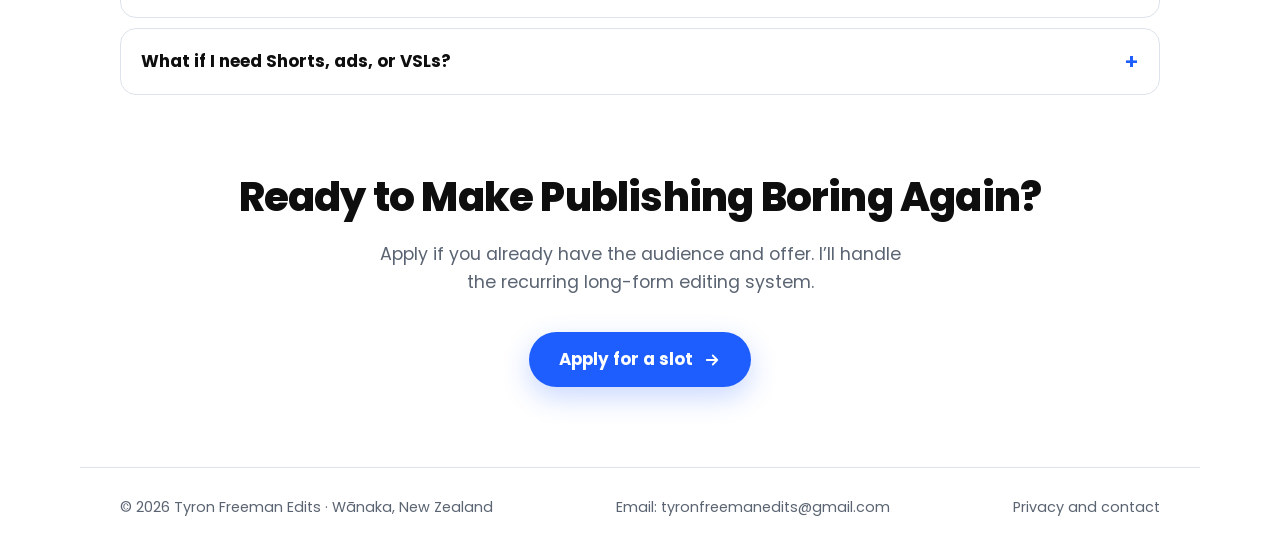
==== commit 38b29b70: "Round 11: ACQ's review (8.4/10), price US$4,000 live, Apply under the video Co-Authored-By: Claude F" ====
--- a/index.html
+++ b/index.html
@@ -11,96 +11,147 @@
 <meta name="description" content="Long-form YouTube editing for educational creators. Four retention-focused videos a month, first cut within 72 hours, consistent with your channel.">
 <link rel="canonical" href="https://tyronfreemanedits.com/">
 <meta property="og:title" content="Tyron Freeman Edits: long-form YouTube editing for educational creators">
-<meta property="og:description" content="Publish every week without carrying the editing bottleneck. Four long-form videos every month. First cut within 72 hours of complete inputs.">
+<meta property="og:description" content="Publish every week without ever worrying about the edit again. Four long-form videos every month. First cut within 72 hours of complete inputs.">
 <meta property="og:image" content="https://tyronfreemanedits.com/assets/img/jennifer-35-hero.jpg">
 <meta property="og:url" content="https://tyronfreemanedits.com/">
 <meta property="og:type" content="website">
 <link rel="stylesheet" href="assets/site.css">
 </head>
 <body>
-<!-- ROUND 4 = ACQ's FINAL review, 12 Nov 2026 ("apply with perfect accuracy"). Built by _mockups/v5/build_page.py: edit the words THERE, not here. No price on this page (the priced version is kept for Tyron's private preview link). Order: hero with video, proof strip, problem and mechanism, Jennifer case study, Hi I'm Tyron (kept), who it is for / not for, package, what this buys you, delivery, testimonials, FAQ, final CTA. -->
+<!-- ROUND 11 = ACQ's review of round 10 (24 Nov 2026, 8.4/10). Built by _mockups/v12/build_page.py: edit the words THERE, not here. PRICE SHOWN. Order: hero (headline, sub-headline, video, one Apply row), offer box (price, what is included, buttons), Jennifer case study, who it is for, problem and mechanism, Hi I'm Tyron, onboarding, two testimonials, FAQ (five), final CTA. -->
 
 <div class="topbar">
   <div class="wrap tight top">
     <a class="wordmark" href="#top"><i></i>Tyron Freeman Edits</a>
     <nav class="nav" aria-label="Sections"><a href="#work">Work</a><a href="#package">The package</a><a href="#results">Results</a><a href="#about">About</a></nav>
-    <a class="btn" href="apply/">Apply</a>
+    <a class="btn" href="apply/" data-cta="topbar">Apply for a slot</a>
   </div>
 </div>
 
 <main id="top">
 
 <section class="band">
-  <div class="wrap hero2">
+  <div class="wrap hero3">
     <div class="hero-copy">
-      <p class="eyebrow reveal">Long-form YouTube editing for educational creators</p>
-      <h1 class="reveal d1">Publish every week <span class="accent">without carrying the editing bottleneck.</span></h1>
-      <p class="lede reveal d2">Retention-focused long-form editing for creators with an audience, an offer, and no desire to manage another editor.</p>
-      <p class="support reveal d2">Four videos every month. First cut within 72 hours of complete inputs.</p>
-      <div class="cta-row reveal d3">
-        <a class="btn" href="apply/">Apply for a slot <svg viewBox="0 0 24 24" aria-hidden="true"><path d="M5 12h14M13 6l6 6-6 6" fill="none" stroke="currentColor" stroke-width="2.4" stroke-linecap="round" stroke-linejoin="round"/></svg></a>
-        <a class="btn ghost" href="https://www.youtube.com/watch?v=v1-h3IuPkt4" data-play><svg viewBox="0 0 24 24" aria-hidden="true"><path d="M8 5v14l11-7z" fill="currentColor"/></svg> Watch a recent edit</a>
-      </div>
-      <p class="note testline reveal d3">Prefer to start with one video? Ask about a Paid Test Edit when you apply.</p>
-    </div>
-    <div class="hero-video reveal d2" id="work">
+      <p class="eyebrow hero-in">Long-form YouTube editing for educational creators</p>
+      <h1 class="hero-in fitw"><span class="ln">Publish Every Week <span class="accent">Without Ever</span></span> <span class="ln accent">Worrying About the Edit Again.</span></h1>
+      <p class="lede fitw hero-in"><span class="ln">Retention-focused long-form editing without the editing bottleneck, for creators</span> <span class="ln">with an audience, an offer, and no desire to manage another editor.</span></p>
+    </div>
+    <div class="hero-video hero-vid" id="work">
       <a class="frame" href="https://www.youtube.com/watch?v=v1-h3IuPkt4" data-yt="v1-h3IuPkt4" data-title="Toxic Job Advice That Sounds Mean (But Works), Jennifer Brick">
       <span class="bar"><b>Toxic Job Advice That Sounds Mean (But Works)</b><span>Jennifer Brick · The Corporate Criminologist</span></span>
       <span class="still"><img fetchpriority="high" src="assets/img/jennifer-35-hero.jpg" alt="A frame from Jennifer Brick's video: a clean card titled Decline Shame beside her" width="1600" height="900"><span class="play" aria-hidden="true"><svg viewBox="0 0 24 24"><path d="M8 5v14l11-7z"/></svg></span></span>
     </a>
       <p class="note">A full long-form edit, start to finish.</p>
     </div>
-  </div>
-</section>
-
-<section class="band">
-  <div class="wrap proofwrap">
-    <p class="proofline reveal">Trusted by educational creators with <b>17K to 197K</b> subscribers · <b>2M+</b> long-form views across client channels</p>
+    <div class="herocta hero-vid">
+      <a class="btn" href="apply/" data-cta="hero">Apply for a slot <svg viewBox="0 0 24 24" aria-hidden="true"><path d="M5 12h14M13 6l6 6-6 6" fill="none" stroke="currentColor" stroke-width="2.4" stroke-linecap="round" stroke-linejoin="round"/></svg></a>
+      <p class="note">Four weekly videos. US$4,000/month.</p>
+    </div>
+  </div>
+</section>
+
+<section class="band" id="package">
+  <div class="wrap offerwrap">
+    <div class="offerbox reveal">
+      <div class="offerhead">
+        <p class="eyebrow">The Retention Editing Partnership</p>
+        <h2><span class="ln">Four Videos Every Month.</span> <span class="ln">One Weekly Production Rhythm.</span></h2>
+        <p class="boxprice"><b>US$4,000</b>/month</p>
+      </div>
+      <div class="offerlist">
+        <span class="tag">Every video includes</span>
+        <div class="offercol">
+        <ul>
+          <li><span class="check" aria-hidden="true"><svg viewBox="0 0 24 24"><path d="M5 12.5l4.2 4.2L19 7.5" fill="none" stroke="currentColor" stroke-width="3.2" stroke-linecap="round" stroke-linejoin="round"/></svg></span><span>First cut within 72 hours of complete inputs</span></li>
+          <li><span class="check" aria-hidden="true"><svg viewBox="0 0 24 24"><path d="M5 12.5l4.2 4.2L19 7.5" fill="none" stroke="currentColor" stroke-width="3.2" stroke-linecap="round" stroke-linejoin="round"/></svg></span><span>Two consolidated revision rounds per video</span></li>
+          <li><span class="check" aria-hidden="true"><svg viewBox="0 0 24 24"><path d="M5 12.5l4.2 4.2L19 7.5" fill="none" stroke="currentColor" stroke-width="3.2" stroke-linecap="round" stroke-linejoin="round"/></svg></span><span>One onboarding questionnaire</span></li>
+          <li><span class="check" aria-hidden="true"><svg viewBox="0 0 24 24"><path d="M5 12.5l4.2 4.2L19 7.5" fill="none" stroke="currentColor" stroke-width="3.2" stroke-linecap="round" stroke-linejoin="round"/></svg></span><span>One onboarding call</span></li>
+          <li><span class="check" aria-hidden="true"><svg viewBox="0 0 24 24"><path d="M5 12.5l4.2 4.2L19 7.5" fill="none" stroke="currentColor" stroke-width="3.2" stroke-linecap="round" stroke-linejoin="round"/></svg></span><span>One music selection per video</span></li>
+          <li><span class="check" aria-hidden="true"><svg viewBox="0 0 24 24"><path d="M5 12.5l4.2 4.2L19 7.5" fill="none" stroke="currentColor" stroke-width="3.2" stroke-linecap="round" stroke-linejoin="round"/></svg></span><span>Graphics, pacing, and sound design</span></li>
+          <li><span class="check" aria-hidden="true"><svg viewBox="0 0 24 24"><path d="M5 12.5l4.2 4.2L19 7.5" fill="none" stroke="currentColor" stroke-width="3.2" stroke-linecap="round" stroke-linejoin="round"/></svg></span><span>Final export, ready to post</span></li>
+        </ul>
+        <details class="notinc"><summary>Not included</summary><p>Shorts, ads, VSLs, rush work, monthly reports, rollover, and mixed deliverables.</p></details>
+        </div>
+      </div>
+      <div class="offerfoot">
+      <div class="cta-row">
+        <a class="btn" href="apply/" data-cta="offerbox">Apply for a slot <svg viewBox="0 0 24 24" aria-hidden="true"><path d="M5 12h14M13 6l6 6-6 6" fill="none" stroke="currentColor" stroke-width="2.4" stroke-linecap="round" stroke-linejoin="round"/></svg></a>
+        <a class="btn ghost" href="https://www.youtube.com/watch?v=v1-h3IuPkt4" data-play><svg viewBox="0 0 24 24" aria-hidden="true"><path d="M8 5v14l11-7z" fill="currentColor"/></svg> Watch a recent edit</a>
+      </div>
+      <p class="note">Prefer to start with one video? Paid Test Edit: US$1,250.</p>
+      <p class="note">Paid before the month begins. Payment reserves your four weekly production slots. I cap the roster at three active creators so the delivery standard remains real.</p>
+      </div>
+    </div>
+    <p class="proofline reveal d1">Worked with educational creators from <b>17K to 197K</b> subscribers.</p>
+  </div>
+</section>
+
+<section class="band grey" id="results">
+  <div class="wrap">
+    <div class="casecard slim2">
+      <div class="caseleft">
+        <p class="eyebrow">Case study</p>
+        <h2>Jennifer Got Back Nine Hours Every Week.</h2>
+        <p class="casesub">Jennifer says her weekly time managing edits fell from 10+ hours to about one hour.</p>
+        <p class="period">28 days (21 April to 18 May 2026), compared with her previous 28 days.</p>
+        <div class="bigstats">
+          <div class="num reveal"><b data-count="83">+83%</b><span>views</span></div>
+          <div class="num reveal d1"><b data-count="64">+64%</b><span>watch time</span></div>
+          <div class="num reveal d2"><b data-count="156">+156%</b><span>subscribers</span></div>
+        </div>
+        <p class="quote">“Working with Tyron, the impact was immediate. He instantly elevated the quality of my channel.”</p>
+        <div class="who">
+          <img loading="lazy" decoding="async" src="assets/img/jennifer.jpg" alt="Jennifer Brick" width="48" height="48">
+          <div><b>Jennifer Brick</b><span>The Corporate Criminologist · 177,000 subscribers</span></div>
+        </div>
+      </div>
+      <div class="caseright">
+        <div class="chart reveal d1"><img loading="lazy" decoding="async" src="assets/img/jennifer-28-days.png" alt="YouTube Studio: Jennifer's channel got 83% more views than usual in the last 28 days" width="1200" height="800"></div>
+        <p class="note">Her own YouTube Studio screen for those 28 days. Shown as a case study, not a guarantee of future performance.</p>
+        <p><a class="textlink" href="jennifer-brick-case-study/">Read the full case study</a></p>
+      </div>
+    </div>
+  </div>
+</section>
+
+<section class="band" id="fit">
+  <div class="wrap stack">
+    <p class="eyebrow reveal">Who it is for</p>
+    <div class="fit2 equal">
+      <div class="reveal d1">
+        <h3>This Is for You If</h3>
+        <ul>
+          <li><span class="check" aria-hidden="true"><svg viewBox="0 0 24 24"><path d="M5 12.5l4.2 4.2L19 7.5" fill="none" stroke="currentColor" stroke-width="3.2" stroke-linecap="round" stroke-linejoin="round"/></svg></span><span>You publish weekly</span></li>
+          <li><span class="check" aria-hidden="true"><svg viewBox="0 0 24 24"><path d="M5 12.5l4.2 4.2L19 7.5" fill="none" stroke="currentColor" stroke-width="3.2" stroke-linecap="round" stroke-linejoin="round"/></svg></span><span>You already have an audience</span></li>
+          <li><span class="check" aria-hidden="true"><svg viewBox="0 0 24 24"><path d="M5 12.5l4.2 4.2L19 7.5" fill="none" stroke="currentColor" stroke-width="3.2" stroke-linecap="round" stroke-linejoin="round"/></svg></span><span>Your channel supports a business</span></li>
+          <li><span class="check" aria-hidden="true"><svg viewBox="0 0 24 24"><path d="M5 12.5l4.2 4.2L19 7.5" fill="none" stroke="currentColor" stroke-width="3.2" stroke-linecap="round" stroke-linejoin="round"/></svg></span><span>Your brand needs to stay consistent</span></li>
+          <li><span class="check" aria-hidden="true"><svg viewBox="0 0 24 24"><path d="M5 12.5l4.2 4.2L19 7.5" fill="none" stroke="currentColor" stroke-width="3.2" stroke-linecap="round" stroke-linejoin="round"/></svg></span><span>You want a specialist, not an on-call editor</span></li>
+        </ul>
+      </div>
+      <div class="reveal d2 not">
+        <h3>This Is Not for You If</h3>
+        <ul>
+          <li><span class="cross" aria-hidden="true"><svg viewBox="0 0 24 24"><path d="M6 6l12 12M18 6L6 18" fill="none" stroke="currentColor" stroke-width="3" stroke-linecap="round"/></svg></span><span>You mainly need Shorts, ads, VSLs, or social clips</span></li>
+          <li><span class="cross" aria-hidden="true"><svg viewBox="0 0 24 24"><path d="M6 6l12 12M18 6L6 18" fill="none" stroke="currentColor" stroke-width="3" stroke-linecap="round"/></svg></span><span>You need 24-hour turnaround</span></li>
+          <li><span class="cross" aria-hidden="true"><svg viewBox="0 0 24 24"><path d="M6 6l12 12M18 6L6 18" fill="none" stroke="currentColor" stroke-width="3" stroke-linecap="round"/></svg></span><span>You want unlimited revisions</span></li>
+          <li><span class="cross" aria-hidden="true"><svg viewBox="0 0 24 24"><path d="M6 6l12 12M18 6L6 18" fill="none" stroke="currentColor" stroke-width="3" stroke-linecap="round"/></svg></span><span>You need miscellaneous video support</span></li>
+          <li><span class="cross" aria-hidden="true"><svg viewBox="0 0 24 24"><path d="M6 6l12 12M18 6L6 18" fill="none" stroke="currentColor" stroke-width="3" stroke-linecap="round"/></svg></span><span>You choose mainly on price</span></li>
+        </ul>
+      </div>
+    </div>
   </div>
 </section>
 
 <section class="band valueband">
   <div class="wrap">
-    <h2 class="reveal">Your channel does not need another random edit. <span class="accent">It needs a repeatable production standard.</span></h2>
-    <p class="reveal d1">I keep the pacing, graphics, sound, music, and visual language consistent from video to video. That means you can publish every week without rebuilding the editing process each time.</p>
-    <ul class="points reveal d2">
+    <h2 class="reveal">Your Channel Does Not Need Another Random Edit. It Needs a Repeatable Production Standard.</h2>
+    <p class="reveal d1">I keep the pacing, graphics, sound, music, and visual language consistent from video to video.</p>
+    <ul class="points rows reveal d2">
       <li><span class="check" aria-hidden="true"><svg viewBox="0 0 24 24"><path d="M5 12.5l4.2 4.2L19 7.5" fill="none" stroke="currentColor" stroke-width="3.2" stroke-linecap="round" stroke-linejoin="round"/></svg></span><span>Consistent channel look</span></li>
       <li><span class="check" aria-hidden="true"><svg viewBox="0 0 24 24"><path d="M5 12.5l4.2 4.2L19 7.5" fill="none" stroke="currentColor" stroke-width="3.2" stroke-linecap="round" stroke-linejoin="round"/></svg></span><span>Faster first cuts</span></li>
       <li><span class="check" aria-hidden="true"><svg viewBox="0 0 24 24"><path d="M5 12.5l4.2 4.2L19 7.5" fill="none" stroke="currentColor" stroke-width="3.2" stroke-linecap="round" stroke-linejoin="round"/></svg></span><span>Fewer fragmented feedback cycles</span></li>
     </ul>
-  </div>
-</section>
-
-<section class="band grey" id="results">
-  <div class="wrap">
-    <div class="casecard reveal">
-      <div class="casehead">
-        <p class="eyebrow">Case study</p>
-        <h2>Jennifer got back nine hours every week.</h2>
-        <p class="casesub">After onboarding, her weekly editing and management time fell from 10+ hours to about one hour.</p>
-      </div>
-      <p class="period">28 days (21 April to 18 May 2026), compared with her previous 28 days.</p>
-      <div class="bigstats">
-        <div><b>+83%</b><span>views</span></div>
-        <div><b>+64%</b><span>watch time</span></div>
-        <div><b>+156%</b><span>subscribers</span></div>
-      </div>
-      <p class="disclaimer">Her results are shown as a case study, not a guarantee of future performance.</p>
-      <div class="case">
-        <div class="stack">
-          <p class="quote">“Tyron’s onboarding was clear and easy. He immediately elevated my channel quality, cut my time to about an hour per video, boosted AVD, views and revenue, and freed up time for me to launch new products and grow my email list by thousands.”</p>
-          <div class="who">
-            <img loading="lazy" decoding="async" src="assets/img/jennifer.jpg" alt="Jennifer Brick" width="48" height="48">
-            <div><b>Jennifer Brick</b><span>The Corporate Criminologist · 177,000 subscribers</span></div>
-          </div>
-          <p><a class="textlink" href="jennifer-brick-case-study/">Read the full case study</a></p>
-        </div>
-        <div class="stack">
-          <div class="chart"><img loading="lazy" decoding="async" src="assets/img/jennifer-28-days.png" alt="YouTube Studio: Jennifer's channel got 83% more views than usual in the last 28 days" width="1200" height="800"></div>
-          <p class="note">Her own YouTube Studio screen for those 28 days.</p>
-        </div>
-      </div>
-    </div>
   </div>
 </section>
 
@@ -116,140 +167,57 @@
   </div>
 </section>
 
-<section class="band">
-  <div class="wrap stack">
-    <p class="eyebrow reveal">Who it is for</p>
-    <div class="fit2">
-      <div class="reveal d1">
-        <h3>This is for you if</h3>
-        <ul>
-          <li><span class="check" aria-hidden="true"><svg viewBox="0 0 24 24"><path d="M5 12.5l4.2 4.2L19 7.5" fill="none" stroke="currentColor" stroke-width="3.2" stroke-linecap="round" stroke-linejoin="round"/></svg></span><span>You publish weekly</span></li>
-          <li><span class="check" aria-hidden="true"><svg viewBox="0 0 24 24"><path d="M5 12.5l4.2 4.2L19 7.5" fill="none" stroke="currentColor" stroke-width="3.2" stroke-linecap="round" stroke-linejoin="round"/></svg></span><span>You already have an audience</span></li>
-          <li><span class="check" aria-hidden="true"><svg viewBox="0 0 24 24"><path d="M5 12.5l4.2 4.2L19 7.5" fill="none" stroke="currentColor" stroke-width="3.2" stroke-linecap="round" stroke-linejoin="round"/></svg></span><span>Your channel supports a business</span></li>
-          <li><span class="check" aria-hidden="true"><svg viewBox="0 0 24 24"><path d="M5 12.5l4.2 4.2L19 7.5" fill="none" stroke="currentColor" stroke-width="3.2" stroke-linecap="round" stroke-linejoin="round"/></svg></span><span>You want a specialist</span></li>
-          <li><span class="check" aria-hidden="true"><svg viewBox="0 0 24 24"><path d="M5 12.5l4.2 4.2L19 7.5" fill="none" stroke="currentColor" stroke-width="3.2" stroke-linecap="round" stroke-linejoin="round"/></svg></span><span>Your brand needs to stay visually consistent</span></li>
-        </ul>
-      </div>
-      <div class="reveal d2 not">
-        <h3>This is not for you if</h3>
-        <ul>
-          <li><span class="cross" aria-hidden="true"><svg viewBox="0 0 24 24"><path d="M6 6l12 12M18 6L6 18" fill="none" stroke="currentColor" stroke-width="3" stroke-linecap="round"/></svg></span><span>You mainly need Shorts, ads, VSLs, or social clips</span></li>
-          <li><span class="cross" aria-hidden="true"><svg viewBox="0 0 24 24"><path d="M6 6l12 12M18 6L6 18" fill="none" stroke="currentColor" stroke-width="3" stroke-linecap="round"/></svg></span><span>You need 24-hour turnaround</span></li>
-          <li><span class="cross" aria-hidden="true"><svg viewBox="0 0 24 24"><path d="M6 6l12 12M18 6L6 18" fill="none" stroke="currentColor" stroke-width="3" stroke-linecap="round"/></svg></span><span>You want unlimited revisions</span></li>
-          <li><span class="cross" aria-hidden="true"><svg viewBox="0 0 24 24"><path d="M6 6l12 12M18 6L6 18" fill="none" stroke="currentColor" stroke-width="3" stroke-linecap="round"/></svg></span><span>You want an on-call employee</span></li>
-          <li><span class="cross" aria-hidden="true"><svg viewBox="0 0 24 24"><path d="M6 6l12 12M18 6L6 18" fill="none" stroke="currentColor" stroke-width="3" stroke-linecap="round"/></svg></span><span>You publish irregularly</span></li>
-          <li><span class="cross" aria-hidden="true"><svg viewBox="0 0 24 24"><path d="M6 6l12 12M18 6L6 18" fill="none" stroke="currentColor" stroke-width="3" stroke-linecap="round"/></svg></span><span>You are choosing mainly on price</span></li>
-        </ul>
-      </div>
-    </div>
-  </div>
-</section>
-
-<section class="band grey" id="package">
-  <div class="wrap package">
-    <div class="stack offer reveal">
-      <p class="eyebrow">The package</p>
-      <h2>The Retention Editing Partnership</h2>
-      <p class="offerline">Four long-form YouTube videos. One weekly production rhythm.</p>
-      <p class="note">Paid before the month begins. Payment reserves your four weekly production slots.</p>
-      <div class="cta-row"><a class="btn" href="apply/">Apply for a slot <svg viewBox="0 0 24 24" aria-hidden="true"><path d="M5 12h14M13 6l6 6-6 6" fill="none" stroke="currentColor" stroke-width="2.4" stroke-linecap="round" stroke-linejoin="round"/></svg></a></div>
-      <p class="note">I work with three active creators at a time so the 72-hour delivery standard remains real.</p>
-      <div class="testbox" id="test">
-        <b>Prefer to start with one video?</b>
-        <span>Paid Test Edit: one long-form video, paid before production, with the same editing standard and 72-hour first-cut target.</span>
-      </div>
-    </div>
-    <div class="pkg-card reveal d1">
-      <span class="tag">What you get</span>
-      <ul>
-        <li><span class="check" aria-hidden="true"><svg viewBox="0 0 24 24"><path d="M5 12.5l4.2 4.2L19 7.5" fill="none" stroke="currentColor" stroke-width="3.2" stroke-linecap="round" stroke-linejoin="round"/></svg></span><div><b>Four long-form videos per month</b></div></li>
-        <li><span class="check" aria-hidden="true"><svg viewBox="0 0 24 24"><path d="M5 12.5l4.2 4.2L19 7.5" fill="none" stroke="currentColor" stroke-width="3.2" stroke-linecap="round" stroke-linejoin="round"/></svg></span><div><b>One video per week</b></div></li>
-        <li><span class="check" aria-hidden="true"><svg viewBox="0 0 24 24"><path d="M5 12.5l4.2 4.2L19 7.5" fill="none" stroke="currentColor" stroke-width="3.2" stroke-linecap="round" stroke-linejoin="round"/></svg></span><div><b>First cut within 72 hours of complete inputs</b></div></li>
-        <li><span class="check" aria-hidden="true"><svg viewBox="0 0 24 24"><path d="M5 12.5l4.2 4.2L19 7.5" fill="none" stroke="currentColor" stroke-width="3.2" stroke-linecap="round" stroke-linejoin="round"/></svg></span><div><b>Two consolidated revision rounds per video</b></div></li>
-        <li><span class="check" aria-hidden="true"><svg viewBox="0 0 24 24"><path d="M5 12.5l4.2 4.2L19 7.5" fill="none" stroke="currentColor" stroke-width="3.2" stroke-linecap="round" stroke-linejoin="round"/></svg></span><div><b>One onboarding questionnaire</b></div></li>
-        <li><span class="check" aria-hidden="true"><svg viewBox="0 0 24 24"><path d="M5 12.5l4.2 4.2L19 7.5" fill="none" stroke="currentColor" stroke-width="3.2" stroke-linecap="round" stroke-linejoin="round"/></svg></span><div><b>One onboarding call</b></div></li>
-        <li><span class="check" aria-hidden="true"><svg viewBox="0 0 24 24"><path d="M5 12.5l4.2 4.2L19 7.5" fill="none" stroke="currentColor" stroke-width="3.2" stroke-linecap="round" stroke-linejoin="round"/></svg></span><div><b>One music selection per video</b></div></li>
-        <li><span class="check" aria-hidden="true"><svg viewBox="0 0 24 24"><path d="M5 12.5l4.2 4.2L19 7.5" fill="none" stroke="currentColor" stroke-width="3.2" stroke-linecap="round" stroke-linejoin="round"/></svg></span><div><b>Graphics, pacing, sound design, and final export</b></div></li>
-      </ul>
-      <p class="inputs"><b>Complete inputs</b> means footage, script, artwork, and required direction are supplied in the shared folder. The 72-hour clock starts once all required inputs arrive.</p>
-    </div>
-  </div>
-</section>
-
-<section class="band" id="buys">
-  <div class="wrap stack">
-    <h2 class="reveal">What this actually buys you</h2>
-    <div class="buys">
-      <div class="reveal d1"><small>The outcome</small><p>Publish consistently while spending your time on the business behind the channel.</p></div>
-      <div class="reveal d2"><small>Why it works</small><p>Relevant client proof, a repeatable system, and a specialist who understands educational content.</p></div>
-      <div class="reveal d2"><small>How fast</small><p>First cut within 72 hours once complete inputs arrive.</p></div>
-      <div class="reveal d3"><small>Your effort</small><p>One onboarding call, one shared folder, and one consolidated feedback pass.</p></div>
-    </div>
-  </div>
-</section>
-
-<section class="band grey" id="how">
-  <div class="wrap stack">
-    <p class="eyebrow reveal">How delivery works</p>
-    <h2 class="reveal d1">Four steps, then it runs every week.</h2>
+<section class="band" id="how">
+  <div class="wrap stack">
+    <p class="eyebrow reveal">From yes to your first cut</p>
+    <h2 class="reveal d1">The Onboarding Process.</h2>
     <div class="steps">
       <div class="reveal d1"><b>Apply</b><span>Two minutes. A few questions about your channel and what you sell.</span></div>
-      <div class="reveal d2"><b>One call</b><span>We agree the look, the rules and the terms. The only call you need.</span></div>
-      <div class="reveal d2"><b>Send complete inputs</b><span>Upload footage, script, artwork, and direction to the shared folder. The 72-hour clock starts once everything required to edit has arrived.</span></div>
-      <div class="reveal d3"><b>First cut back within 72 hours</b><span>Your notes arrive in one consolidated Frame.io pass. The final export comes back ready to post.</span></div>
-    </div>
-    <p class="scopenote reveal">Two revision rounds are included per video. New creative direction, rush work, unused capacity, and mixed deliverables are outside the core package.</p>
-    <div class="cta-row reveal" style="justify-content: center;"><a class="btn" href="apply/">Apply for a slot <svg viewBox="0 0 24 24" aria-hidden="true"><path d="M5 12h14M13 6l6 6-6 6" fill="none" stroke="currentColor" stroke-width="2.4" stroke-linecap="round" stroke-linejoin="round"/></svg></a></div>
-  </div>
-</section>
-
-<section class="band dark" id="voices">
+      <div class="reveal d2"><b>One Call</b><span>We agree the look, the rules and the terms. The only call you need.</span></div>
+      <div class="reveal d2"><b>Send Complete Inputs</b><span>Footage, script, artwork, and direction, in the shared folder. The clock starts when everything is there.</span></div>
+      <div class="reveal d3"><b>Your First Cut</b><span>You leave one consolidated Frame.io pass. The final export comes back ready to post.</span></div>
+    </div>
+    <div class="cta-row reveal" style="justify-content: center;"><a class="btn" href="apply/" data-cta="process">Apply for a slot <svg viewBox="0 0 24 24" aria-hidden="true"><path d="M5 12h14M13 6l6 6-6 6" fill="none" stroke="currentColor" stroke-width="2.4" stroke-linecap="round" stroke-linejoin="round"/></svg></a></div>
+  </div>
+</section>
+
+<section class="band grey light-voices" id="voices">
   <div class="wrap stack">
     <p class="eyebrow reveal">In their words</p>
-    <h2 class="reveal d1">Fast, and right the first time.</h2>
-    <div class="cards">
+    <h2 class="reveal d1">Fast, and Right the First Time.</h2>
+    <div class="cards two">
       <div class="card reveal d1">
         <p>“Tyron is a wonderful combination of fast and high-quality. I’m a picky guy and I want things quick. Tyron has the fewest revision cycles of any editor that I’ve worked with. He gets it from the start.”</p>
         <div class="who"><img loading="lazy" decoding="async" src="assets/img/steve.jpg" alt="Steve Huynh" width="48" height="48"><div><b>Steve Huynh</b><span>A Life Engineered · 197,000 subscribers</span></div></div>
       </div>
       <div class="card reveal d2">
-        <p>“If you don’t have enough time to actually grow your channel or business the way you want to, working with Tyron will be a night and day difference. You’ll go from stressing about your next upload to being videos ahead of your schedule.”</p>
-        <div class="who"><img loading="lazy" decoding="async" src="assets/img/brodie.jpg" alt="Brodie Reed" width="48" height="48"><div><b>Brodie Reed</b><span>42,000 subscribers</span></div></div>
-      </div>
-      <div class="card reveal d2">
-        <p>“With my previous editor I couldn’t rely on work getting completed on time and deadlines would be missed often. With Tyron he is lightning quick and I get V1 and changes made super fast. Would recommend.”</p>
-        <div class="who"><img loading="lazy" decoding="async" src="assets/img/jamie.jpg" alt="Jamie Whiffen" width="48" height="48"><div><b>Jamie Whiffen</b><span>17,000 subscribers</span></div></div>
-      </div>
-      <div class="card reveal d3">
-        <p>“Tyron did a fantastic job editing my video. He was quick to implement feedback, communicated clearly, and delivered everything on time. I will happily work with him again and recommend him to anyone looking for a skilled video editor.”</p>
-        <div class="who"><span class="initials" aria-hidden="true">TT</span><div><b>Tony Teaches Tech</b><span>135,000 subscribers</span></div></div>
+        <p>“If you’re an Educational Creator who wants to stop thinking about editing, produce top tier videos, and produce content that engages and converts, you seriously need to hire Tyron. You will not regret it.”</p>
+        <div class="who"><img loading="lazy" decoding="async" src="assets/img/jennifer.jpg" alt="Jennifer Brick" width="48" height="48"><div><b>Jennifer Brick</b><span>The Corporate Criminologist · 177,000 subscribers</span></div></div>
       </div>
     </div>
   </div>
 </section>
 
 <section class="band" id="faq">
-  <div class="wrap narrow stack">
+  <div class="wrap stack">
     <p class="eyebrow reveal">Questions</p>
-    <h2 class="reveal d1">The short answers.</h2>
+    <h2 class="reveal d1">The Short Answers.</h2>
     <div class="faq reveal d1">
-      <details><summary>What does the monthly package include?</summary><p>The Retention Editing Partnership is four long-form videos a month: one video per week, the first cut within 72 hours of complete inputs, two consolidated revision rounds per video, one onboarding questionnaire, one onboarding call, one music selection per video, graphics, pacing, sound design, and final export.</p></details>
+      <details><summary>What does US$4,000/month include?</summary><p>Four long-form videos, one each week. Each video gets a first cut, two consolidated revision rounds, one music selection, graphics, pacing, sound design, and final export. Onboarding is one questionnaire and one call.</p></details>
       <details><summary>What do I need to send?</summary><p>Complete inputs: footage, script, artwork, and required direction, supplied in the shared folder.</p></details>
-      <details><summary>How fast is the first cut?</summary><p>Within 72 hours of complete inputs. The clock starts once all required inputs arrive. There is no rush option, because 72 hours is already the standard.</p></details>
-      <details><summary>How do revisions work?</summary><p>Two consolidated revision rounds are included per video. Each round is one list of notes in Frame.io, due within three working days of delivery.</p></details>
-      <details><summary>Can I start with one video?</summary><p>Yes. A Paid Test Edit is one long-form video, paid before production, with the same editing standard and 72-hour first-cut target.</p></details>
+      <details><summary>How fast is the first cut?</summary><p>Within 72 hours of complete inputs. The clock starts once all required inputs arrive. There is no rush option, because that is already the standard.</p></details>
+      <details><summary>Can I start with one video?</summary><p>Yes. A Paid Test Edit is US$1,250 for one long-form video, paid before production, with the same editing standard and two revision rounds.</p></details>
       <details><summary>What if I need Shorts, ads, or VSLs?</summary><p>They are not included in this package. My focus is long-form YouTube editing. Other kinds of video are only considered as separately scoped projects when capacity allows.</p></details>
-      <details><summary>Will my views go up?</summary><p>No performance outcome is guaranteed, because views also depend on topic, script, thumbnail, title, audience demand, and distribution. What I guarantee is a defined editing process and delivery standard. Jennifer’s results are shown as a case study.</p></details>
-    </div>
-  </div>
-</section>
-
-<section class="band grey" id="apply">
+    </div>
+  </div>
+</section>
+
+<section class="band" id="apply">
   <div class="wrap stack center">
-    <h2 class="reveal">Ready to make weekly publishing boring again?</h2>
+    <h2 class="reveal">Ready to Make Publishing Boring Again?</h2>
     <p class="reveal d1" style="color: var(--muted); max-width: 30em; font-size: 1.1rem;">Apply if you already have the audience and offer. I’ll handle the recurring long-form editing system.</p>
     <div class="cta-row reveal d2" style="justify-content: center;">
-      <a class="btn" href="apply/">Apply for a slot <svg viewBox="0 0 24 24" aria-hidden="true"><path d="M5 12h14M13 6l6 6-6 6" fill="none" stroke="currentColor" stroke-width="2.4" stroke-linecap="round" stroke-linejoin="round"/></svg></a>
+      <a class="btn" href="apply/" data-cta="final">Apply for a slot <svg viewBox="0 0 24 24" aria-hidden="true"><path d="M5 12h14M13 6l6 6-6 6" fill="none" stroke="currentColor" stroke-width="2.4" stroke-linecap="round" stroke-linejoin="round"/></svg></a>
     </div>
   </div>
 </section>
--- a/assets/site.css
+++ b/assets/site.css
@@ -335,3 +335,275 @@
   .bigstats b { font-size: 1.22rem; }
   .bigstats span { font-size: 0.7rem; }
 }
+
+/* ---- Round 11 (ACQ's review, 24 Nov 2026: one Apply row right under the hero video). Includes rounds 10, 9, 8, 7 and 6 below. ---- */
+.hero3 .herocta { display: grid; justify-items: center; gap: var(--gap-xs, 12px); margin-top: var(--gap-m, 48px); width: 100%; }
+.hero3 .herocta .note { margin: 0; text-align: center; color: var(--muted); }
+/* ---- Round 10 (Tyron's notes, 24 Nov 2026 10:22 am: even spacing, a roomier price box, its list top to bottom). Includes rounds 9, 8, 7 and 6 below. ---- */
+/* ---- Round 9 (Tyron's notes, 24 Nov 2026 10:00 am: one width through the whole page, the price box carries the package). Includes rounds 8, 7 and 6 below. ---- */
+/* ---- Round 8 (Tyron's notes, 23 Nov 2026 6:16 pm: offer box under the video, even text sizes, no black). Includes rounds 7 and 6 below. ---- */
+/* ---- Round 7 (Tyron's notes, 23 Nov 2026: hero top to bottom, subtle motion while scrolling). ---- */
+/* ---- Round 6 (ACQ's second review, 20 Nov 2026: fit before the offer, a shorter case study, one grid) ---- */
+/* the grid: 1120 wide, 40px sides on a computer, 24px on a phone; sections 96px apart (64px on a phone) */
+.wrap, .wrap.hero2, #results .wrap, .wrap.proofwrap { max-width: 1120px; padding-left: max(40px, env(safe-area-inset-left, 0px)); padding-right: max(40px, env(safe-area-inset-right, 0px)); }
+.wrap.tight { max-width: 1120px; }
+main .band > .wrap:not(.hero2):not(.hero3):not(.proofwrap) { padding-block: 96px; }
+main .valueband > .wrap { padding-block: 0 96px; }
+footer .wrap { max-width: 1120px; }
+@media (max-width: 760px) {
+  .wrap, .wrap.hero2, #results .wrap, .wrap.proofwrap { padding-left: max(24px, env(safe-area-inset-left, 0px)); padding-right: max(24px, env(safe-area-inset-right, 0px)); }
+  main .band > .wrap:not(.hero2):not(.hero3):not(.proofwrap) { padding-block: 64px; }
+  main .valueband > .wrap { padding-block: 0 64px; }
+}
+/* gaps 24px; cards 32px inside on a computer, 24px on a phone */
+.fit2, .steps, .cards, .package { gap: 24px; }
+.fit2 > div, .pkg-card, .steps > div, .card, .casecard { padding: 32px; }
+@media (max-width: 760px) { .fit2 > div, .pkg-card, .steps > div, .card, .casecard { padding: 24px; } }
+/* no line of reading text wider than about 65 characters */
+main p { max-width: 65ch; }
+.center p, .valueband p, .proofline { margin-inline: auto; }
+/* hero: the price on its own line */
+.hero2 .heroprice { margin: 0; font-size: 1.02rem; font-weight: 600; color: var(--muted); }
+.hero2 .heroprice b { font-size: 1.6rem; font-weight: 800; color: var(--fg); letter-spacing: -0.02em; font-variant-numeric: tabular-nums; margin-right: 2px; }
+/* who it is for: the two cards are compared, so they are the same height */
+.fit2.equal { align-items: stretch; }
+/* the case study, cut down: words and numbers on the left, the chart on the right */
+.casecard.slim2 { display: grid; grid-template-columns: minmax(0, 0.5fr) minmax(0, 0.5fr); gap: 40px; align-items: center; }
+.caseleft, .caseright { display: grid; gap: 16px; min-width: 0; align-content: start; }
+.caseleft h2 { font-size: clamp(1.6rem, 2.8vw, 2.2rem); }
+.caseleft .casesub { margin: 0; color: var(--muted); font-size: 1.02rem; }
+.caseleft .period { margin: 0; font-weight: 700; font-size: 0.92rem; }
+.casecard.slim2 .bigstats div { padding: 14px 12px; border-radius: 16px; }
+.casecard.slim2 .bigstats b { font-size: clamp(1.4rem, 2.6vw, 2.1rem); }
+.casecard.slim2 .bigstats span { font-size: 0.86rem; }
+.caseleft .quote { margin: 0; font-size: 1.05rem; border-left: 3px solid var(--accent); padding-left: 16px; }
+.caseright .note, .caseright p { margin: 0; }
+@media (max-width: 900px) { .casecard.slim2 { grid-template-columns: 1fr; } }
+/* the package: price, one line, the button; "Not included" folds away */
+.offer .testline2 { margin: 0; }
+.pkg-card .notinc { border-top: 1px solid var(--line); padding-top: 14px; }
+.pkg-card .notinc summary { cursor: pointer; font-weight: 700; list-style: none; display: flex; justify-content: space-between; align-items: center; min-height: 32px; }
+.pkg-card .notinc summary::-webkit-details-marker { display: none; }
+.pkg-card .notinc summary::after { content: "+"; color: var(--accent); font-size: 1.25rem; font-weight: 600; }
+.pkg-card .notinc[open] summary::after { content: "–"; }
+.pkg-card .notinc p { margin: 8px 0 0; color: var(--muted); font-size: 0.93rem; }
+/* three testimonials in one row on the case study page */
+.cards.three { grid-template-columns: repeat(3, minmax(0, 1fr)); }
+@media (max-width: 900px) { .cards.three { grid-template-columns: 1fr; } }
+/* every button at least 48px tall */
+.top .btn { min-height: 48px; }
+@media (max-width: 420px) { .top .btn { padding: 8px 14px; font-size: 0.88rem; } }
+/* motion: hero words 350ms, hero video 450ms, each fade 80ms apart, every fade happens once (the numbers and the package use .reveal), buttons lift 2px. Nothing else. */
+@keyframes tfeUp { from { opacity: 0; transform: translateY(10px); } to { opacity: 1; transform: none; } }
+.hero-in { animation: tfeUp .35s ease-out both; }
+.hero-vid { animation: tfeUp .45s ease-out .08s both; }
+html.anim .reveal { transform: translateY(10px); transition: opacity .4s ease, transform .4s ease; }
+html.anim .reveal.in { transform: none; }
+.reveal.d1 { transition-delay: .08s; } .reveal.d2 { transition-delay: .16s; } .reveal.d3 { transition-delay: .24s; }
+.frame:hover { transform: translateY(-2px); }
+@media (prefers-reduced-motion: reduce) {
+  .hero-in, .hero-vid { animation: none; }
+  html.anim .reveal,   .btn:hover, .frame:hover, .card:hover { transform: none; }
+}
+/* the hero keeps under 700px tall on a computer */
+.wrap.hero2 { padding-block: clamp(30px, 3.4vw, 48px) clamp(26px, 2.8vw, 40px); }
+
+/* ===== Round 7 additions ===== */
+/* hero, top to bottom: the headline across the full width, then the sub-headline, the price and buttons, then the video */
+.wrap.hero3 { max-width: 1120px; display: grid; justify-items: center; text-align: center; gap: 0; padding-block: clamp(36px, 4.4vw, 64px) clamp(28px, 3.4vw, 48px); }
+.hero3 .hero-copy { display: grid; gap: 16px; justify-items: center; min-width: 0; width: 100%; }
+.hero3 h1 { font-size: clamp(2.2rem, 5.4vw, 4.4rem); line-height: 1.04; letter-spacing: -0.03em; max-width: 18em; text-wrap: balance; }
+.hero3 .lede { font-size: clamp(1.05rem, 1.7vw, 1.25rem); color: var(--muted); max-width: 40em; margin: 0; }
+.hero3 .support { margin: 0; font-weight: 500; font-size: 1.02rem; line-height: 1.5; }
+.hero3 .heroprice { margin: 0; font-size: 1.02rem; font-weight: 600; color: var(--muted); }
+.hero3 .heroprice b { font-size: 1.6rem; font-weight: 800; color: var(--fg); letter-spacing: -0.02em; font-variant-numeric: tabular-nums; margin-right: 2px; }
+.hero3 .cta-row { justify-content: center; gap: 12px 14px; }
+.hero3 .testline { margin: 0; }
+.hero3 .hero-video { width: 100%; max-width: 960px; margin-top: clamp(28px, 3.6vw, 48px); display: grid; gap: 12px; scroll-margin-top: 90px; }
+.hero3 .hero-video .note { text-align: center; margin: 0 auto; }
+.hero3 .hero-video .frame { border-radius: 24px; padding: 12px; }
+.hero3 .hero-video .frame .bar b { overflow: hidden; text-overflow: ellipsis; white-space: nowrap; display: block; }
+.hero3 .hero-video .frame .bar b::before { display: inline-block; margin-right: 8px; vertical-align: middle; }
+.hero3 .hero-video .frame .bar span { min-width: 0; overflow: hidden; text-overflow: ellipsis; flex: 0 1 auto; }
+.hero3 .play { width: 88px; height: 88px; }
+@media (max-width: 760px) { .hero3 .hero-video .frame .bar span { display: none; } .hero3 .play { width: 64px; height: 64px; } }
+
+/* motion while scrolling: everything rises a little and fades in once, cards one after another; the hero video settles in from
+   slightly smaller; the case-study numbers count up once. Never the price or the buttons. All off under reduced motion. */
+html.anim .reveal { transform: translateY(18px); transition: opacity .55s cubic-bezier(.2,.7,.2,1), transform .55s cubic-bezier(.2,.7,.2,1); }
+html.anim .reveal.in { transform: none; }
+.hero-in { animation: tfeUp .45s cubic-bezier(.2,.7,.2,1) both; }
+.hero3 .hero-copy > .hero-in:nth-child(2) { animation-delay: .06s; }
+.hero3 .hero-copy > .hero-in:nth-child(3) { animation-delay: .12s; }
+.hero3 .hero-copy > .hero-in:nth-child(n+4) { animation-delay: .18s; }
+@keyframes tfeSettle { from { opacity: 0; transform: translateY(24px) scale(.965); } to { opacity: 1; transform: none; } }
+.hero-vid { animation: tfeSettle .7s cubic-bezier(.2,.7,.2,1) .22s both; }
+html.anim .chart.reveal { transform: translateY(18px) scale(.98); }
+html.anim .chart.reveal.in { transform: none; }
+@media (prefers-reduced-motion: reduce) {
+  .hero-in, .hero-vid { animation: none; }
+  html.anim .reveal, html.anim .chart.reveal { opacity: 1; transform: none; transition: none; }
+}
+
+/* ===== Round 8 additions (Tyron, 23 Nov 2026 6:16 pm) ===== */
+/* one even set of text sizes: headline, section heading, card heading, body, small. Nothing under 15px. */
+:root { --t-h2: clamp(1.9rem, 3.3vw, 2.5rem); --t-h3: 1.3rem; --t-body: 1.06rem; --t-small: 0.95rem; }
+main h2, main .valueband h2, main .caseleft h2 { font-size: var(--t-h2); line-height: 1.12; }
+main h3, main .fit2 h3, main .steps b { font-size: var(--t-h3); line-height: 1.25; }
+main p, main li, main .steps span, main .pkg-card li b, main .card p, main .quote, main .caseleft .quote, main .caseleft .casesub, main .points li, main .faq p, main .faq summary { font-size: var(--t-body); }
+main .note, main .proofline, main .caseright .note, main .casecard.slim2 .bigstats span, main .who span, main .caseleft .period, main .pkg-card .notinc p, main figcaption { font-size: var(--t-small); }
+main .pkg-card li b { font-weight: 600; }
+/* the hero: headline, sub-headline, then the video as wide as the page's content, the same space on both sides */
+.hero3 h1 { font-size: clamp(2.3rem, 5.2vw, 4.2rem); max-width: 17em; }
+.hero3 .hero-video { max-width: none; }
+/* no black anywhere: the video's frame is light grey, the testimonials sit on the light grey band in white cards */
+.frame { background: var(--bg-2); color: var(--fg); border: 1px solid var(--line); box-shadow: 0 20px 50px rgba(14, 14, 14, 0.10); }
+.frame .bar, .frame .bar b { color: var(--fg); }
+.frame .bar span { color: var(--muted); }
+.band.light-voices .card { background: var(--card); border: 1px solid var(--line); color: var(--fg); }
+.band.light-voices .card p, .band.light-voices .who b { color: var(--fg); }
+.band.light-voices .who span, .band.light-voices .note { color: var(--muted); }
+/* the offer in its own small box under the video: four videos, the price, the two buttons, the test edit */
+main .band > .wrap.offerwrap:not(.hero2):not(.hero3):not(.proofwrap) { padding-block: 8px 88px; }
+.wrap.offerwrap { display: grid; justify-items: center; gap: 24px; }
+.offerbox { width: 100%; max-width: 760px; background: var(--bg-2); border: 1px solid var(--line); border-radius: 24px; padding: 32px 40px; display: grid; gap: 16px; justify-items: center; text-align: center; }
+.offerbox .support { margin: 0; font-weight: 600; }
+.offerbox .boxprice { margin: 0; color: var(--muted); font-weight: 600; font-size: var(--t-body); }
+.offerbox .boxprice b { font-size: var(--t-h2); font-weight: 800; color: var(--fg); letter-spacing: -0.02em; font-variant-numeric: tabular-nums; margin-right: 2px; }
+.offerbox .cta-row { justify-content: center; gap: 12px 14px; }
+.offerbox .note, .offerwrap .proofline { margin: 0; }
+/* the package, top to bottom: heading, the list in one box, the button under the list, then one line of terms */
+.pkgdown { justify-items: center; text-align: center; }
+.pkgdown .pkg-card { width: 100%; max-width: 820px; text-align: left; margin-top: 12px; }
+.pkgdown .pkg-card ul { display: grid; grid-template-columns: repeat(2, minmax(0, 1fr)); gap: 14px 32px; }
+.pkgdown .cta-row { justify-content: center; }
+.pkgdown .pkgnote { margin: 0 auto; color: var(--muted); max-width: 56ch; }
+/* the case study page: the same sizes, and the narrow phone screenshot centred in a light-grey panel */
+.prose h1 { font-size: clamp(2.1rem, 4.2vw, 3rem); }
+.prose h2 { font-size: 1.6rem; }
+.prose p, .prose li, .prose blockquote { font-size: var(--t-body); }
+.prose figcaption { font-size: var(--t-small); }
+.phonefig { background: var(--bg-2); border: 1px solid var(--line); border-radius: 18px; padding: 28px; display: grid; justify-items: center; gap: 12px; margin: 0; }
+.phonefig .chart { width: 100%; max-width: 340px; }
+.phonefig figcaption { text-align: center; }
+@media (max-width: 760px) {
+  .offerbox { padding: 24px; }
+  .pkgdown .pkg-card ul { grid-template-columns: 1fr; }
+  .phonefig { padding: 20px; }
+}
+
+/* ===== Round 9 additions (Tyron, 24 Nov 2026 10:00 am): ONE width through the whole page ===== */
+/* Every block fills the same content box: 1,040px on a computer (the 1,120 grid less its 40px sides), the screen less its sides
+   below that. The headline, the sub-headline, the video, the price box, every card row and the FAQ all line up to it. The
+   headline's size follows that box's real width (container units: 100cqw = the box), so a scrollbar can't make it 15px wider. */
+.hero3 .hero-copy { container-type: inline-size; }
+/* the headline: two lines on a computer (16.1em and 39.9em are the measured widths of the longest lines in Poppins), the widest exactly as wide as the video (the font size follows the width) */
+.hero3 h1.fitw { max-width: none; width: 100%; font-size: calc(100cqw / var(--h1k, 16.1)); line-height: 1.02; text-wrap: initial; }
+.hero3 .lede.fitw { max-width: none; width: 100%; font-size: calc(100cqw / var(--ledek, 39.9)); line-height: 1.45; }
+.hero3 .fitw .ln { display: block; white-space: nowrap; }
+@media (max-width: 760px) {
+  .hero3 h1.fitw { width: auto; font-size: clamp(2.1rem, 9.6vw, 2.6rem); text-wrap: balance; }
+  .hero3 .lede.fitw { width: auto; font-size: var(--t-body); }
+  .hero3 .fitw .ln { display: inline; white-space: normal; }
+}
+/* the offer = the package: as wide as the video, the price with what they get, then the buttons */
+.offerbox { max-width: none; width: 100%; padding: 48px 40px; gap: 28px; justify-items: stretch; }
+.offerbox .offerhead { display: grid; gap: 12px; justify-items: center; text-align: center; }
+.offerbox .offerhead h2, .offerbox .offerhead p { margin: 0; max-width: none; }
+.offerbox .offerhead h2 .ln { display: block; }
+@media (max-width: 760px) { .offerbox .offerhead h2 .ln { display: inline; } }
+.offerbox .offerlist { position: relative; background: var(--card); border: 1px solid var(--line); border-radius: 20px; padding: 40px 36px 24px; display: grid; gap: 20px; text-align: left; }
+.offerbox .offerlist .tag { position: absolute; top: -14px; left: 50%; transform: translateX(-50%); background: var(--accent); color: var(--accent-ink); font-weight: 800; font-size: 0.78rem; letter-spacing: 0.08em; text-transform: uppercase; padding: 5px 14px; border-radius: 999px; white-space: nowrap; }
+.offerbox .offerlist ul { list-style: none; margin: 0; padding: 0; display: grid; grid-template-columns: repeat(2, minmax(0, 1fr)); gap: 16px 40px; }
+.offerbox .offerlist li { display: grid; grid-template-columns: 26px 1fr; gap: 12px; align-items: start; font-weight: 600; max-width: none; }
+.offerbox .offerlist .check { width: 26px; height: 26px; color: var(--accent-ink); }
+.offerbox .offerlist .check svg { width: 15px; height: 15px; }
+.offerbox .notinc { border-top: 1px solid var(--line); padding-top: 14px; }
+.offerbox .notinc summary { cursor: pointer; font-weight: 700; list-style: none; display: flex; justify-content: space-between; align-items: center; min-height: 32px; }
+.offerbox .notinc summary::-webkit-details-marker { display: none; }
+.offerbox .notinc summary::after { content: "+"; color: var(--accent); font-size: 1.25rem; font-weight: 600; }
+.offerbox .notinc[open] summary::after { content: "–"; }
+.offerbox .notinc p { margin: 8px 0 0; color: var(--muted); font-size: var(--t-small); }
+.offerbox .note { text-align: center; margin: 0 auto; max-width: 62ch; }
+.offerbox .cta-row { justify-content: center; }
+main .band > .wrap.offerwrap:not(.hero2):not(.hero3):not(.proofwrap) { padding-block: 8px 96px; }
+/* the problem and mechanism block: as wide as the rest; its three points one under the other, full width, a little bigger */
+.valueband .wrap { max-width: 1120px; }
+.valueband h2 { max-width: none; text-wrap: balance; }
+.valueband p { max-width: none; }
+.points.rows { display: grid; grid-template-columns: 1fr; gap: 12px; width: 100%; margin-top: 32px; }
+.points.rows li { display: flex; width: 100%; max-width: none; border-radius: 16px; padding: 18px 24px; gap: 16px; font-size: var(--t-h3); font-weight: 600; text-align: left; background: var(--bg-2); }
+.points.rows .check { width: 32px; height: 32px; }
+.points.rows .check svg { width: 18px; height: 18px; }
+/* the questions use the same width as everything else */
+#faq .wrap { max-width: 1120px; }
+@media (max-width: 760px) {
+  .offerbox { padding: 28px 20px; gap: 24px; }
+  .offerbox .offerlist { padding: 32px 20px 18px; }
+  .offerbox .offerlist ul { grid-template-columns: 1fr; }
+  .points.rows li { padding: 14px 16px; }
+}
+
+/* ===== Round 10 additions (Tyron, 24 Nov 2026 10:22 am): EVEN spacing, nothing squashed, no big holes ===== */
+/* Four steps only: a label to its heading 12px; a heading to its line 20px; a heading (or line) to the cards, list or button 48px;
+   one section to the next 80px. On a phone: 12 / 16 / 36 / 64. Two white sections in a row share ONE 80px gap, not 80 + 80. */
+:root { --sec: 80px; --gap-xs: 12px; --gap-s: 20px; --gap-m: 48px; }
+@media (max-width: 760px) { :root { --sec: 64px; --gap-s: 16px; --gap-m: 36px; } }
+main .band > .wrap:not(.hero2):not(.hero3):not(.proofwrap), main #results > .wrap.wrap, main .valueband > .wrap.wrap { padding-block: var(--sec); }
+main > section.band:not(.grey) + section.band:not(.grey) > .wrap:not(.hero2):not(.hero3):not(.proofwrap) { padding-top: 0; }
+main .stack { gap: 0; }
+main .stack > * { margin-top: 0; margin-bottom: 0; }
+main .stack > .eyebrow + * { margin-top: var(--gap-xs); }
+main .stack > .eyebrow + .fit2 { margin-top: var(--gap-s); }
+main .stack > h2 + * { margin-top: var(--gap-m); }
+main .stack > h2 + p { margin-top: var(--gap-s); }
+main .stack > * + .cta-row { margin-top: var(--gap-m); }
+main .stack > p + .cta-row { margin-top: calc(var(--gap-m) - 12px); }
+main h2 { margin: 0; }
+.valueband .wrap > h2 { margin: 0; }
+.valueband .wrap > p { margin: var(--gap-s) auto 0; }
+.valueband .points.rows { margin-top: var(--gap-m); }
+/* the hero: more air between the label, the headline, the line under it and the video */
+.wrap.hero3 { padding-block: 72px var(--sec); }
+.hero3 .hero-copy { gap: 0; }
+.hero3 .hero-copy > .eyebrow { margin: 0 0 24px; }
+.hero3 h1.fitw { line-height: 1.1; margin: 0; }
+.hero3 .lede.fitw { margin: 32px 0 0; line-height: 1.5; }
+.hero3 .hero-video { margin-top: 64px; gap: 16px; }
+/* the price box: roomier and a little bigger; the list ONE column, 1 to 7, then "Not included" under it */
+main .band > .wrap.offerwrap:not(.hero2):not(.hero3):not(.proofwrap) { padding-bottom: var(--sec); gap: var(--gap-s); }
+.offerbox { padding: 64px 64px 56px; gap: var(--gap-m); }
+.offerbox .offerhead { gap: 0; }
+.offerbox .offerhead .eyebrow { margin-bottom: var(--gap-xs); }
+.offerbox .offerhead h2 { font-size: clamp(2.1rem, 3.6vw, 2.9rem); line-height: 1.12; }
+.offerbox .boxprice { margin-top: 24px; font-size: 1.15rem; }
+.offerbox .boxprice b { font-size: clamp(2.4rem, 4vw, 3.2rem); }
+.offerbox .offerlist { padding: 56px 48px 40px; }
+.offerbox .offercol { width: fit-content; max-width: 100%; margin: 0 auto; display: grid; gap: 28px; min-width: min(560px, 100%); }
+.offerbox .offerlist ul { grid-template-columns: 1fr; gap: 20px; }
+.offerbox .offerlist li { font-size: 1.18rem; grid-template-columns: 30px 1fr; gap: 16px; align-items: center; }
+.offerbox .offerlist .check { width: 30px; height: 30px; }
+.offerbox .offerlist .check svg { width: 17px; height: 17px; }
+.offerbox .offerlist .tag { font-size: 0.85rem; padding: 7px 16px; top: -16px; }
+.offerbox .notinc summary { font-size: 1.1rem; }
+.offerbox .offerfoot { display: grid; gap: var(--gap-s); justify-items: center; }
+.offerbox .offerfoot .note { margin: 0; }
+.offerbox .offerfoot .note + .note { margin-top: -8px; }
+@media (max-width: 760px) {
+  .wrap.hero3 { padding-block: 40px var(--sec); }
+  .hero3 .hero-copy > .eyebrow { margin-bottom: 16px; }
+  .hero3 .lede.fitw { margin-top: 20px; }
+  .hero3 .hero-video { margin-top: 40px; }
+  .offerbox { padding: 40px 20px 36px; }
+  .offerbox .offerhead h2 { font-size: 1.75rem; }
+  .offerbox .offerlist { padding: 40px 20px 28px; }
+  .offerbox .offercol { min-width: 0; width: 100%; }
+  .offerbox .offerlist li { font-size: 1.06rem; grid-template-columns: 26px 1fr; gap: 12px; }
+  .offerbox .offerlist .check { width: 26px; height: 26px; }
+}
+/* "Hi, I'm Tyron": the same steps inside (label 12, heading to words 20, between paragraphs 12) */
+#about .lines { display: grid; gap: 0; align-content: center; }
+#about .lines > * { margin: 0; }
+#about .lines > .eyebrow + h2 { margin-top: var(--gap-xs); }
+#about .lines > h2 + p { margin-top: var(--gap-s); }
+#about .lines > p + p { margin-top: 12px; }
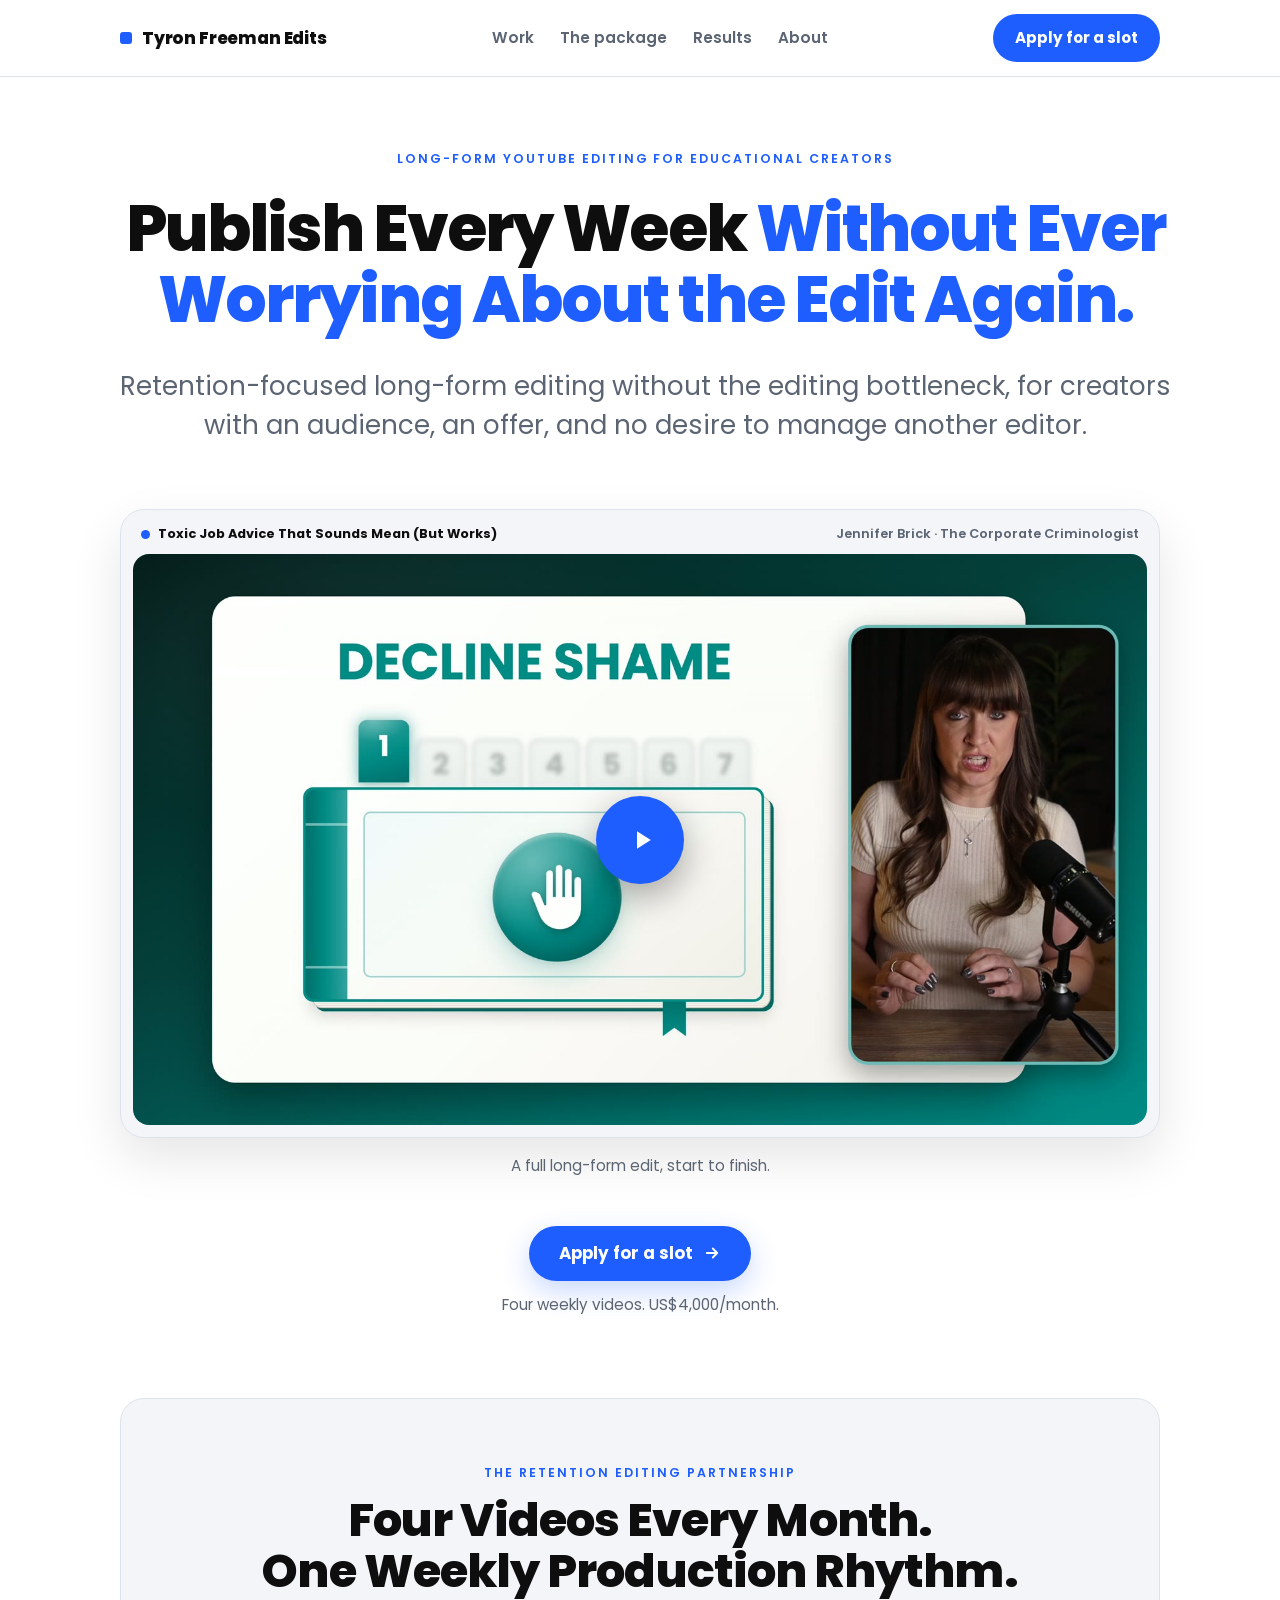
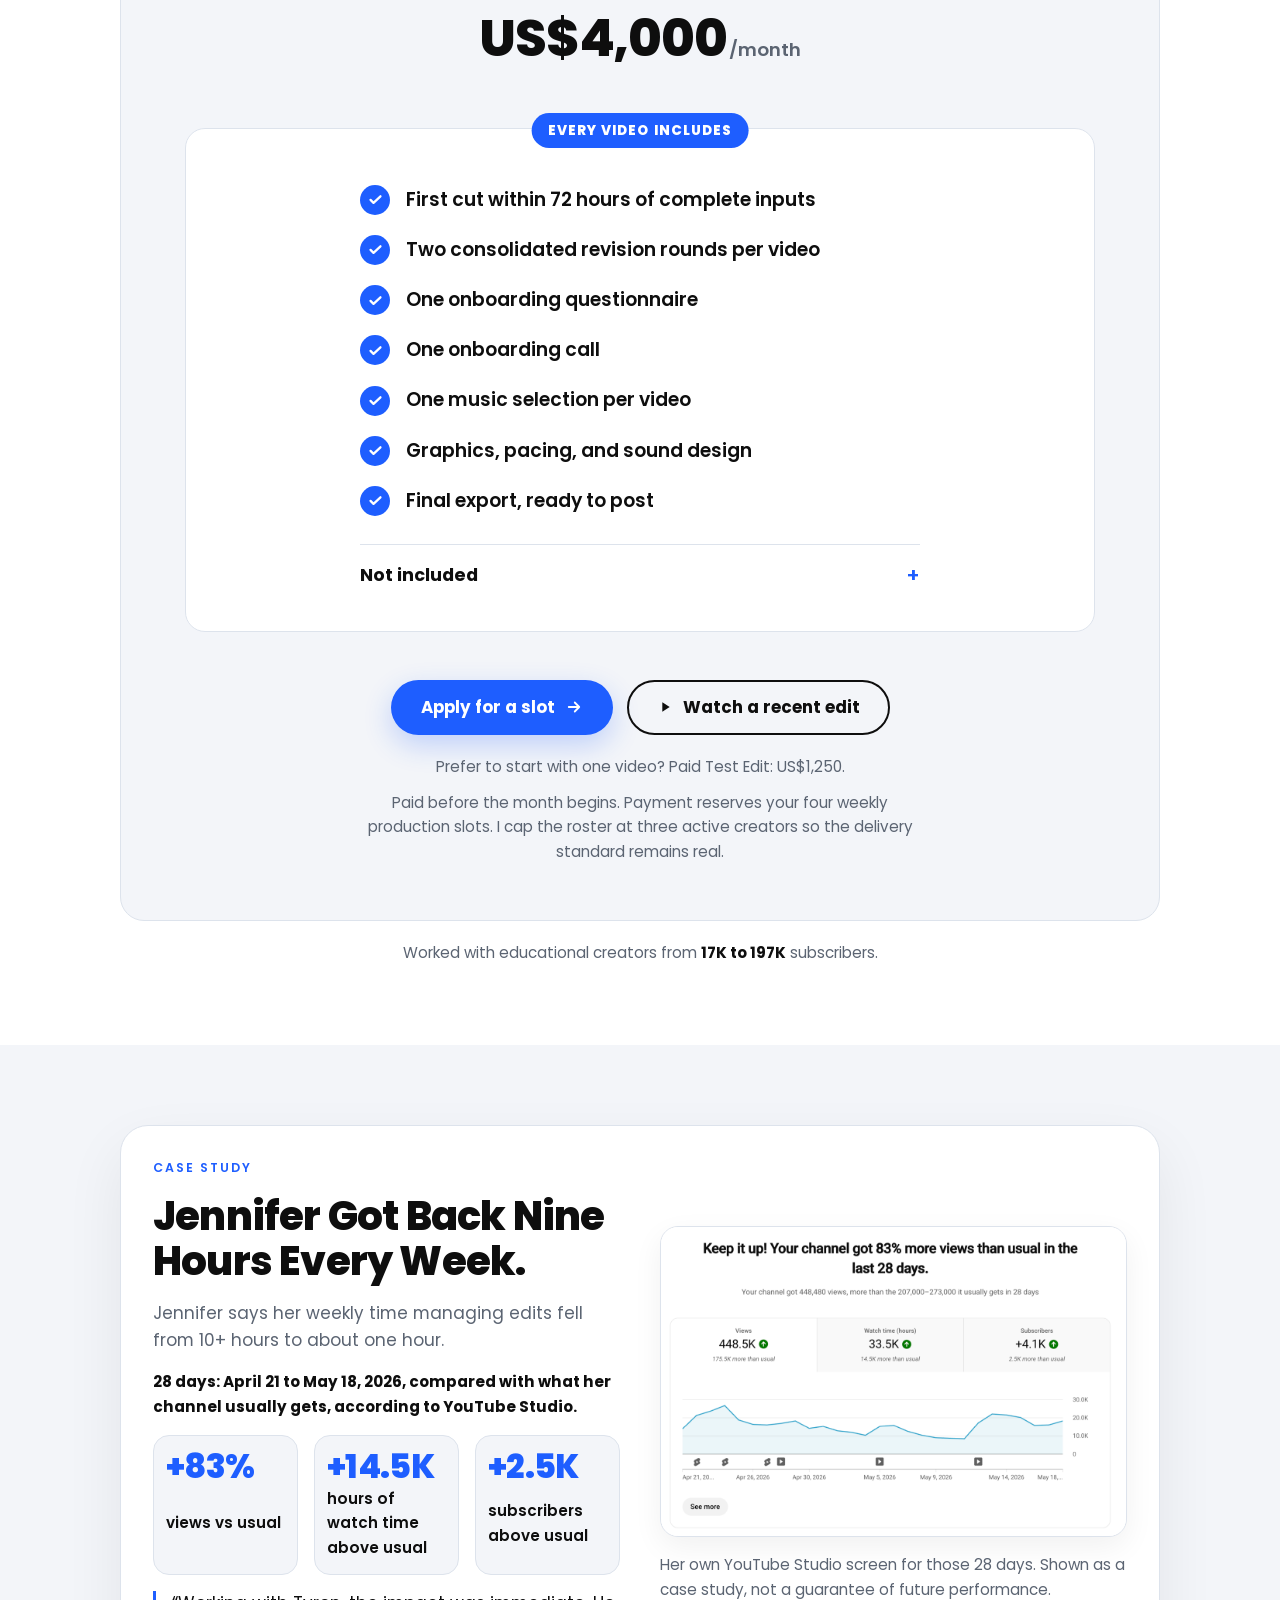
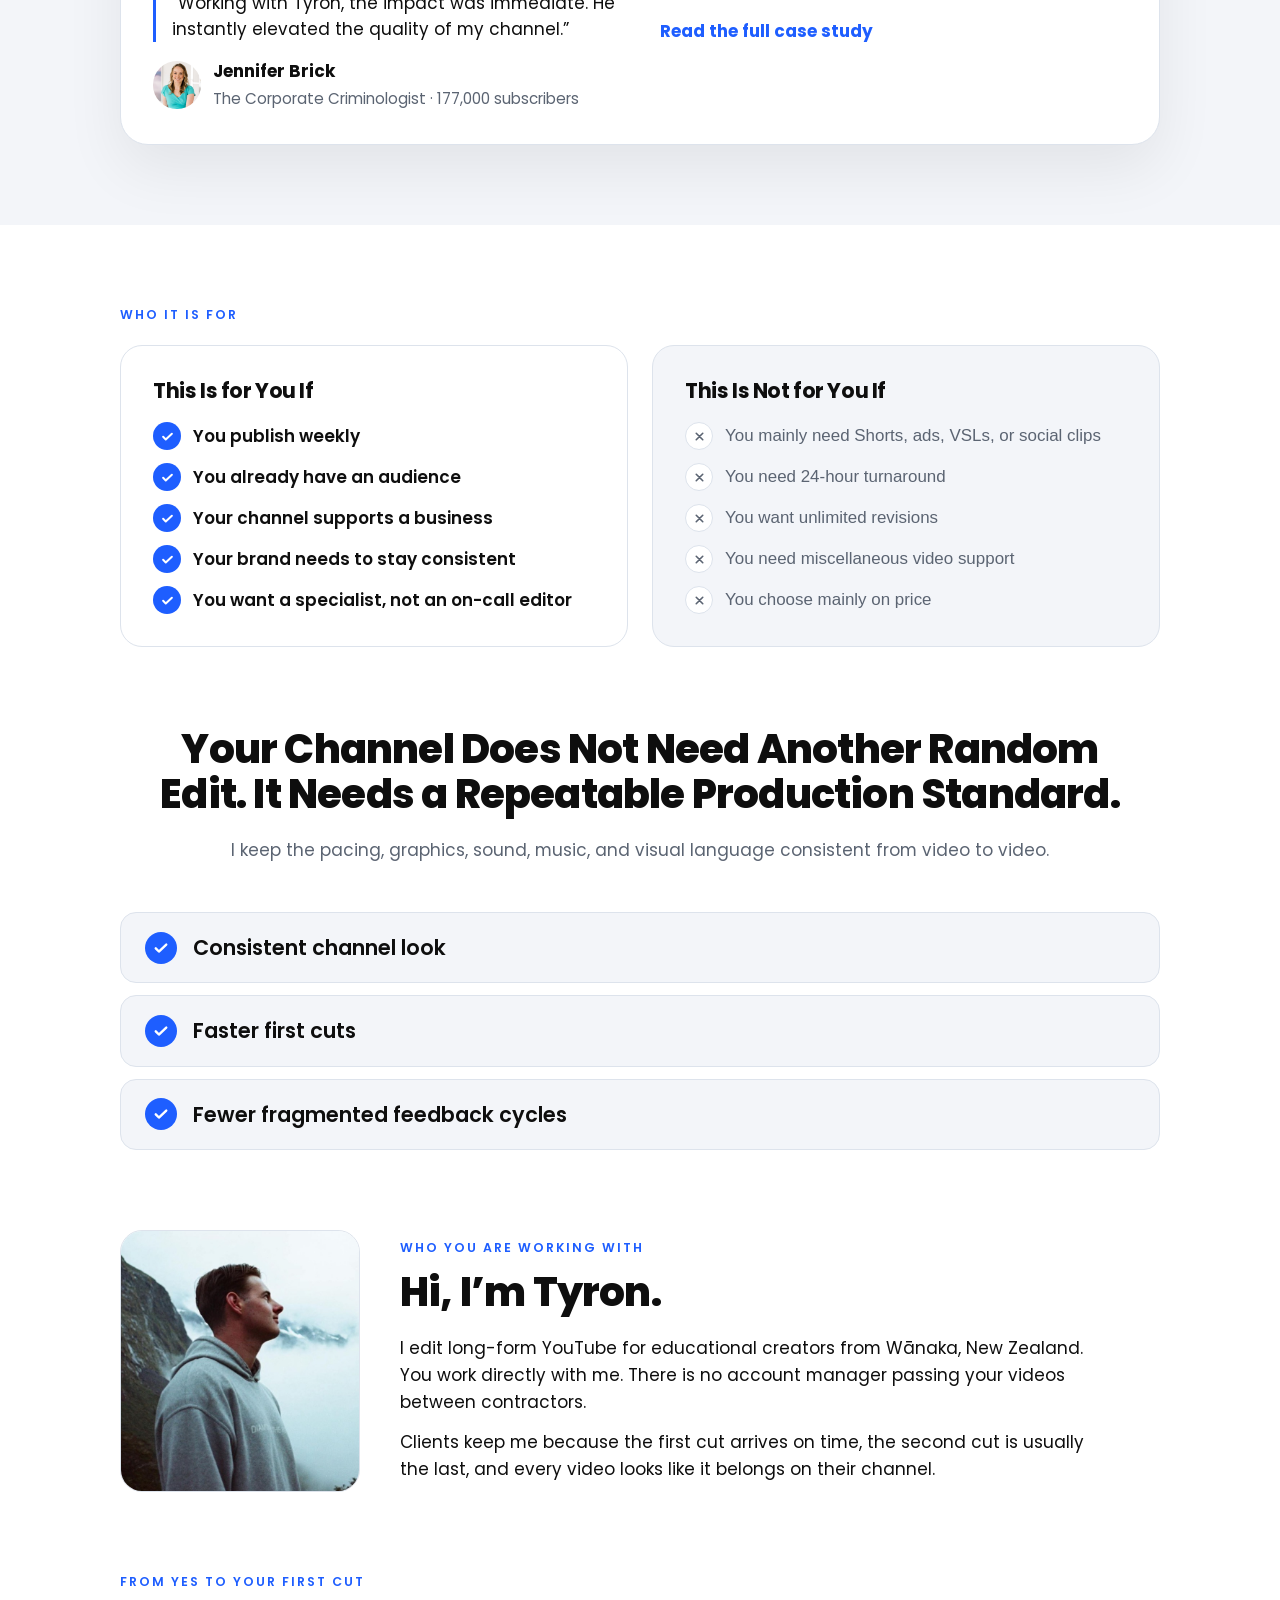
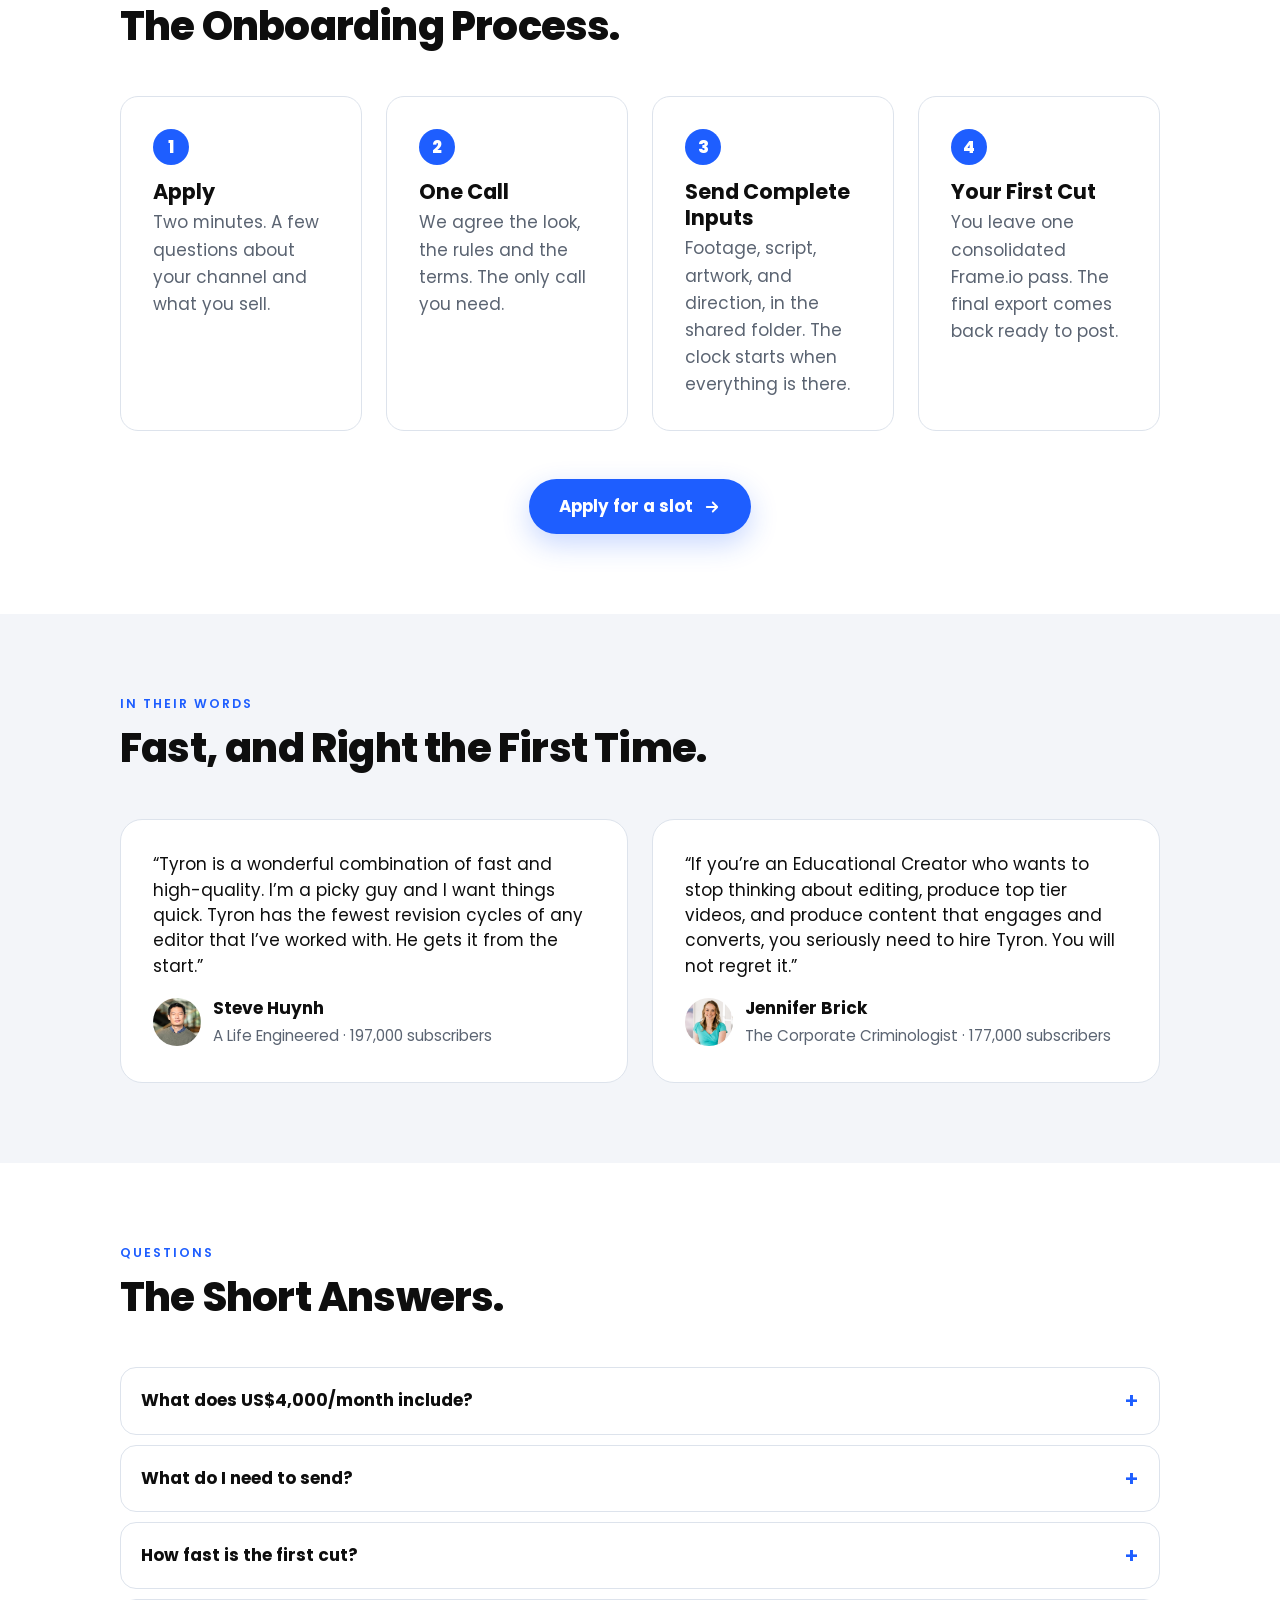
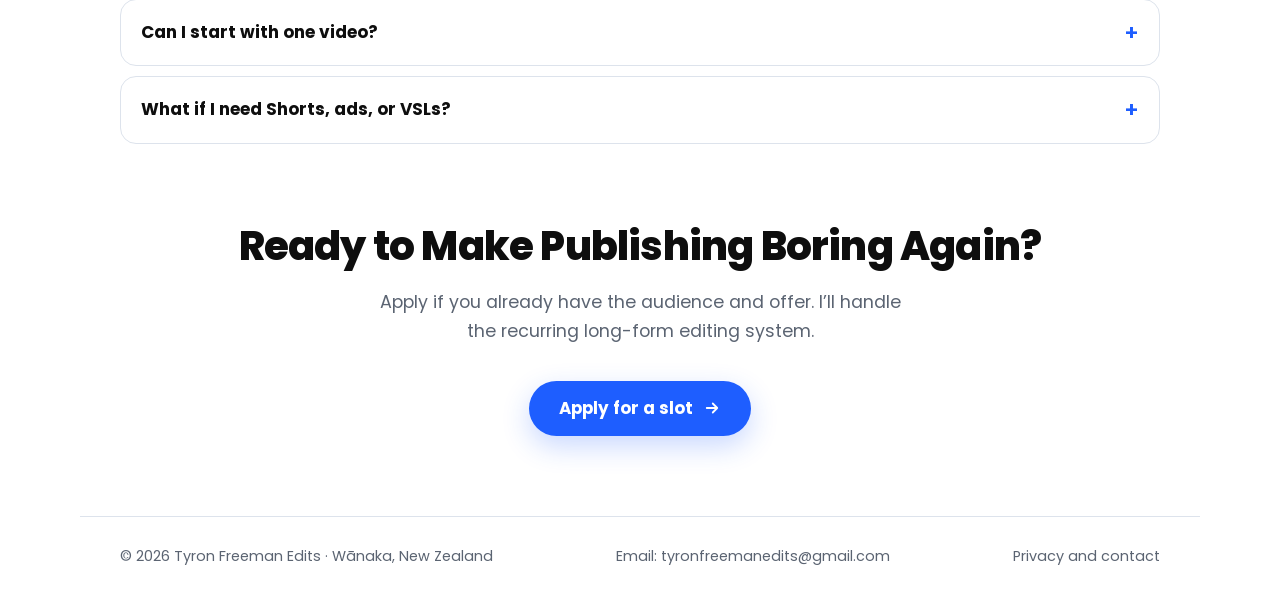
==== commit b49622e4: "Home page: Jennifer numbers match her 28-day screen (ACQ audit fix) Co-Authored-By: Claude Fable 5.2" ====
--- a/index.html
+++ b/index.html
@@ -94,11 +94,11 @@
         <p class="eyebrow">Case study</p>
         <h2>Jennifer Got Back Nine Hours Every Week.</h2>
         <p class="casesub">Jennifer says her weekly time managing edits fell from 10+ hours to about one hour.</p>
-        <p class="period">28 days (21 April to 18 May 2026), compared with her previous 28 days.</p>
+        <p class="period">28 days: April 21 to May 18, 2026, compared with what her channel usually gets, according to YouTube Studio.</p>
         <div class="bigstats">
-          <div class="num reveal"><b data-count="83">+83%</b><span>views</span></div>
-          <div class="num reveal d1"><b data-count="64">+64%</b><span>watch time</span></div>
-          <div class="num reveal d2"><b data-count="156">+156%</b><span>subscribers</span></div>
+          <div class="num reveal"><b>+83%</b><span>views vs usual</span></div>
+          <div class="num reveal d1"><b>+14.5K</b><span>hours of watch time above usual</span></div>
+          <div class="num reveal d2"><b>+2.5K</b><span>subscribers above usual</span></div>
         </div>
         <p class="quote">“Working with Tyron, the impact was immediate. He instantly elevated the quality of my channel.”</p>
         <div class="who">
--- a/assets/site.css
+++ b/assets/site.css
@@ -607,3 +607,83 @@
 #about .lines > .eyebrow + h2 { margin-top: var(--gap-xs); }
 #about .lines > h2 + p { margin-top: var(--gap-s); }
 #about .lines > p + p { margin-top: 12px; }
+
+/* ---- Round 12 (Tyron, case study page, 24 Nov 2026 4 pm recording + ACQ's case study review the same night): the
+   landing page's width, the short headline "From 10+ Hours a Week to About One", the two Studio screens first, three
+   result cards from her 28-day screen, short Before/After in ONE rounded box (her full words behind "Read"), then the
+   phone screen and the blue "Time back" box at EQUAL height ending in "See if your channel is a fit", the honesty note,
+   the three testimonials last. ---- */
+.wrap.cs12 { display: grid; gap: 0; }
+.cs12 .cshead { display: grid; gap: 0; max-width: 940px; }
+.cs12 .cshead .eyebrow { margin: 0 0 24px; }
+.cs12 .cshead h1 { font-size: clamp(2.3rem, 5vw, 3.8rem); line-height: 1.05; letter-spacing: -0.03em; margin: 0; text-wrap: balance; }
+.cs12 .cshead .lede { margin: 28px 0 0; color: var(--muted); font-size: clamp(1.05rem, 1.5vw, 1.25rem); line-height: 1.55; max-width: 60ch; }
+.cs12 .cshead .who { margin-top: 28px; }
+.cs12 figure { margin: 0; display: grid; gap: 12px; align-content: start; }
+.cs12 figcaption { color: var(--muted); font-size: var(--t-small); line-height: 1.5; }
+.cs12 .csshots { margin-top: 56px; display: grid; grid-template-columns: minmax(0, 1fr) minmax(0, 1fr); gap: 24px; align-items: start; }
+.cs12 .csresults { margin-top: 48px; display: grid; gap: 16px; }
+.cs12 .csdates { margin: 0; color: var(--muted); font-size: var(--t-small); line-height: 1.5; }
+.cs12 .rcards { display: grid; grid-template-columns: repeat(3, minmax(0, 1fr)); gap: 16px; }
+.cs12 .rcard { background: var(--bg-2); border: 1px solid var(--line); border-radius: 20px; padding: 24px; display: grid; gap: 6px; align-content: start; min-width: 0; }
+.cs12 .rcard b { font-size: clamp(1.6rem, 4vw, 2.6rem); line-height: 1; letter-spacing: -0.02em; color: var(--accent); }
+.cs12 .rcard span { font-weight: 700; line-height: 1.3; }
+.cs12 .rcard small { color: var(--muted); font-size: var(--t-small); }
+.cs12 .reveal.r2 { transition-delay: .08s; } .cs12 .reveal.r3 { transition-delay: .16s; }
+.cs12 .ba { margin-top: 56px; background: var(--bg-2); border: 1px solid var(--line); border-radius: 24px; padding: 48px; display: grid; grid-template-columns: minmax(0, 1fr) minmax(0, 1fr); gap: 32px 48px; }
+.cs12 .ba > div { display: grid; gap: 20px; align-content: start; min-width: 0; }
+.cs12 .ba h2.tag { justify-self: start; margin: 0; font-size: 0.8rem; font-weight: 800; letter-spacing: 0.08em; text-transform: uppercase; line-height: 1; padding: 8px 16px; border-radius: 999px; background: var(--line); color: var(--fg); }
+.cs12 .ba .after h2.tag { background: var(--accent); color: var(--accent-ink); }
+.cs12 .ba blockquote { margin: 0; padding: 0 0 0 18px; border-left: 3px solid var(--line); background: none; font-size: clamp(1.05rem, 1.6vw, 1.25rem); line-height: 1.55; }
+.cs12 .ba .after blockquote { border-left-color: var(--accent); }
+.cs12 .ba details.full { grid-column: 1 / -1; border-top: 1px solid var(--line); padding-top: 20px; }
+.cs12 .ba details.full summary { cursor: pointer; font-weight: 700; color: var(--accent); }
+.cs12 .ba .fullq { display: grid; gap: 16px; margin-top: 20px; }
+.cs12 .ba .fullq blockquote { font-size: var(--t-body); }
+.cs12 .cstime { margin-top: 56px; display: grid; grid-template-columns: minmax(0, 1fr) minmax(0, 1fr); gap: 24px; align-items: stretch; }
+.cs12 .phonefig { grid-template-rows: 1fr auto; }
+.cs12 .phonefig { border-radius: 24px; padding: 24px; }
+.cs12 .phonefig .shot { position: relative; justify-self: stretch; width: 100%; min-height: 460px; }
+.cs12 .phonefig .shot img { position: absolute; inset: 0; width: 100%; height: 100%; object-fit: contain; }
+.cs12 .timebox { border: 2px solid var(--accent); border-radius: 24px; padding: 40px; display: grid; gap: 20px; align-content: center; min-width: 0; }
+.cs12 .timebox .eyebrow { margin: 0; color: var(--accent); }
+.cs12 .timebox h2 { margin: -8px 0 0; }
+.cs12 .timebox p { margin: 0; }
+.cs12 .timebox ul { margin: 0; padding-left: 1.2em; display: grid; gap: 8px; font-weight: 600; }
+.cs12 .timebox .cta { display: grid; gap: 10px; justify-items: start; margin-top: 8px; }
+.cs12 .timebox .btn { min-height: 48px; }
+.cs12 .timebox .ctanote { color: var(--muted); font-size: var(--t-small); max-width: 46ch; }
+@media (prefers-reduced-motion: no-preference) {
+  .cs12 .timebox .btn { transition: transform .2s ease; }
+  .cs12 .timebox .btn:hover { transform: translateY(-2px); }
+}
+.cs12 .csnote { margin: 32px 0 0; color: var(--muted); font-size: var(--t-small); max-width: 70ch; }
+@media (max-width: 900px) {
+  .cs12 .csshots, .cs12 .ba, .cs12 .cstime { grid-template-columns: minmax(0, 1fr); }
+  .cs12 .ba { padding: 28px 24px; gap: 28px; }
+  .cs12 .timebox { padding: 28px 24px; }
+  .cs12 .phonefig { padding: 20px; }
+  .cs12 .phonefig .shot { position: static; min-height: 0; display: grid; justify-items: center; }
+  .cs12 .phonefig .shot img { position: static; width: auto; max-width: 100%; height: auto; max-height: 560px; }
+}
+@media (max-width: 760px) {
+  .cs12 .csshots, .cs12 .ba, .cs12 .cstime { margin-top: 40px; }
+  .cs12 .csresults { margin-top: 32px; }
+  .cs12 .cshead .lede, .cs12 .cshead .who { margin-top: 20px; }
+  .cs12 .cshead .eyebrow { margin-bottom: 16px; }
+  .cs12 .rcards { gap: 8px; }
+  .cs12 .rcard { padding: 16px 12px; border-radius: 16px; }
+  .cs12 .rcard span { font-size: 0.85rem; }
+  .cs12 .rcard small { font-size: 0.75rem; }
+  .cs12 .timebox { padding: 24px 20px; }
+  .cs12 .timebox .cta { justify-items: stretch; }
+  .cs12 .timebox .btn { width: 100%; justify-content: center; white-space: nowrap; padding-inline: 16px; font-size: 1rem; }
+}
+
+/* ---- Round 12 fix (home numbers, 24 Nov 2026 night, ACQ audit): the home page's three Jennifer cards now carry the
+   case study's checked words ("+14.5K hours of watch time above usual"), which are longer. On small phones the three-across
+   row clipped "subscribers", so (ACQ's rule) two cards across and the third full width. ---- */
+@media (max-width: 480px) {
+  .bigstats { grid-template-columns: repeat(2, minmax(0, 1fr)); }
+  .bigstats div:last-child { grid-column: 1 / -1; }
+}
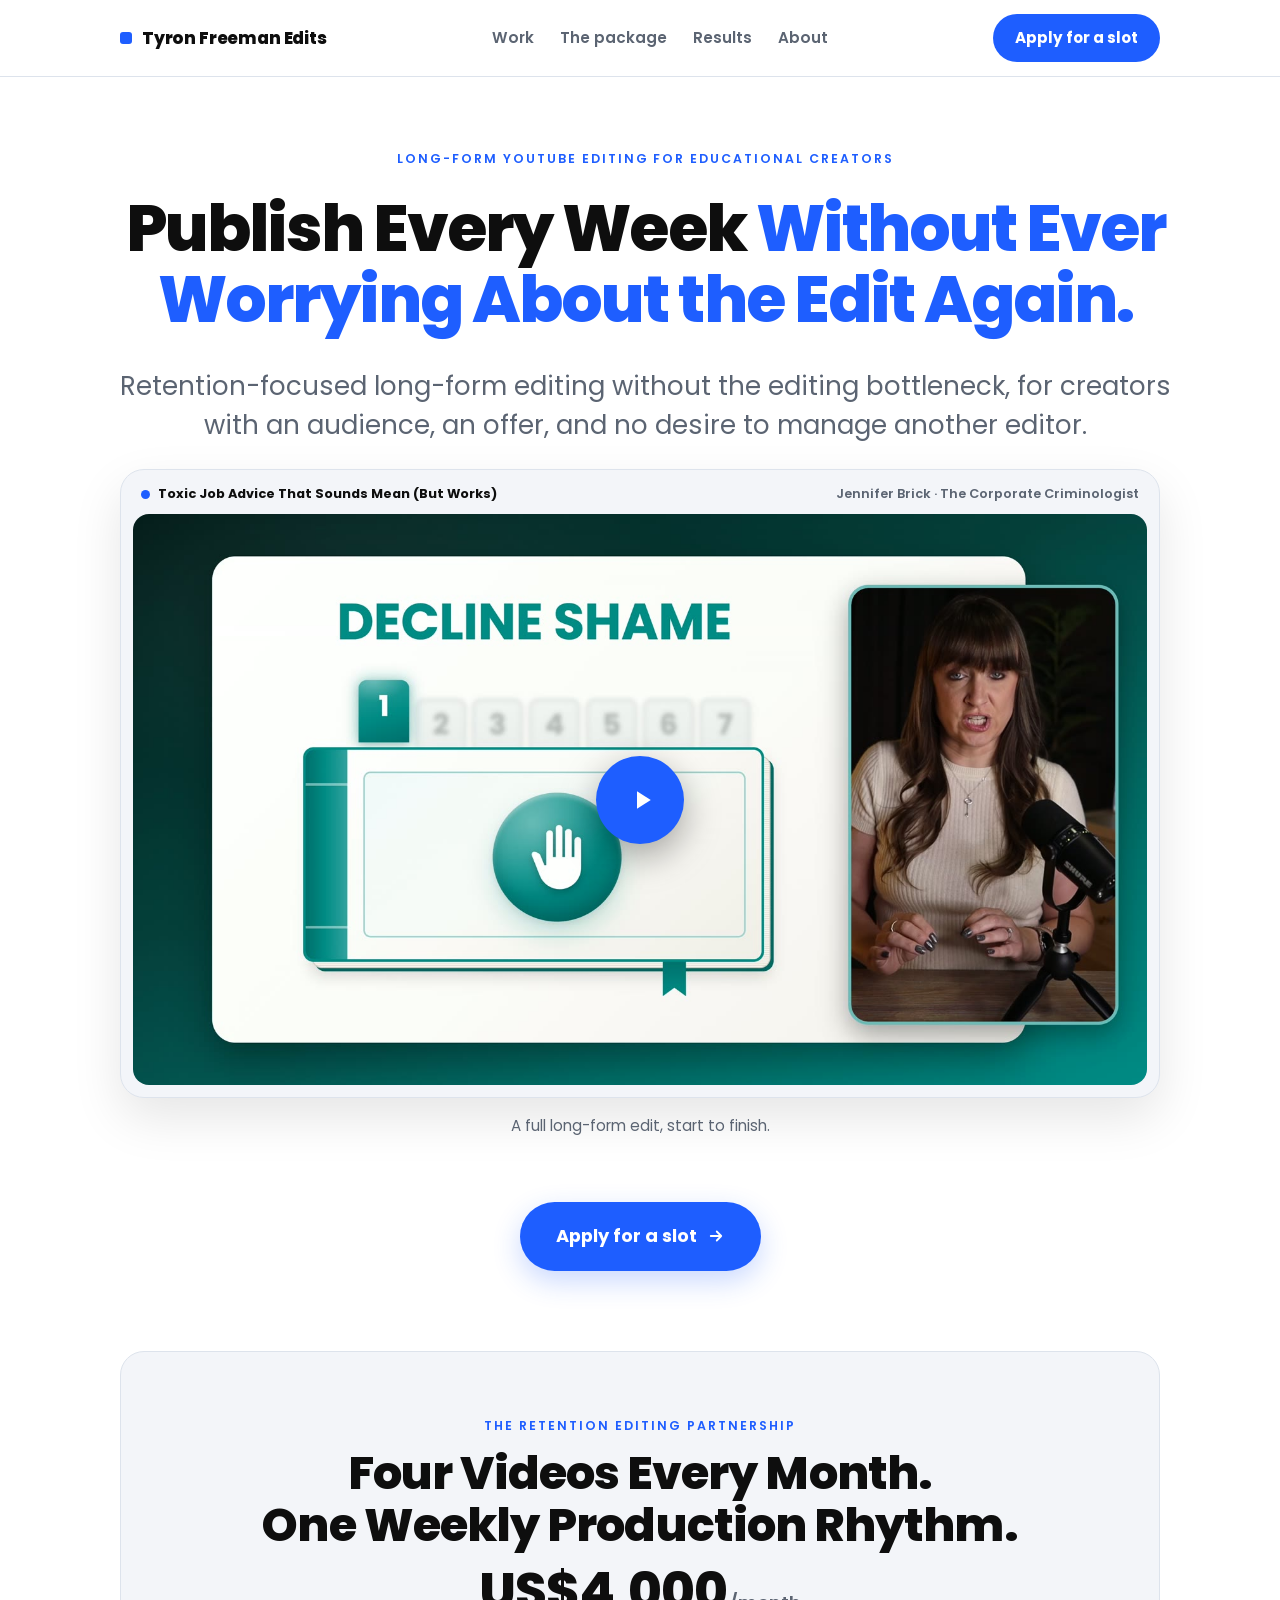
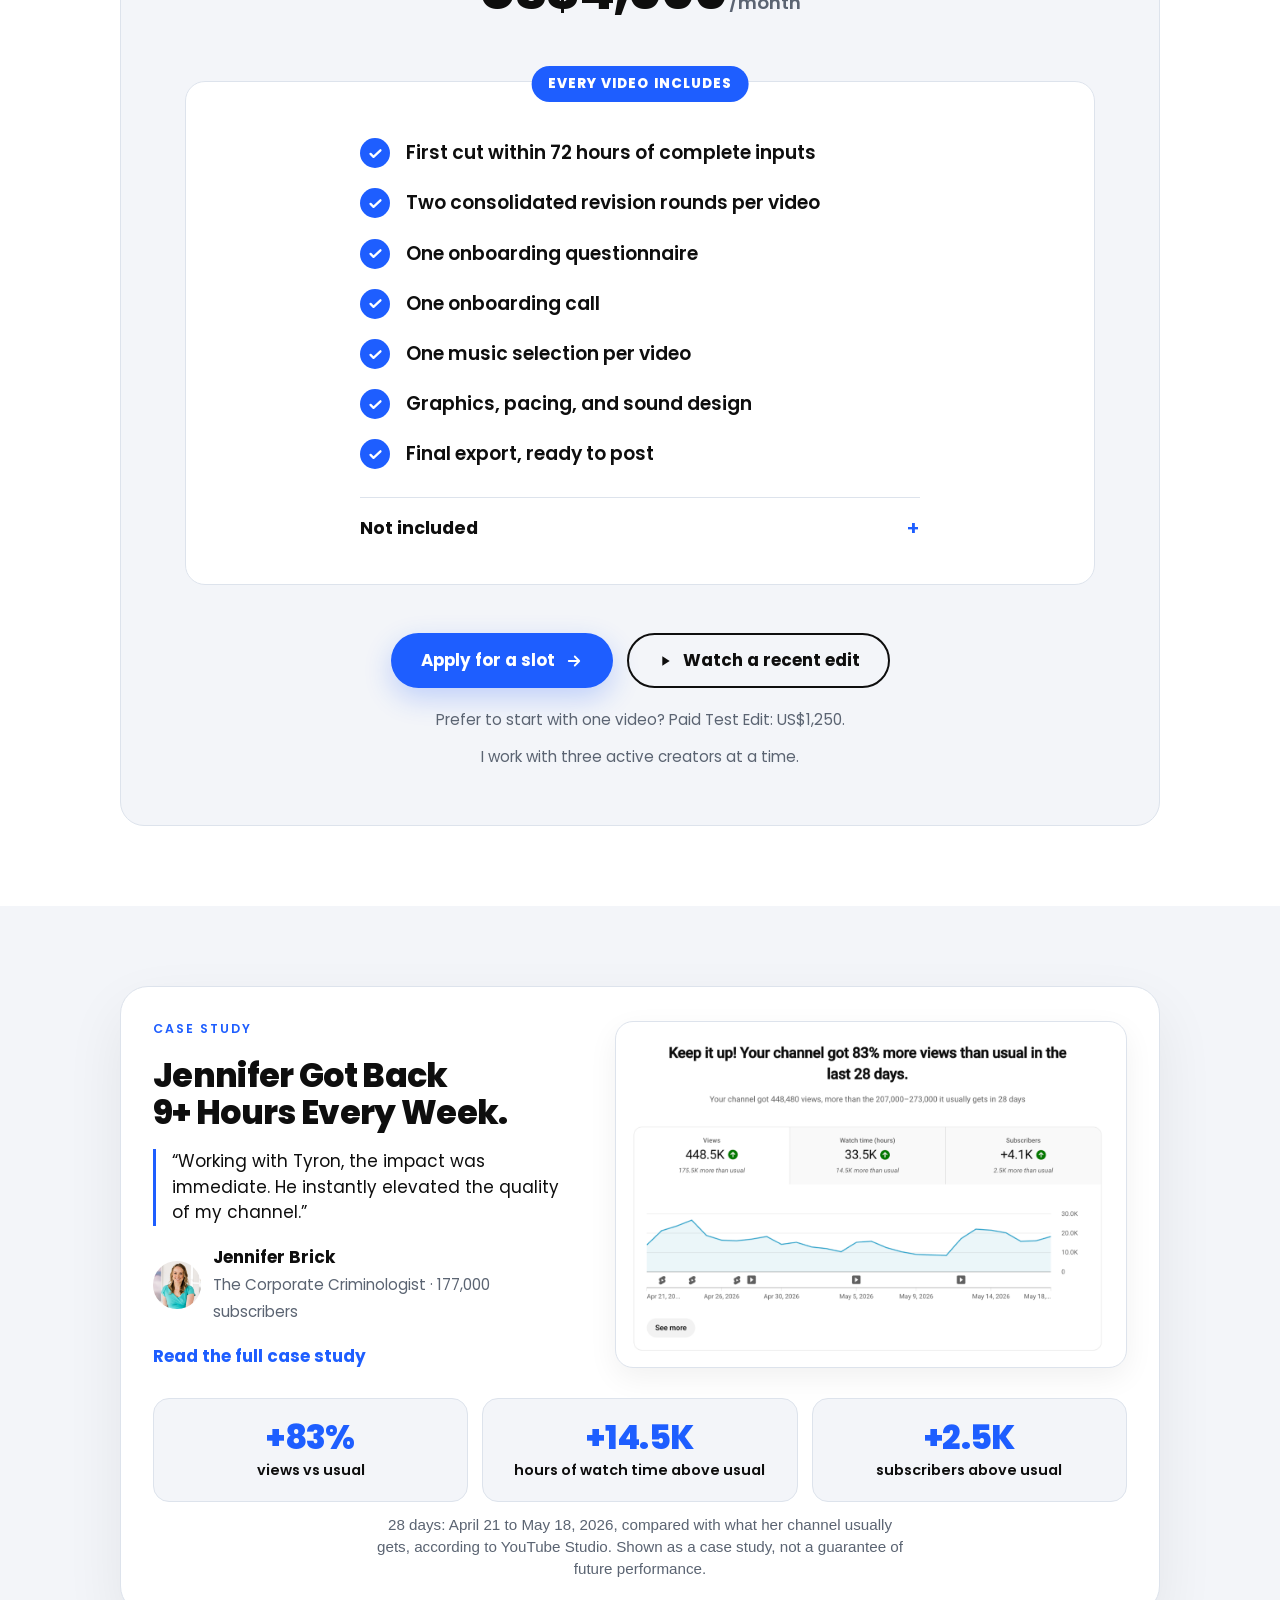
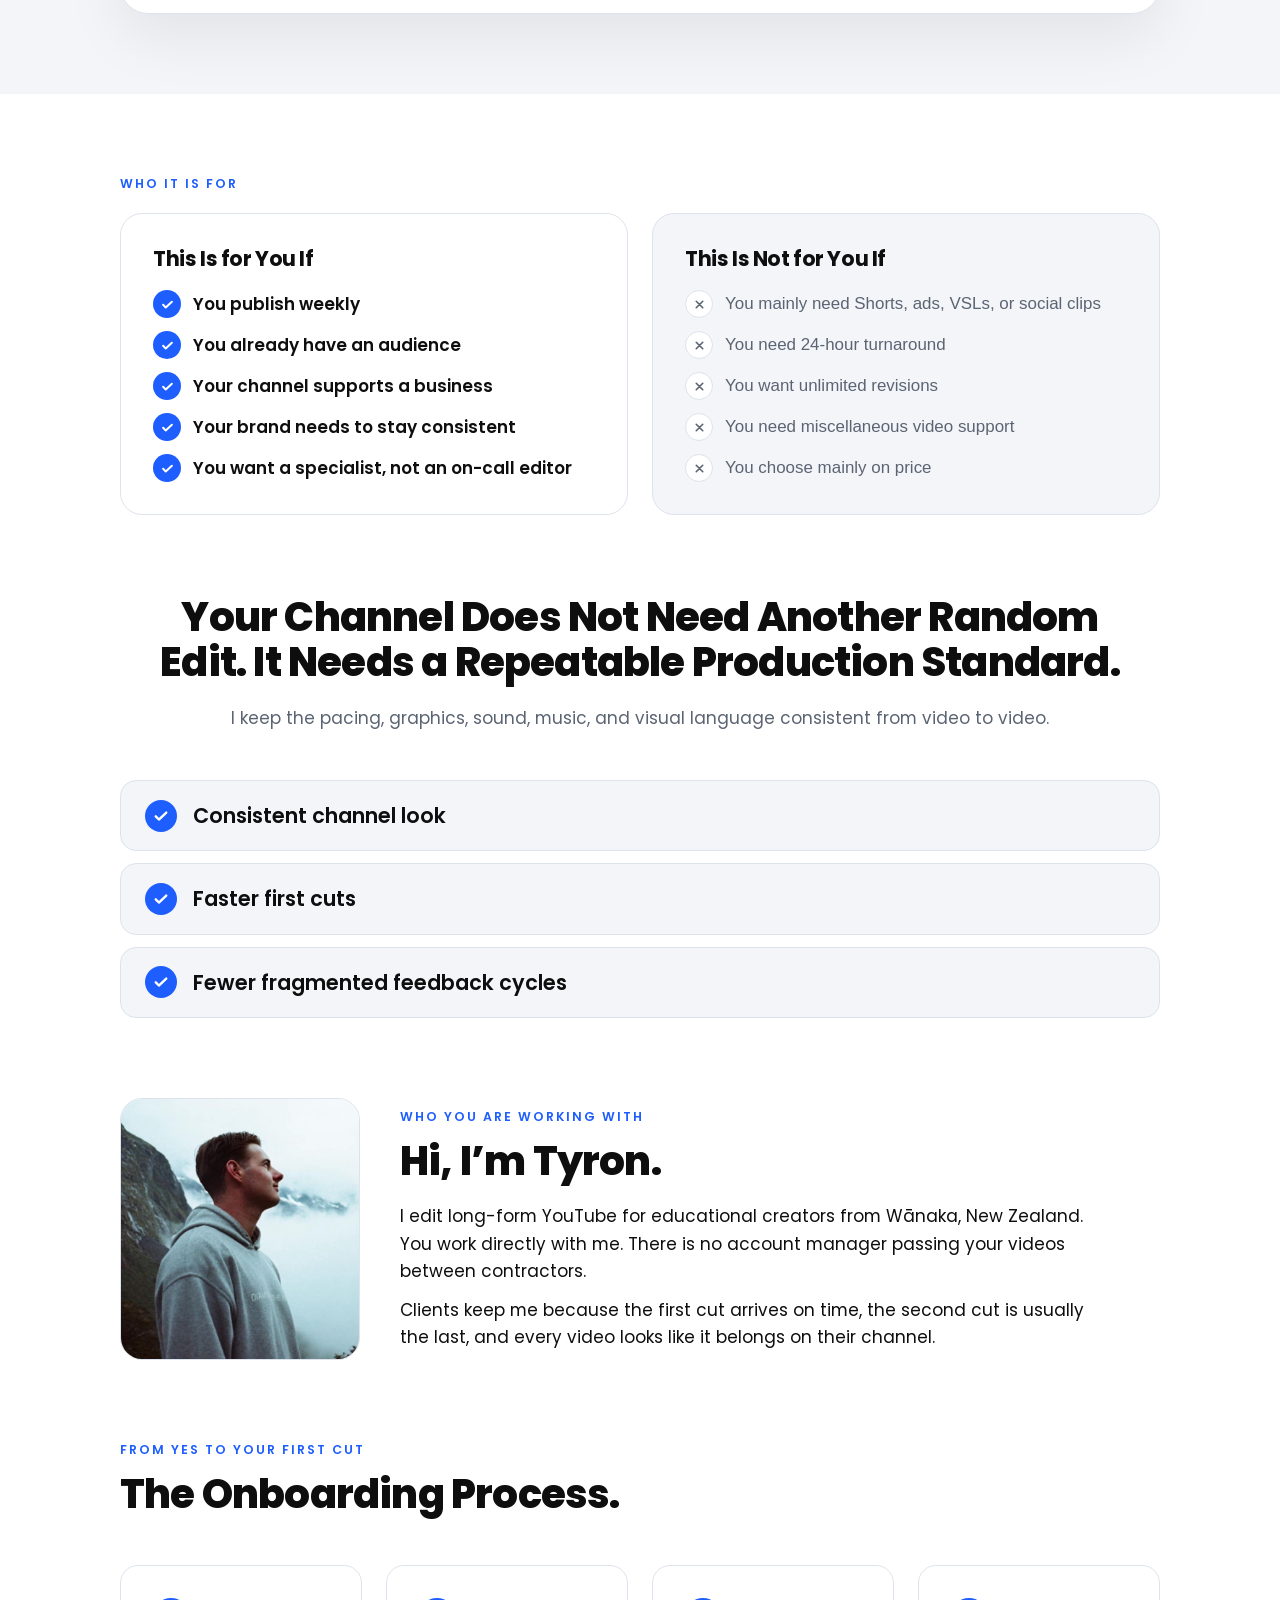
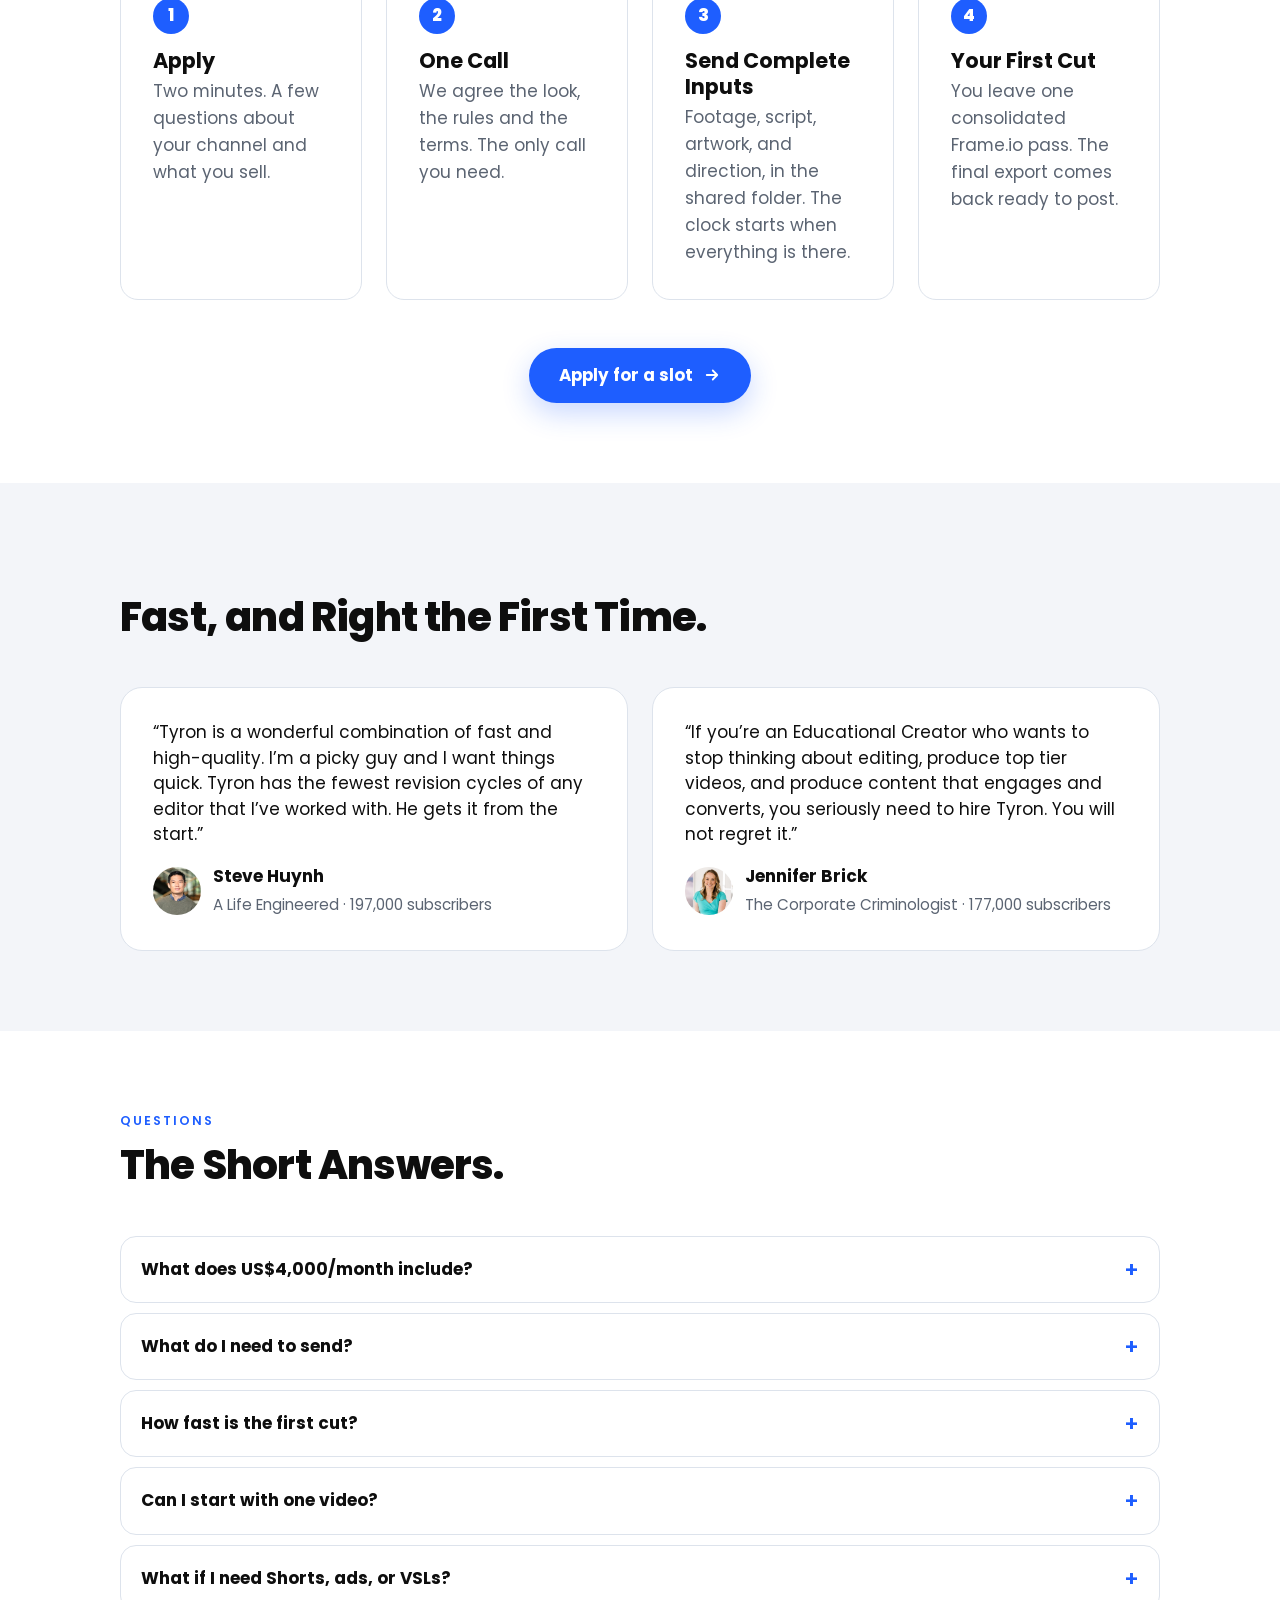
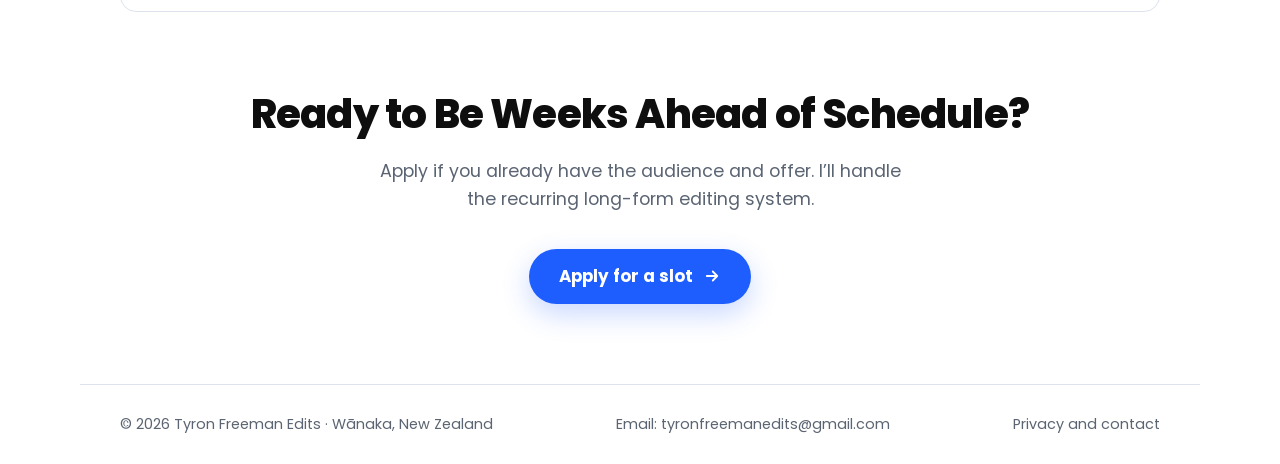
==== commit 31598be0: "Round 13: Tyron's 25 Nov notes, slimmer phone pages Co-Authored-By: Claude Fable 5.2 <noreply@anthro" ====
--- a/index.html
+++ b/index.html
@@ -46,7 +46,6 @@
     </div>
     <div class="herocta hero-vid">
       <a class="btn" href="apply/" data-cta="hero">Apply for a slot <svg viewBox="0 0 24 24" aria-hidden="true"><path d="M5 12h14M13 6l6 6-6 6" fill="none" stroke="currentColor" stroke-width="2.4" stroke-linecap="round" stroke-linejoin="round"/></svg></a>
-      <p class="note">Four weekly videos. US$4,000/month.</p>
     </div>
   </div>
 </section>
@@ -80,36 +79,35 @@
         <a class="btn ghost" href="https://www.youtube.com/watch?v=v1-h3IuPkt4" data-play><svg viewBox="0 0 24 24" aria-hidden="true"><path d="M8 5v14l11-7z" fill="currentColor"/></svg> Watch a recent edit</a>
       </div>
       <p class="note">Prefer to start with one video? Paid Test Edit: US$1,250.</p>
-      <p class="note">Paid before the month begins. Payment reserves your four weekly production slots. I cap the roster at three active creators so the delivery standard remains real.</p>
-      </div>
-    </div>
-    <p class="proofline reveal d1">Worked with educational creators from <b>17K to 197K</b> subscribers.</p>
+      <p class="note">I work with three active creators at a time.</p>
+      </div>
+    </div>
   </div>
 </section>
 
 <section class="band grey" id="results">
   <div class="wrap">
-    <div class="casecard slim2">
+    <div class="casecard slim2 r13">
       <div class="caseleft">
         <p class="eyebrow">Case study</p>
-        <h2>Jennifer Got Back Nine Hours Every Week.</h2>
-        <p class="casesub">Jennifer says her weekly time managing edits fell from 10+ hours to about one hour.</p>
-        <p class="period">28 days: April 21 to May 18, 2026, compared with what her channel usually gets, according to YouTube Studio.</p>
-        <div class="bigstats">
-          <div class="num reveal"><b>+83%</b><span>views vs usual</span></div>
-          <div class="num reveal d1"><b>+14.5K</b><span>hours of watch time above usual</span></div>
-          <div class="num reveal d2"><b>+2.5K</b><span>subscribers above usual</span></div>
-        </div>
+        <h2><span class="ln">Jennifer Got Back</span> <span class="ln">9+ Hours Every Week.</span></h2>
         <p class="quote">“Working with Tyron, the impact was immediate. He instantly elevated the quality of my channel.”</p>
         <div class="who">
           <img loading="lazy" decoding="async" src="assets/img/jennifer.jpg" alt="Jennifer Brick" width="48" height="48">
           <div><b>Jennifer Brick</b><span>The Corporate Criminologist · 177,000 subscribers</span></div>
         </div>
+        <p><a class="textlink" href="jennifer-brick-case-study/">Read the full case study</a></p>
       </div>
       <div class="caseright">
         <div class="chart reveal d1"><img loading="lazy" decoding="async" src="assets/img/jennifer-28-days.png" alt="YouTube Studio: Jennifer's channel got 83% more views than usual in the last 28 days" width="1200" height="800"></div>
-        <p class="note">Her own YouTube Studio screen for those 28 days. Shown as a case study, not a guarantee of future performance.</p>
-        <p><a class="textlink" href="jennifer-brick-case-study/">Read the full case study</a></p>
+      </div>
+      <div class="casebottom">
+        <div class="bigstats even">
+          <div class="num reveal"><b>+83%</b><span>views vs usual</span></div>
+          <div class="num reveal d1"><b>+14.5K</b><span>hours of watch time above usual</span></div>
+          <div class="num reveal d2"><b>+2.5K</b><span>subscribers above usual</span></div>
+        </div>
+        <p class="period small">28 days: April 21 to May 18, 2026, compared with what her channel usually gets, according to YouTube Studio. Shown as a case study, not a guarantee of future performance.</p>
       </div>
     </div>
   </div>
@@ -214,7 +212,7 @@
 
 <section class="band" id="apply">
   <div class="wrap stack center">
-    <h2 class="reveal">Ready to Make Publishing Boring Again?</h2>
+    <h2 class="reveal">Ready to Be Weeks Ahead of Schedule?</h2>
     <p class="reveal d1" style="color: var(--muted); max-width: 30em; font-size: 1.1rem;">Apply if you already have the audience and offer. I’ll handle the recurring long-form editing system.</p>
     <div class="cta-row reveal d2" style="justify-content: center;">
       <a class="btn" href="apply/" data-cta="final">Apply for a slot <svg viewBox="0 0 24 24" aria-hidden="true"><path d="M5 12h14M13 6l6 6-6 6" fill="none" stroke="currentColor" stroke-width="2.4" stroke-linecap="round" stroke-linejoin="round"/></svg></a>
--- a/assets/site.css
+++ b/assets/site.css
@@ -687,3 +687,187 @@
   .bigstats { grid-template-columns: repeat(2, minmax(0, 1fr)); }
   .bigstats div:last-child { grid-column: 1 / -1; }
 }
+
+/* ---- Round 13 (Tyron, 25 Nov 2026, screen recording 11:25 am): bigger hero button with more room, Jennifer's home card
+   evened out (quote first, equal number cards, a bigger screenshot as tall as the words), the case study's two Studio
+   screens the same size. DRAFT until Tyron says publish. ---- */
+
+/* Hero: a little more room between the words, the video and the button; the button bigger (no price line under it) */
+.hero3 .hero-video { margin-top: 24px; }
+.hero3 .herocta { margin-top: clamp(40px, 5vw, 64px); }
+.hero3 .herocta .btn { font-size: 1.12rem; padding: 18px 34px; min-height: 58px; }
+
+/* Jennifer's card on the home page: words beside the screenshot at the same height; the three numbers in one even row
+   underneath, with the dates in small grey under them */
+.casecard.slim2.r13 { grid-template-columns: minmax(0, 0.45fr) minmax(0, 0.55fr); align-items: center; column-gap: clamp(28px, 3.4vw, 44px); row-gap: 28px; }
+.casecard.r13 .caseleft { gap: 18px; align-content: center; }
+.casecard.r13 .caseleft p { margin: 0; }
+.casecard.r13 .caseleft h2 .ln { display: block; white-space: nowrap; }
+.casecard.r13 .caseleft h2 { font-size: clamp(1.5rem, 2.6vw, 2.15rem); }
+.casecard.r13 .caseright .chart { padding: 8px; }
+.casecard.r13 .caseright .chart img { width: 100%; height: auto; display: block; }
+.casecard.r13 .casebottom { grid-column: 1 / -1; display: grid; gap: 12px; }
+.casecard.r13 .bigstats.even { grid-template-columns: repeat(3, minmax(0, 1fr)); gap: 14px; }
+.casecard.r13 .bigstats.even div { display: flex; flex-direction: column; align-items: center; justify-content: center; text-align: center;
+  gap: 6px; padding: 18px 12px; min-height: 104px; }
+.casecard.r13 .bigstats.even b { font-size: clamp(1.5rem, 2.6vw, 2.2rem); }
+.casecard.r13 .bigstats.even span { font-size: 0.9rem; line-height: 1.3; }
+.casecard.r13 .period.small { margin: 0 auto; max-width: 64ch; text-align: center; font-weight: 500; color: var(--muted); font-size: var(--t-small, 0.86rem); line-height: 1.45; }
+@media (max-width: 900px) {
+  .casecard.slim2.r13 { grid-template-columns: minmax(0, 1fr); }
+  .casecard.r13 .caseleft h2 .ln { white-space: normal; }
+}
+@media (max-width: 480px) {
+  .casecard.r13 .bigstats.even { gap: 8px; }
+  .casecard.r13 .bigstats.even div { padding: 14px 6px; min-height: 96px; }
+  .casecard.r13 .bigstats.even b { font-size: 1.3rem; }
+  .casecard.r13 .bigstats.even span { font-size: 0.76rem; }
+  .casecard.r13 .period.small { text-align: left; }
+}
+
+/* Case study: the two YouTube Studio screens in frames of exactly the same size */
+.cs12 .csshots.even { align-items: stretch; }
+.cs12 .csshots.even .chart { aspect-ratio: 3 / 2; display: flex; align-items: center; justify-content: center; background: #FFFFFF; padding: 10px; }
+.cs12 .csshots.even .chart img { width: 100%; height: 100%; object-fit: contain; }
+.cs12 .csshots.even figcaption { text-align: center; }
+
+/* Phones: the top bar's button and link stay on one line */
+@media (max-width: 480px) {
+  .top { gap: 10px; }
+  .top .wordmark { font-size: 0.95rem; }
+  .top .btn { white-space: nowrap; padding: 8px 14px; font-size: 0.86rem; min-height: 40px; }
+  .top .textlink { white-space: nowrap; font-size: 0.92rem; }
+}
+
+/* Phones: the number boxes become even rows (number left, words right) on the home page and the case study */
+@media (max-width: 480px) {
+  .casecard.r13 .bigstats.even { grid-template-columns: minmax(0, 1fr); gap: 8px; }
+  .casecard.r13 .bigstats.even div, .casecard.r13 .bigstats.even div:last-child { grid-column: auto; flex-direction: row; justify-content: flex-start;
+    text-align: left; gap: 14px; padding: 14px 18px; min-height: 0; }
+  .casecard.r13 .bigstats.even b { font-size: 1.5rem; flex: 0 0 100px; white-space: nowrap; }
+  .casecard.r13 .bigstats.even span { font-size: 0.9rem; }
+  .cs12 .rcards { grid-template-columns: minmax(0, 1fr); gap: 8px; }
+  .cs12 .rcard { display: grid; grid-template-columns: 100px minmax(0, 1fr); column-gap: 14px; row-gap: 2px; align-items: center; padding: 14px 18px; }
+  .cs12 .rcard b { grid-row: 1 / span 2; font-size: 1.5rem; white-space: nowrap; }
+  .cs12 .rcard span { font-size: 0.92rem; line-height: 1.3; }
+  .cs12 .rcard small { font-size: 0.8rem; }
+}
+
+/* The apply page: room between the heading, its line and the form (more on a computer: Tyron, 25 Nov 12.20 pm) */
+main .wrap.narrow.stack > h1 + p { margin-top: 10px; }
+main .wrap.narrow.stack > .formbox { margin-top: 20px; }
+@media (min-width: 761px) {
+  main .wrap.narrow.stack > .eyebrow + h1 { margin-top: 16px; }
+  main .wrap.narrow.stack > h1 + p { margin-top: 20px; }
+  main .wrap.narrow.stack > .formbox { margin-top: 48px; }
+}
+
+/* ---- Round 13b (Tyron, 25 Nov 12.20 pm): phones a little slimmer - "too much scrolling ... a bit in your face". Smaller
+   words, tighter gaps and padding on all three pages at phone width only; the computer view does not change. ---- */
+@media (max-width: 480px) {
+  :root { --t-h2: 1.6rem; --t-h3: 1.1rem; --t-body: 0.95rem; --t-small: 0.84rem; --sec: 48px; --gap-s: 14px; --gap-m: 28px; }
+  body { font-size: 15px; }
+  h1, main h1 { font-size: 1.95rem !important; }
+  .hero3 h1.fitw { font-size: clamp(1.8rem, 8.2vw, 2.1rem); }
+  .wrap.hero3 { padding-block: 28px var(--sec); }
+  .hero3 .lede.fitw { margin-top: 14px; }
+  .hero3 .hero-video { margin-top: 24px; }
+  .hero3 .herocta { margin-top: 28px; }
+  .hero3 .herocta .btn { font-size: 1rem; padding: 14px 26px; min-height: 50px; }
+  .eyebrow { font-size: 0.7rem; }
+  .fit2 > div, .pkg-card, .steps > div, .card, .casecard { padding: 18px; }
+  .steps, .cards, .fit2 { gap: 12px; }
+  .offerbox { padding: 28px 16px 24px; gap: 18px; }
+  .offerbox .offerhead h2 { font-size: 1.45rem; }
+  .offerbox .offerlist { padding: 28px 16px 18px; }
+  .offerbox .boxprice b { font-size: 1.9rem; }
+  .points.rows li { padding: 11px 14px; gap: 12px; }
+  .faq summary { padding-block: 12px; }
+  .casecard.r13 .caseleft { gap: 12px; }
+  .casecard.r13 .bigstats.even div, .casecard.r13 .bigstats.even div:last-child { padding: 10px 14px; }
+  .casecard.r13 .bigstats.even b { font-size: 1.3rem; flex-basis: 88px; }
+  .cs12 .csshots, .cs12 .ba, .cs12 .cstime { margin-top: 28px; }
+  .cs12 .csresults { margin-top: 22px; }
+  .cs12 .cshead .lede, .cs12 .cshead .who { margin-top: 14px; }
+  .cs12 .rcard { padding: 10px 14px; grid-template-columns: 88px minmax(0, 1fr); }
+  .cs12 .rcard b { font-size: 1.3rem; }
+  .cs12 .timebox { padding: 20px 16px; }
+  .cs12 .phonefig { padding: 14px; }
+  .cs12 .phonefig .shot img { max-height: 460px; }
+  main .wrap.narrow.stack > h1 + p { font-size: 0.95rem !important; }
+  main .wrap.narrow.stack > .formbox { margin-top: 18px; }
+  .formbox { padding: 10px 12px; border-radius: 16px; }
+  .offerbox .offerlist li { font-size: 0.95rem; }
+  .offerbox .offerlist ul { gap: 12px; }
+}
+
+/* ---- Round 13c (Tyron, 25 Nov 12.20 pm recording): phones smaller again - "you can only see very small parts of each
+   section ... really tedious to scroll". Aim: most of a section fits on one phone screen. Sizes close to a normal phone
+   website (14px body, 22px section headings). Every list line the same size as the body words. More room between the
+   price and the "Every video includes" tag. Phones only; the computer view does not change. ---- */
+@media (max-width: 480px) {
+  :root { --t-h2: 1.38rem; --t-h3: 0.95rem; --t-body: 0.875rem; --t-small: 0.78rem; --sec: 40px; --gap-xs: 8px; --gap-s: 12px; --gap-m: 22px; }
+  body { font-size: 14px; line-height: 1.55; }
+  h1, main h1 { font-size: 1.7rem !important; }
+  h2 { font-size: var(--t-h2); }
+  .hero3 h1.fitw { font-size: clamp(1.55rem, 7vw, 1.8rem); }
+  .wrap.hero3 { padding-block: 22px var(--sec); }
+  .hero3 .hero-copy > .eyebrow { margin-bottom: 10px; }
+  .hero3 .lede.fitw { margin-top: 10px; font-size: var(--t-body); }
+  .hero3 .hero-video { margin-top: 18px; }
+  .hero3 .herocta { margin-top: 20px; }
+  .hero3 .herocta .btn, main .btn { font-size: 0.92rem; padding: 11px 20px; min-height: 44px; }
+  .eyebrow { font-size: 0.64rem; }
+  .fit2 > div, .pkg-card, .steps > div, .card, .casecard { padding: 14px 16px; border-radius: 14px; }
+  .steps > div { gap: 6px; }
+  .steps .num, .steps b + span { margin: 0; }
+  /* the price box */
+  .offerbox { padding: 22px 14px 18px; gap: 14px; border-radius: 18px; }
+  .offerbox .offerhead { gap: 8px; }
+  .offerbox .offerhead h2 { font-size: 1.25rem; }
+  .offerbox .boxprice b { font-size: 1.6rem; }
+  .offerbox .offerlist { margin-top: 14px; padding: 26px 14px 12px; gap: 12px; border-radius: 14px; }
+  .offerbox .offerlist .tag { font-size: 0.68rem; padding: 5px 12px; top: -13px; }
+  .offerbox .offerlist ul { gap: 9px; }
+  .offerbox .offerlist li { font-size: var(--t-body); grid-template-columns: 20px 1fr; gap: 10px; align-items: center; }
+  .offerbox .offerlist .check, .pkg-card .check, .fit2 .check, .points .check { width: 20px; height: 20px; }
+  .offerbox .offerlist .check svg, .fit2 .check svg, .points .check svg { width: 12px; height: 12px; }
+  /* the three tick rows ("Consistent channel look" ...) */
+  .points.rows { gap: 8px; }
+  .points.rows li { font-size: var(--t-body); padding: 10px 12px; gap: 10px; border-radius: 12px; }
+  .points.rows .check { width: 22px; height: 22px; }
+  .points.rows .check svg { width: 12px; height: 12px; }
+  .fit2 li { gap: 10px; }
+  .faq summary { padding-block: 10px; font-size: var(--t-body); }
+  /* Jennifer's card */
+  .casecard.r13 .caseleft { gap: 10px; }
+  .casecard.r13 .caseleft h2 { font-size: 1.3rem; }
+  .casecard.r13 .bigstats.even { gap: 6px; }
+  .casecard.r13 .bigstats.even div, .casecard.r13 .bigstats.even div:last-child { padding: 8px 12px; gap: 10px; }
+  .casecard.r13 .bigstats.even b { font-size: 1.1rem; flex-basis: 72px; }
+  .casecard.r13 .bigstats.even span { font-size: var(--t-small); }
+  .who img { width: 40px; height: 40px; }
+  /* the case study */
+  .cs12 .csshots, .cs12 .ba, .cs12 .cstime { margin-top: 22px; }
+  .cs12 .csresults { margin-top: 16px; }
+  .cs12 .cshead .lede, .cs12 .cshead .who { margin-top: 10px; }
+  .cs12 .cshead .eyebrow { margin-bottom: 10px; }
+  .cs12 .rcards { gap: 6px; }
+  .cs12 .rcard { padding: 8px 12px; grid-template-columns: 72px minmax(0, 1fr); }
+  .cs12 .rcard b { font-size: 1.1rem; }
+  .cs12 .rcard span { font-size: var(--t-body); }
+  .cs12 .rcard small { font-size: var(--t-small); }
+  .cs12 .timebox { padding: 16px 14px; }
+  .cs12 .phonefig { padding: 10px; }
+  .cs12 .phonefig .shot img { max-height: 380px; }
+  /* the apply page */
+  main .wrap.narrow.stack > h1 + p { font-size: var(--t-body) !important; margin-top: 8px; }
+  main .wrap.narrow.stack > .formbox { margin-top: 16px; }
+  .formbox { padding: 6px 8px; }
+  /* nothing bigger than its neighbours: every section heading one size, every line under a heading the body size */
+  main .valueband h2, main #apply h2, main .cs12 h2:not(.tag) { font-size: var(--t-h2) !important; }
+  main .valueband p, main #apply p, main .cs12 .cshead .lede, main .cs12 .ba blockquote, main .notinc summary { font-size: var(--t-body) !important; }
+  main .cs12 .ba blockquote { line-height: 1.55; }
+  .steps > div > :first-child { margin-bottom: 4px; }
+  .cs12 .timebox .btn { font-size: 0.92rem; padding: 11px 16px; min-height: 44px; }
+}
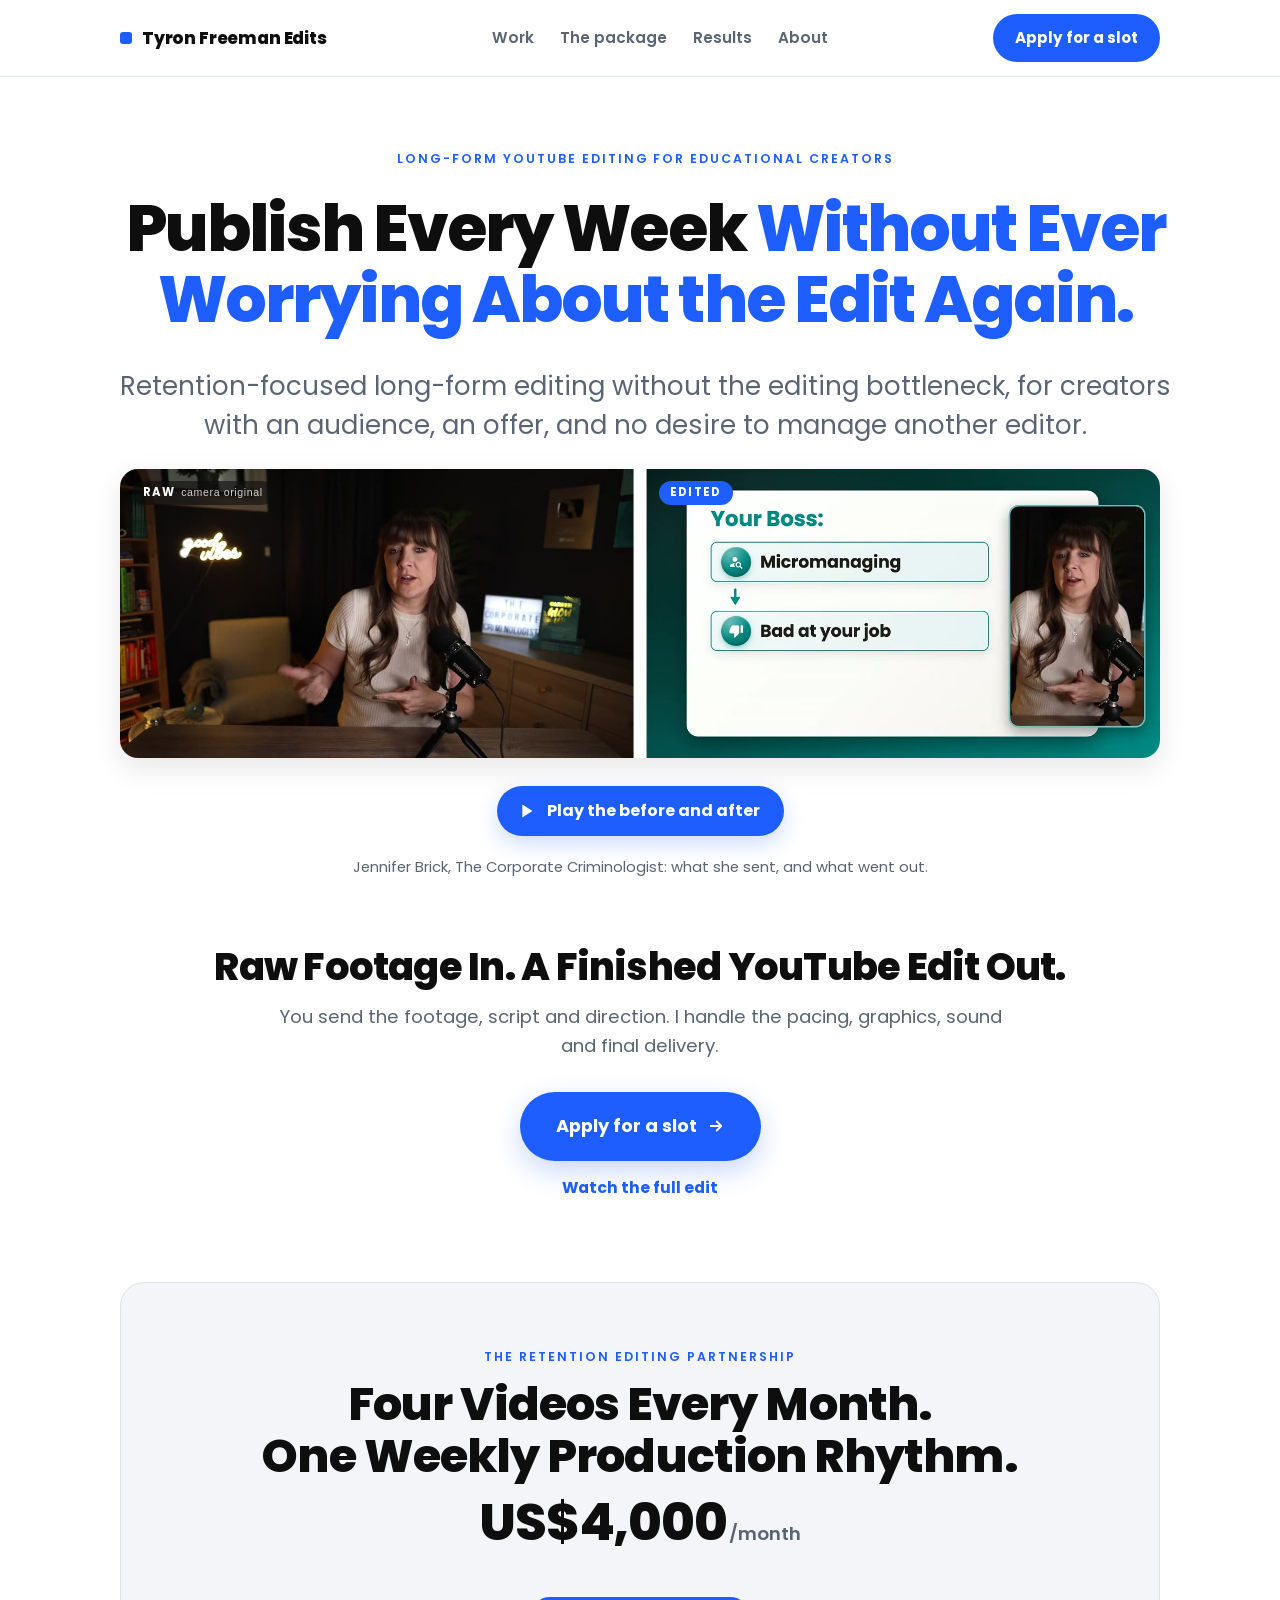
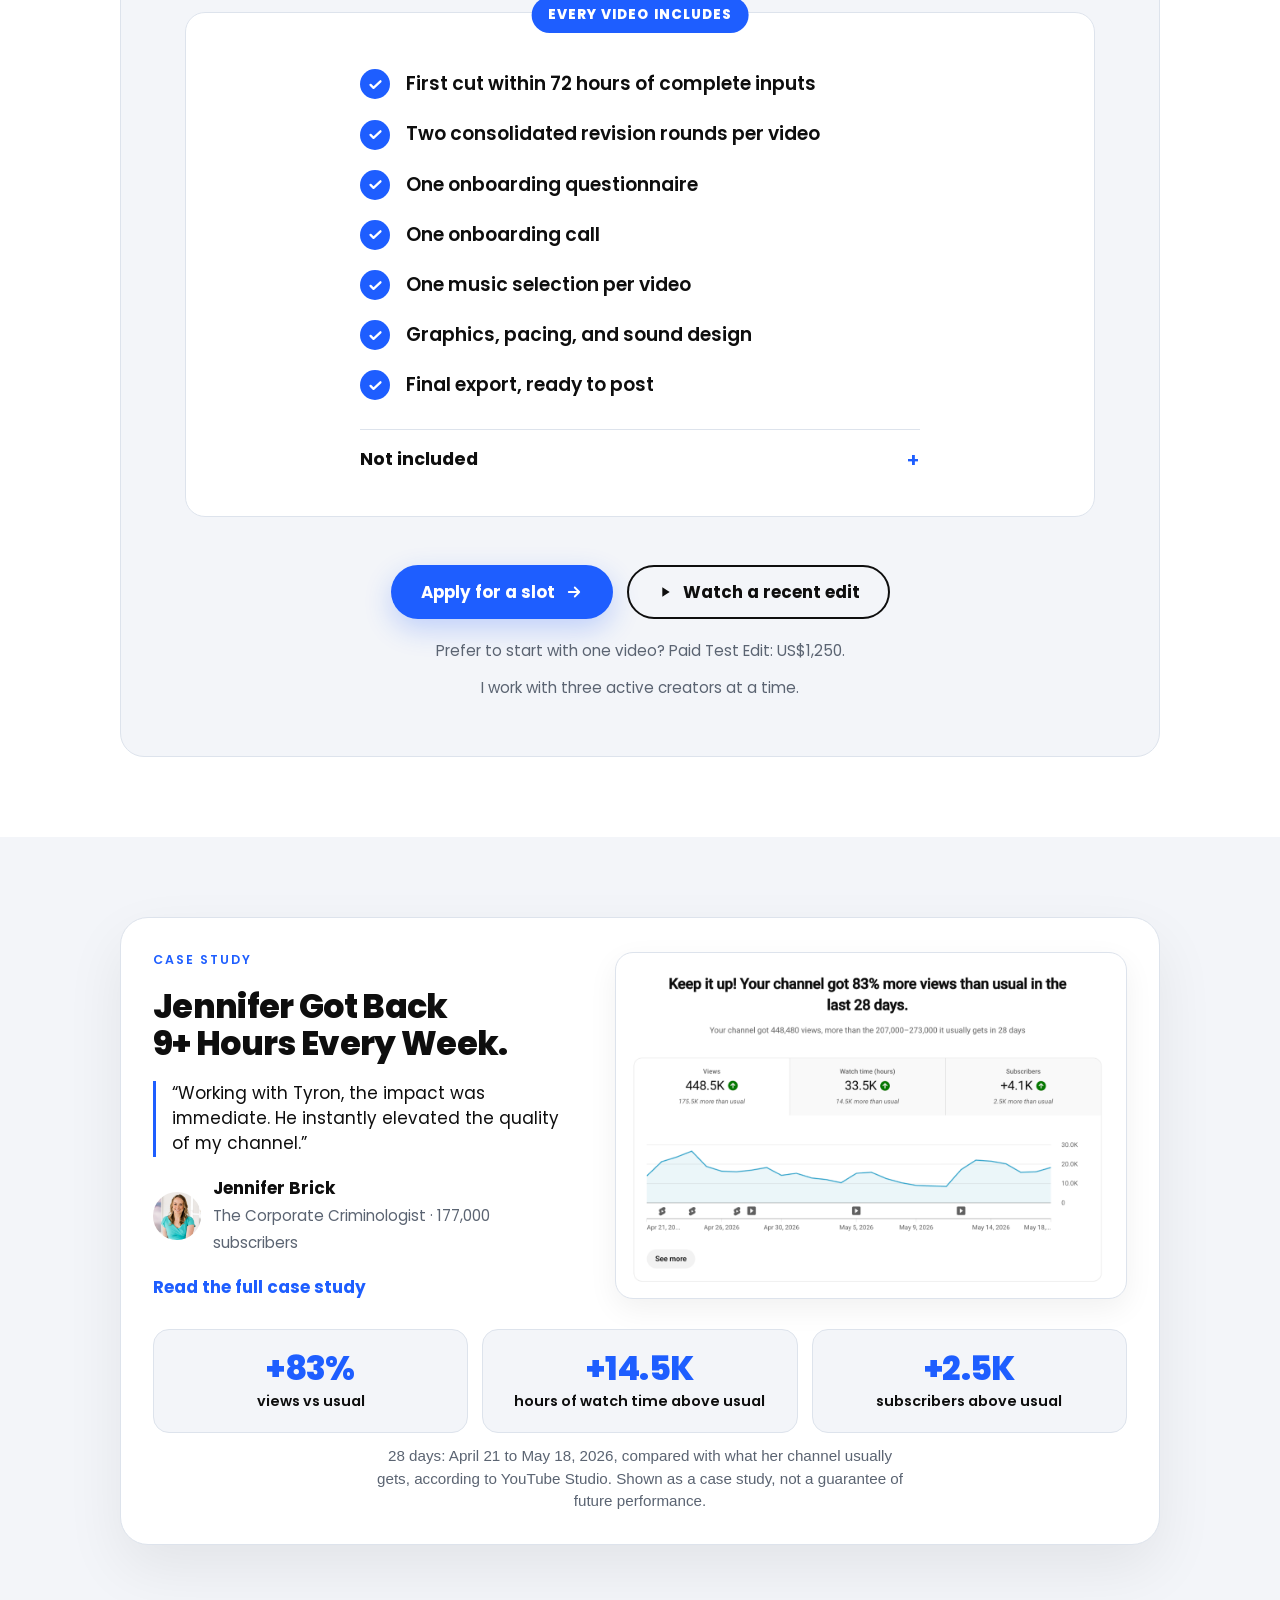
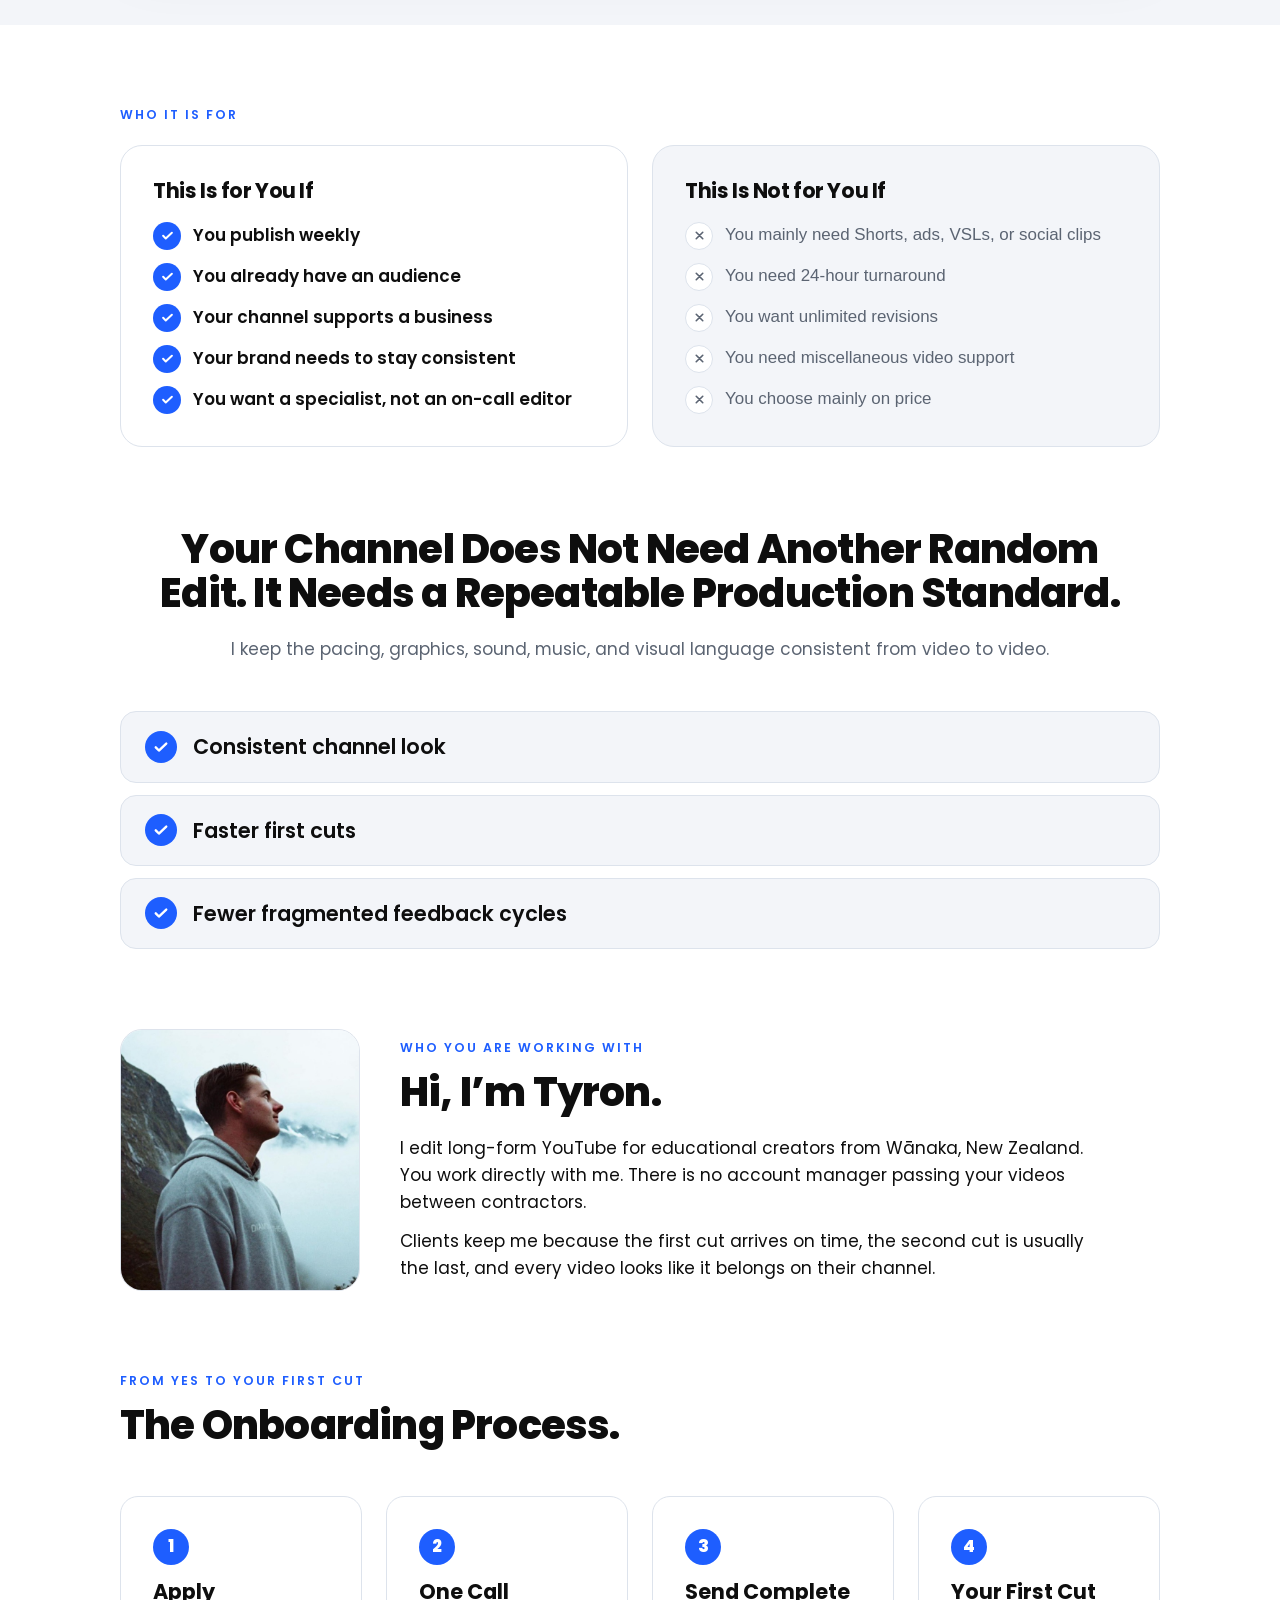
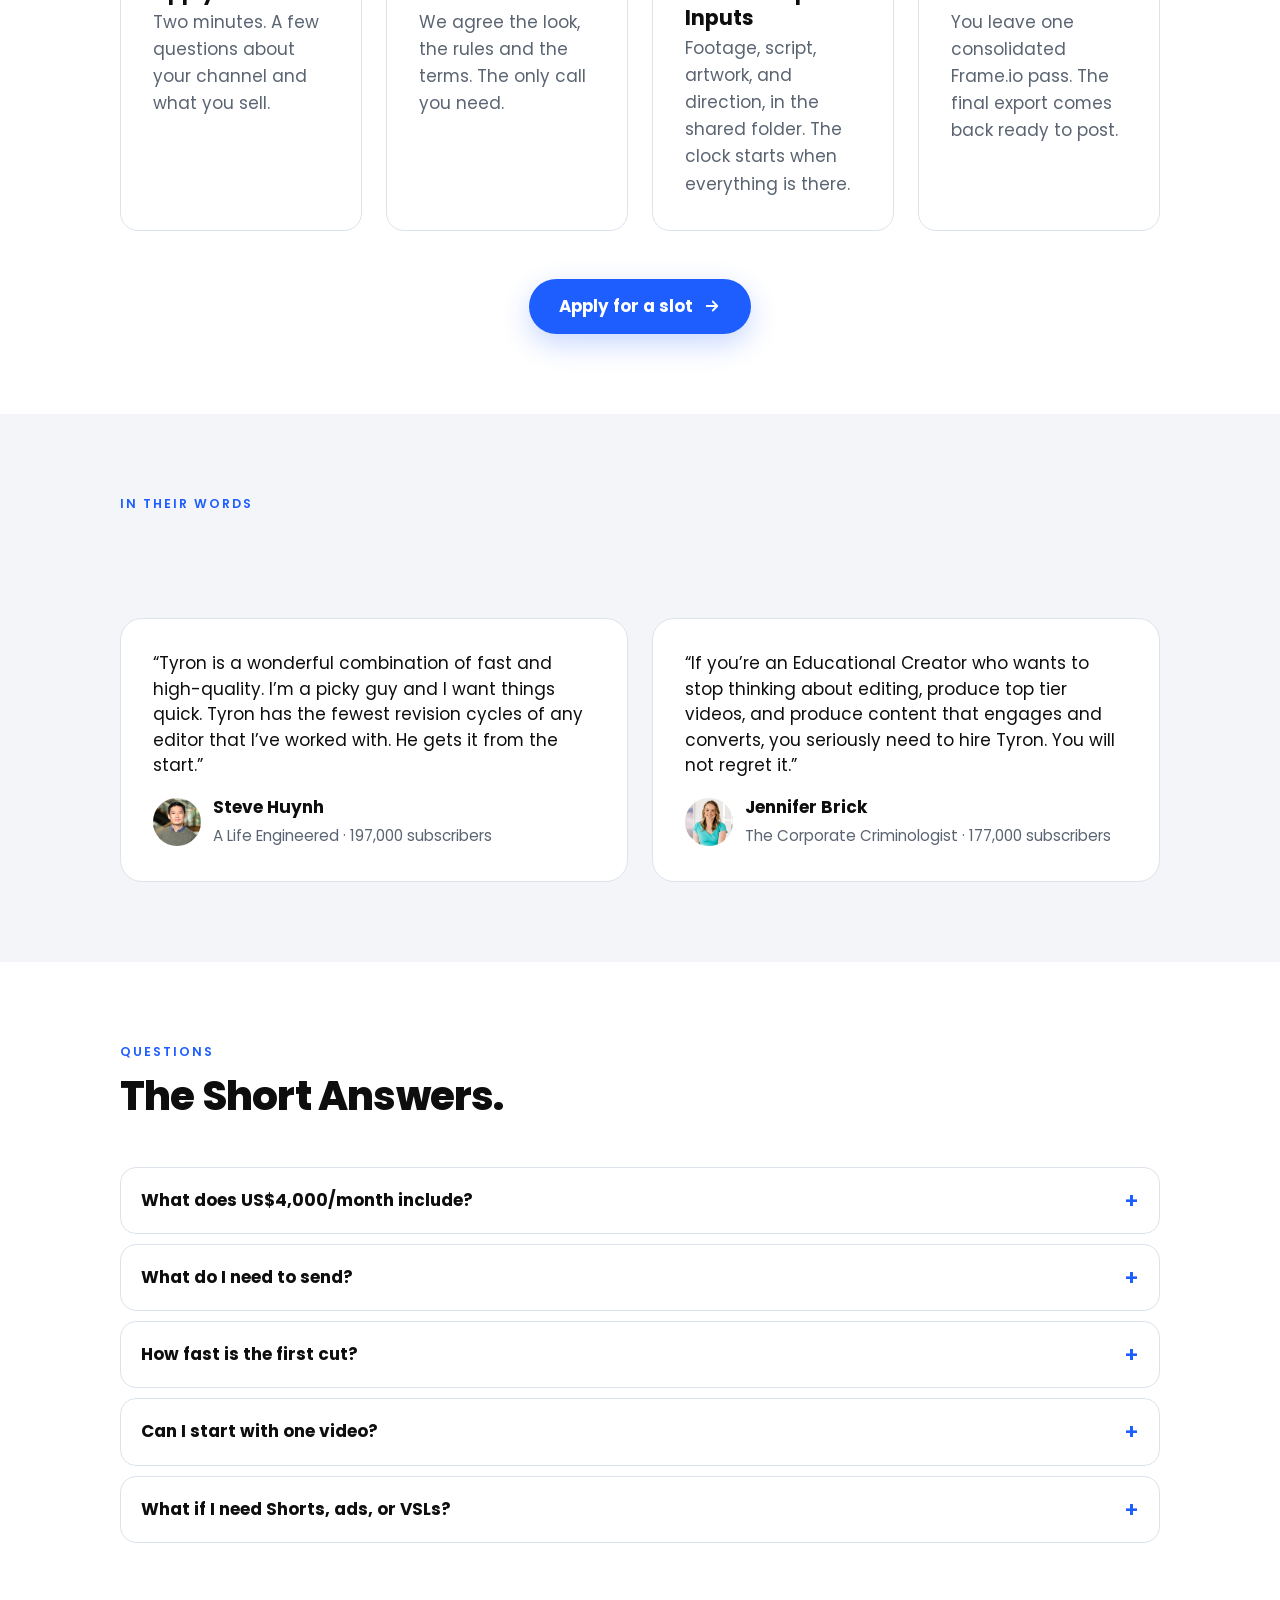
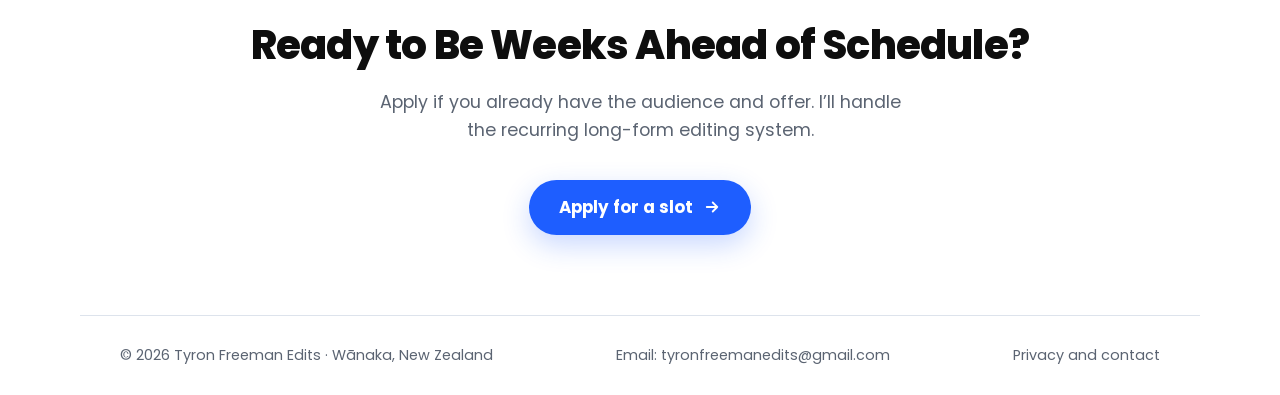
==== commit 60791af4: "--dry Co-Authored-By: Claude Fable 5.2 <noreply@anthropic.com>" ====
--- a/index.html
+++ b/index.html
@@ -37,15 +37,29 @@
       <h1 class="hero-in fitw"><span class="ln">Publish Every Week <span class="accent">Without Ever</span></span> <span class="ln accent">Worrying About the Edit Again.</span></h1>
       <p class="lede fitw hero-in"><span class="ln">Retention-focused long-form editing without the editing bottleneck, for creators</span> <span class="ln">with an audience, an offer, and no desire to manage another editor.</span></p>
     </div>
-    <div class="hero-video hero-vid" id="work">
-      <a class="frame" href="https://www.youtube.com/watch?v=v1-h3IuPkt4" data-yt="v1-h3IuPkt4" data-title="Toxic Job Advice That Sounds Mean (But Works), Jennifer Brick">
-      <span class="bar"><b>Toxic Job Advice That Sounds Mean (But Works)</b><span>Jennifer Brick · The Corporate Criminologist</span></span>
-      <span class="still"><img fetchpriority="high" src="assets/img/jennifer-35-hero.jpg" alt="A frame from Jennifer Brick's video: a clean card titled Decline Shame beside her" width="1600" height="900"><span class="play" aria-hidden="true"><svg viewBox="0 0 24 24"><path d="M8 5v14l11-7z"/></svg></span></span>
-    </a>
-      <p class="note">A full long-form edit, start to finish.</p>
+    <div class="hero-video hero-vid ba" id="work">
+      <div class="ba-box">
+        <video class="ba-v ba-desk" preload="none" playsinline width="1920" height="534" poster="assets/img/ba/poster-desktop.jpg" aria-label="Before and after: Jennifer Brick's raw camera footage beside the finished edit, same 27 seconds">
+          <source src="assets/video/ba-desktop.mp4" type="video/mp4">
+          <track kind="captions" src="assets/video/ba.vtt" srclang="en" label="English">
+        </video>
+        <video class="ba-v ba-phone" preload="none" playsinline width="720" height="826" poster="assets/img/ba/poster-phone.jpg" aria-label="Before and after: Jennifer Brick's raw camera footage above the finished edit, same 27 seconds">
+          <source src="assets/video/ba-phone.mp4" type="video/mp4">
+          <track kind="captions" src="assets/video/ba.vtt" srclang="en" label="English">
+        </video>
+        <span class="ba-tag ba-raw">Raw <small>camera original</small></span>
+        <span class="ba-tag ba-ed">Edited</span>
+      </div>
+      <button class="ba-play" type="button" aria-label="Play the before and after (27 seconds, with sound)"><svg viewBox="0 0 24 24" aria-hidden="true"><path d="M8 5v14l11-7z" fill="currentColor"/></svg><span>Play the before and after</span></button>
+      <p class="ba-cap note">Jennifer Brick, The Corporate Criminologist: what she sent, and what went out.</p>
+    </div>
+    <div class="ba-copy hero-vid">
+      <h2>Raw Footage In.<br class="ba-br"> A Finished YouTube Edit Out.</h2>
+      <p>You send the footage, script and direction. I handle the pacing, graphics, sound and final delivery.</p>
     </div>
     <div class="herocta hero-vid">
       <a class="btn" href="apply/" data-cta="hero">Apply for a slot <svg viewBox="0 0 24 24" aria-hidden="true"><path d="M5 12h14M13 6l6 6-6 6" fill="none" stroke="currentColor" stroke-width="2.4" stroke-linecap="round" stroke-linejoin="round"/></svg></a>
+      <a class="textlink watchlink" href="https://www.youtube.com/watch?v=v1-h3IuPkt4" target="_blank" rel="noopener">Watch the full edit</a>
     </div>
   </div>
 </section>
@@ -76,7 +90,7 @@
       <div class="offerfoot">
       <div class="cta-row">
         <a class="btn" href="apply/" data-cta="offerbox">Apply for a slot <svg viewBox="0 0 24 24" aria-hidden="true"><path d="M5 12h14M13 6l6 6-6 6" fill="none" stroke="currentColor" stroke-width="2.4" stroke-linecap="round" stroke-linejoin="round"/></svg></a>
-        <a class="btn ghost" href="https://www.youtube.com/watch?v=v1-h3IuPkt4" data-play><svg viewBox="0 0 24 24" aria-hidden="true"><path d="M8 5v14l11-7z" fill="currentColor"/></svg> Watch a recent edit</a>
+        <a class="btn ghost" href="https://www.youtube.com/watch?v=v1-h3IuPkt4" target="_blank" rel="noopener" data-watch><svg viewBox="0 0 24 24" aria-hidden="true"><path d="M8 5v14l11-7z" fill="currentColor"/></svg> Watch a recent edit</a>
       </div>
       <p class="note">Prefer to start with one video? Paid Test Edit: US$1,250.</p>
       <p class="note">I work with three active creators at a time.</p>
--- a/assets/site.css
+++ b/assets/site.css
@@ -871,3 +871,89 @@
   .steps > div > :first-child { margin-bottom: 4px; }
   .cs12 .timebox .btn { font-size: 0.92rem; padding: 11px 16px; min-height: 44px; }
 }
+
+/* ---- Round 14 (ACQ before/after, 25 Nov 2026; Tyron: Jennifer has said yes, price line stays off): the hero's YouTube
+   frame becomes a RAW | EDITED comparison of the same 27 s. Desktop = side by side (one 1920x534 file), under 768 px =
+   stacked (one 720x826 file). One play button, sound only after the tap, captions under the picture in a box that
+   never changes height. Aspect boxes are fixed so nothing jumps while it loads. ---- */
+.hero3 .hero-video.ba { max-width: none; gap: 10px; }
+.ba-box { position: relative; width: 100%; max-width: 100%; aspect-ratio: 1920 / 534; border-radius: 18px; overflow: hidden; background: #FFFFFF; box-shadow: 0 18px 48px rgba(14, 14, 14, .14); }
+.ba-v { display: block; width: 100%; height: 100%; object-fit: cover; background: #0E0E0E; }
+.ba-phone { display: none; }
+.ba-tag { position: absolute; top: 12px; left: 12px; z-index: 2; display: inline-flex; align-items: baseline; gap: 6px; padding: 5px 11px; border-radius: 999px; background: rgba(14, 14, 14, .62); color: #FFFFFF; font-weight: 700; font-size: 0.72rem; letter-spacing: 0.12em; text-transform: uppercase; line-height: 1.2; pointer-events: none; }
+.ba-tag small { font-weight: 500; font-size: 0.66rem; letter-spacing: 0.06em; text-transform: none; opacity: .8; }
+.ba-ed { left: calc(50.63% + 12px); background: var(--accent); }
+/* 1.02 pm (Tyron): the play button sits under the picture, never on top of her; it turns into Pause while it plays (same spot, nothing moves) */
+.ba-play { justify-self: center; margin-top: 6px; display: inline-flex; min-height: 50px; align-items: center; gap: 10px; padding: 14px 24px 14px 18px; border: 0; border-radius: 999px; background: var(--accent); color: var(--accent-ink); font: 700 1rem/1 var(--font); cursor: pointer; box-shadow: 0 12px 36px rgba(0, 0, 0, .35); transition: transform .18s ease; }
+.ba-play:hover { transform: scale(1.04); }
+.ba-play:focus-visible { outline: 3px solid var(--fg); outline-offset: 3px; }
+.ba-play svg { width: 22px; height: 22px; }
+.ba-play .ba-ico-pause { display: none; }
+.ba.is-playing .ba-play .ba-ico-play { display: none; }
+.ba.is-playing .ba-play .ba-ico-pause { display: block; }
+.hero3 .hero-video.ba .ba-cap { margin: 6px auto 0; height: 3.3rem; overflow: hidden; max-width: 46em; text-align: center; font-size: 0.86rem; line-height: 1.6; color: var(--muted); font-weight: 400; }
+/* before play the line names the clip; while it plays the same box shows what she is saying (same height, nothing moves) */
+.hero3 .hero-video.ba.is-playing .ba-cap { font-size: 0.98rem; color: var(--fg); font-weight: 500; }
+.ba-copy { display: grid; gap: 12px; justify-items: center; text-align: center; margin-top: clamp(36px, 4.4vw, 56px); width: 100%; }
+.ba-copy p { max-width: 40em; }
+/* 1.02 pm (Tyron): one line on computers; on phones "Raw Footage In." on top, "A Finished YouTube Edit Out." under it */
+.ba-br { display: none; }
+@media (min-width: 768px) { .ba-copy h2 { white-space: nowrap; } }
+@media (max-width: 767px) { .ba-br { display: inline; } }
+.ba-copy h2 { font-size: clamp(1.6rem, 3.2vw, 2.4rem); font-weight: 800; }
+.ba-copy p { margin: 0; color: var(--muted); font-size: clamp(1rem, 1.5vw, 1.15rem); }
+.hero3 .ba-copy + .herocta { margin-top: clamp(24px, 3vw, 36px); }
+.hero3 .herocta .watchlink { margin-top: 6px; font-size: 0.98rem; }
+@media (max-width: 767px) {
+  .ba-box { aspect-ratio: 720 / 826; border-radius: 16px; }
+  .ba-desk { display: none; }
+  .ba-phone { display: block; }
+  .ba-ed { left: 12px; top: calc(50.97% + 10px); }
+  .ba-play { font-size: 0.92rem; padding: 12px 20px 12px 15px; min-height: 46px; }
+}
+@media (max-width: 480px) {
+  .ba-tag { top: 9px; left: 9px; font-size: 0.64rem; padding: 4px 9px; }
+  .ba-tag small { font-size: 0.6rem; }
+  .ba-ed { left: 9px; top: calc(50.97% + 8px); }
+  .hero3 .hero-video.ba .ba-cap { font-size: var(--t-small, 0.78rem); height: 4.5rem; }
+  .hero3 .hero-video.ba.is-playing .ba-cap { font-size: var(--t-body, 0.875rem); }
+  .ba-copy { margin-top: 28px; gap: 10px; }
+  .ba-copy h2 { font-size: var(--t-h2, 1.38rem) !important; }
+  .ba-copy p { font-size: var(--t-body, 0.875rem) !important; }
+  .hero3 .ba-copy + .herocta { margin-top: 22px; }
+  .hero3 .herocta .watchlink { font-size: var(--t-body, 0.875rem); }
+}
+@media (prefers-reduced-motion: reduce) { .ba-play { transition: none; } .ba-play:hover { transform: none; } }
+/* ---- Round 14c (Tyron, 25 Nov 2026 ~1.15 pm: "the play button is way too squashed to the video ... make it consistent").
+   One rhythm: video -> button 28, button -> line 18, line -> heading 64 (the gap the page used under the old video),
+   heading -> words 14, words -> Apply 32, Apply -> link 14. Phones: 22 / 14 / 40 / 10 / 22 / 12. The line under the video
+   is exactly one line tall on computers and two on phones (before play it names the clip, while playing it shows her
+   words; both fit, so nothing moves and there is no empty band). ---- */
+.hero3 .hero-video.ba { gap: 0; }
+.ba-box { box-shadow: 0 10px 30px rgba(14, 14, 14, .10); }
+.ba-play { margin-top: 28px; box-shadow: 0 8px 22px rgba(30, 94, 255, .22); }
+.hero3 .hero-video.ba .ba-cap { margin: 18px auto 0; max-width: none; width: 100%; font-size: 0.92rem; line-height: 26px; height: 26px; }
+.hero3 .hero-video.ba.is-playing .ba-cap { font-size: 0.92rem; }
+.ba-copy { margin-top: 64px; gap: 14px; }
+.hero3 .ba-copy + .herocta { margin-top: 32px; gap: 14px; }
+.hero3 .herocta .watchlink { margin-top: 0; }
+@media (max-width: 767px) {
+  .hero3 .hero-video.ba .ba-cap { line-height: 22px; height: 44px; }
+}
+@media (max-width: 480px) {
+  .ba-play { margin-top: 22px; }
+  .hero3 .hero-video.ba .ba-cap, .hero3 .hero-video.ba.is-playing .ba-cap { margin-top: 14px; font-size: 0.82rem; line-height: 22px; height: 44px; }
+  .ba-copy { margin-top: 40px; gap: 10px; }
+  .hero3 .ba-copy + .herocta { margin-top: 22px; gap: 12px; }
+}
+/* ---- Round 14d (Tyron, 25 Nov 2026: the tablet top bar, "please fix this text and centring error"): at 768 wide "The
+   package" and "Apply for a slot" broke onto two lines. Every top-bar item now stays on one line, the links sit centred
+   with equal space to the name and the button, and from 761 to 1023 wide the links and button are a touch smaller. ---- */
+.top .wordmark, .nav a, .top .btn, .top .textlink { white-space: nowrap; }
+.top .nav { flex: 1 1 auto; justify-content: center; min-width: 0; }
+@media (min-width: 761px) and (max-width: 1023px) {
+  .top { gap: 14px; }
+  .top .wordmark { font-size: 0.98rem; gap: 8px; }
+  .top .nav { gap: 18px; font-size: 0.86rem; }
+  .top .btn { padding: 8px 16px; font-size: 0.86rem; min-height: 40px; }
+}
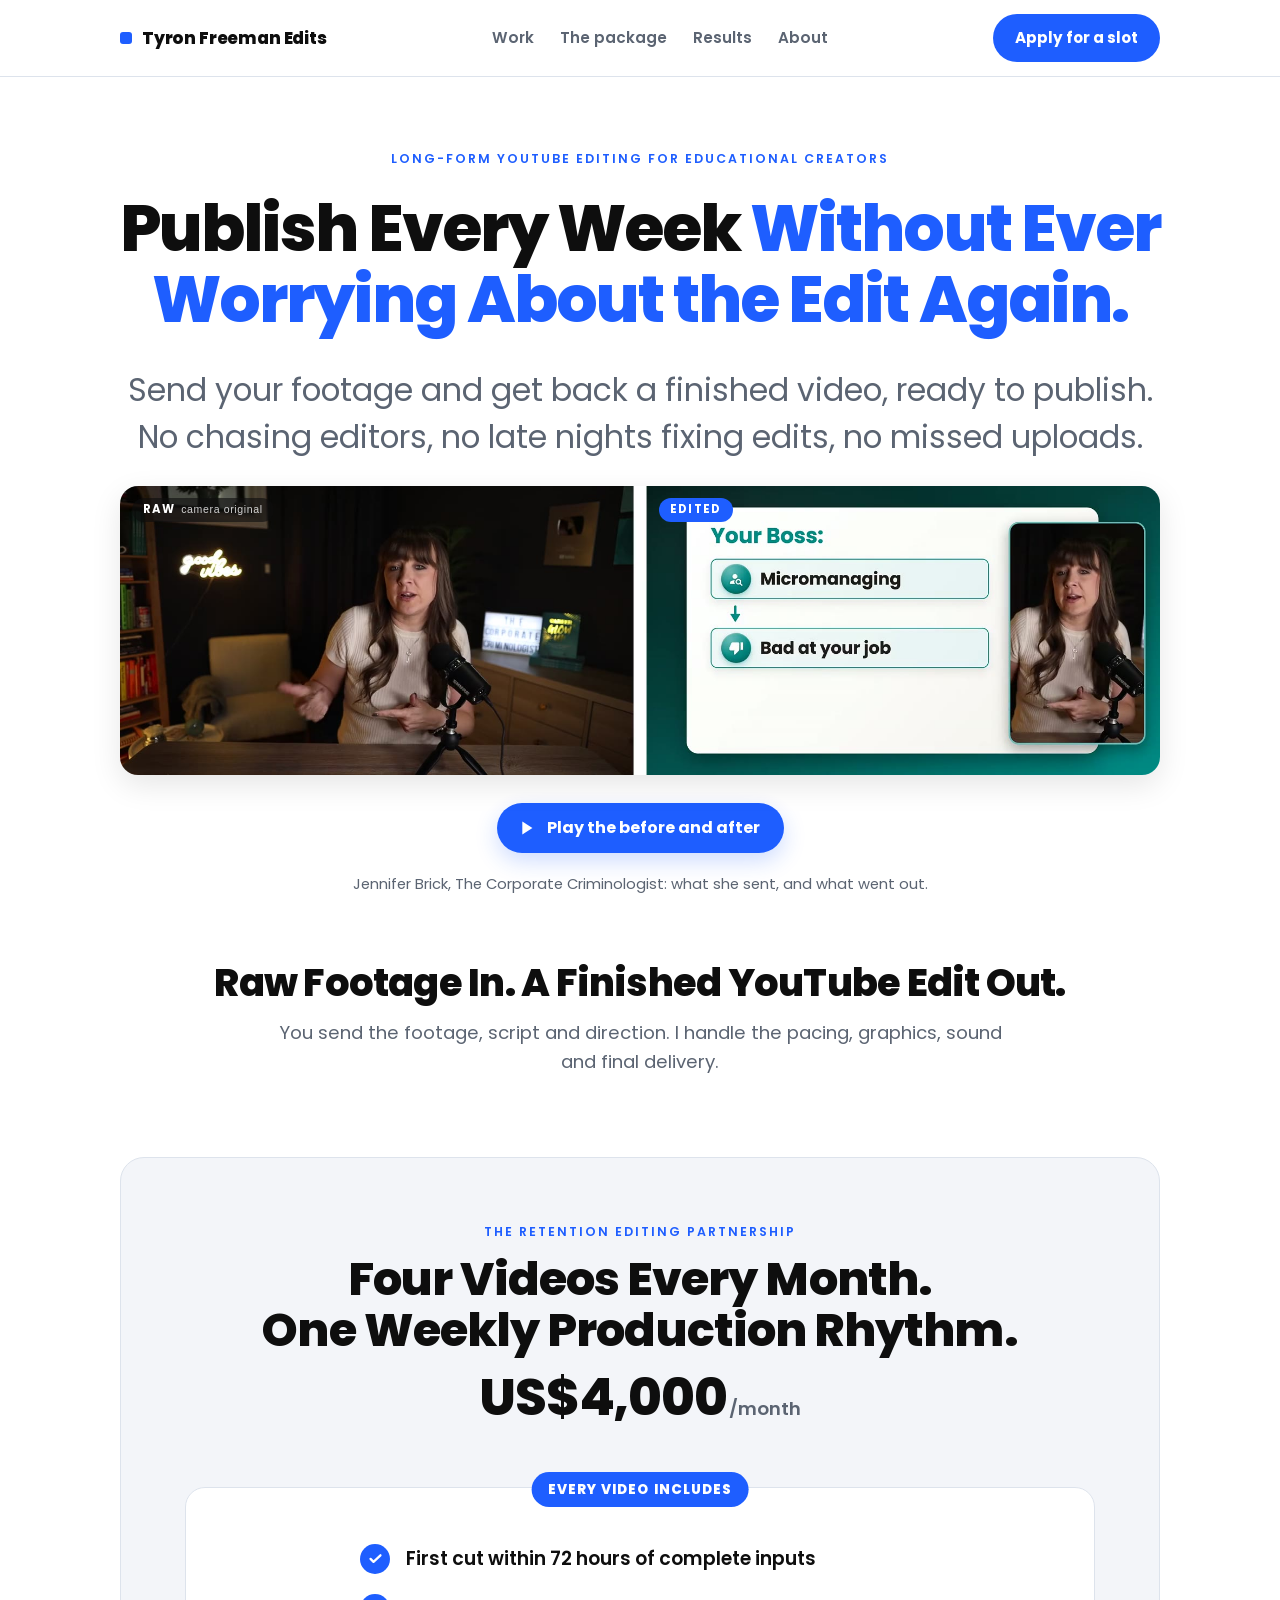
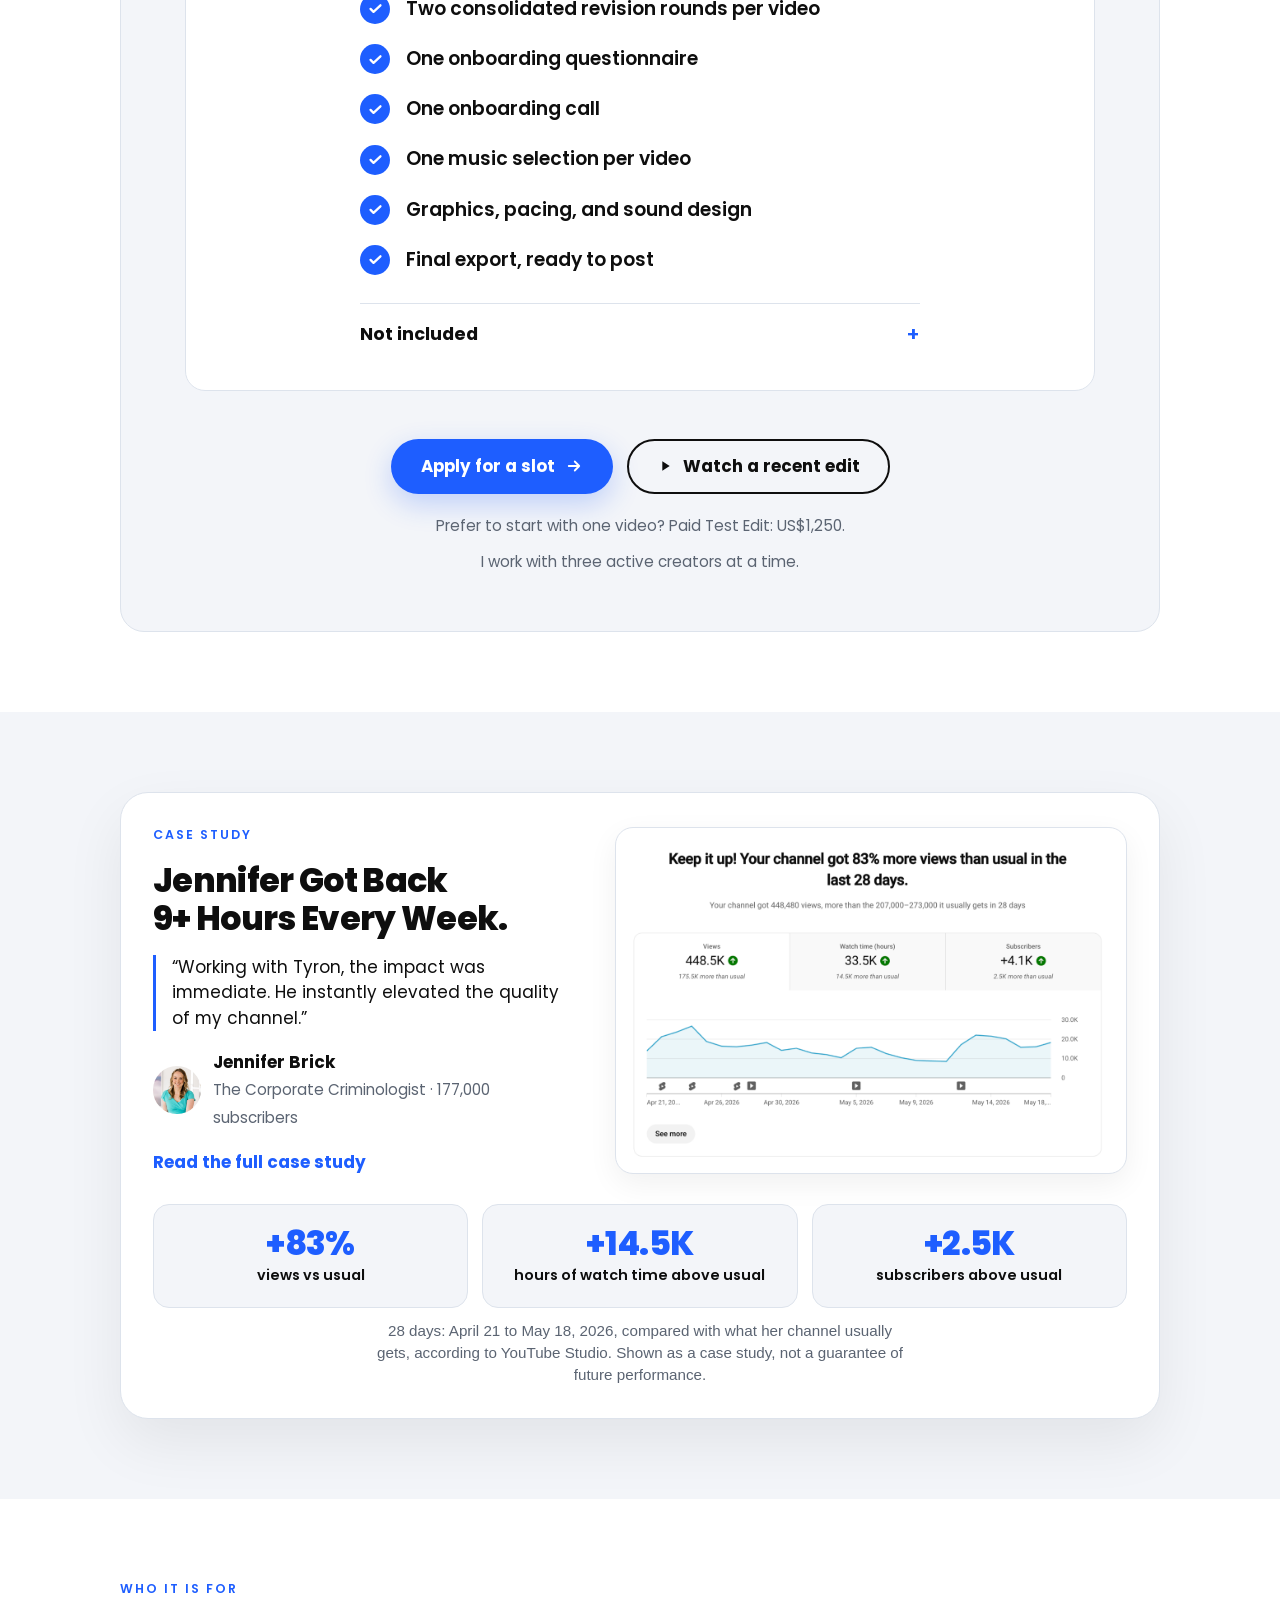
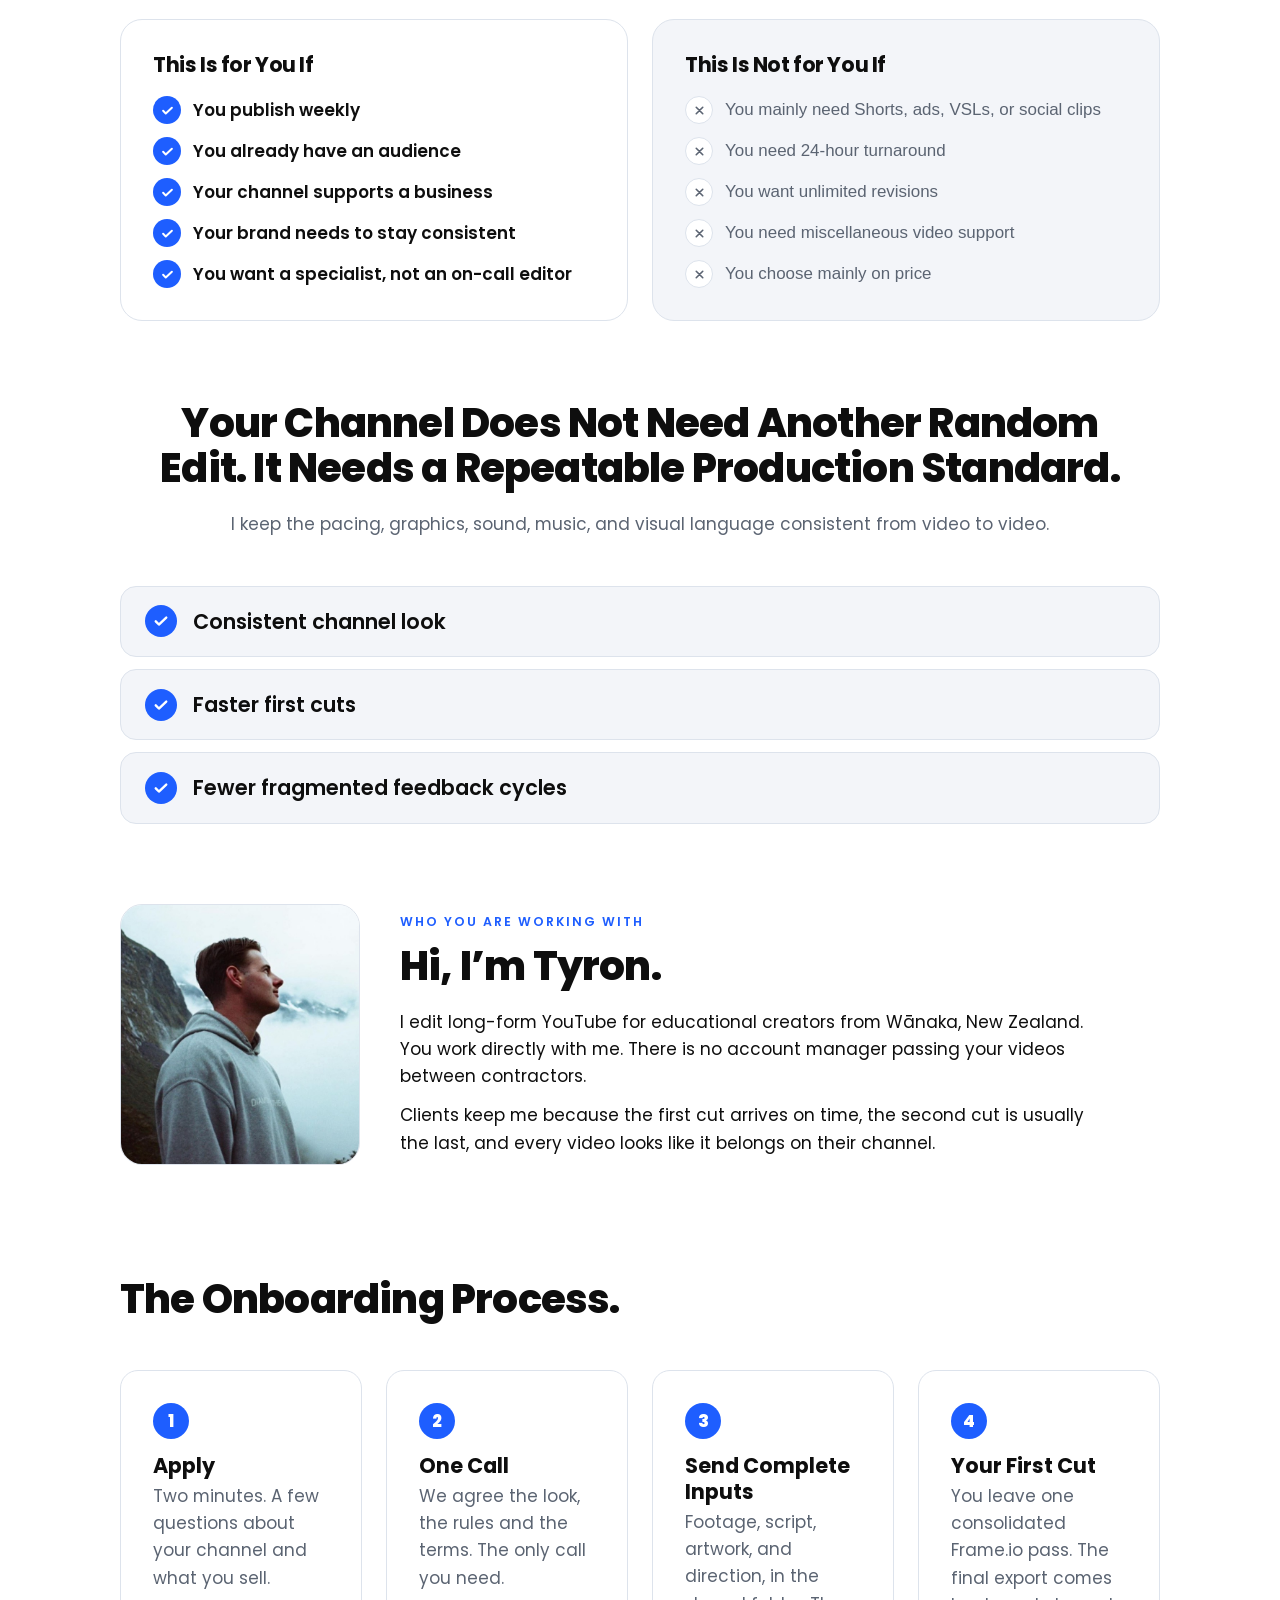
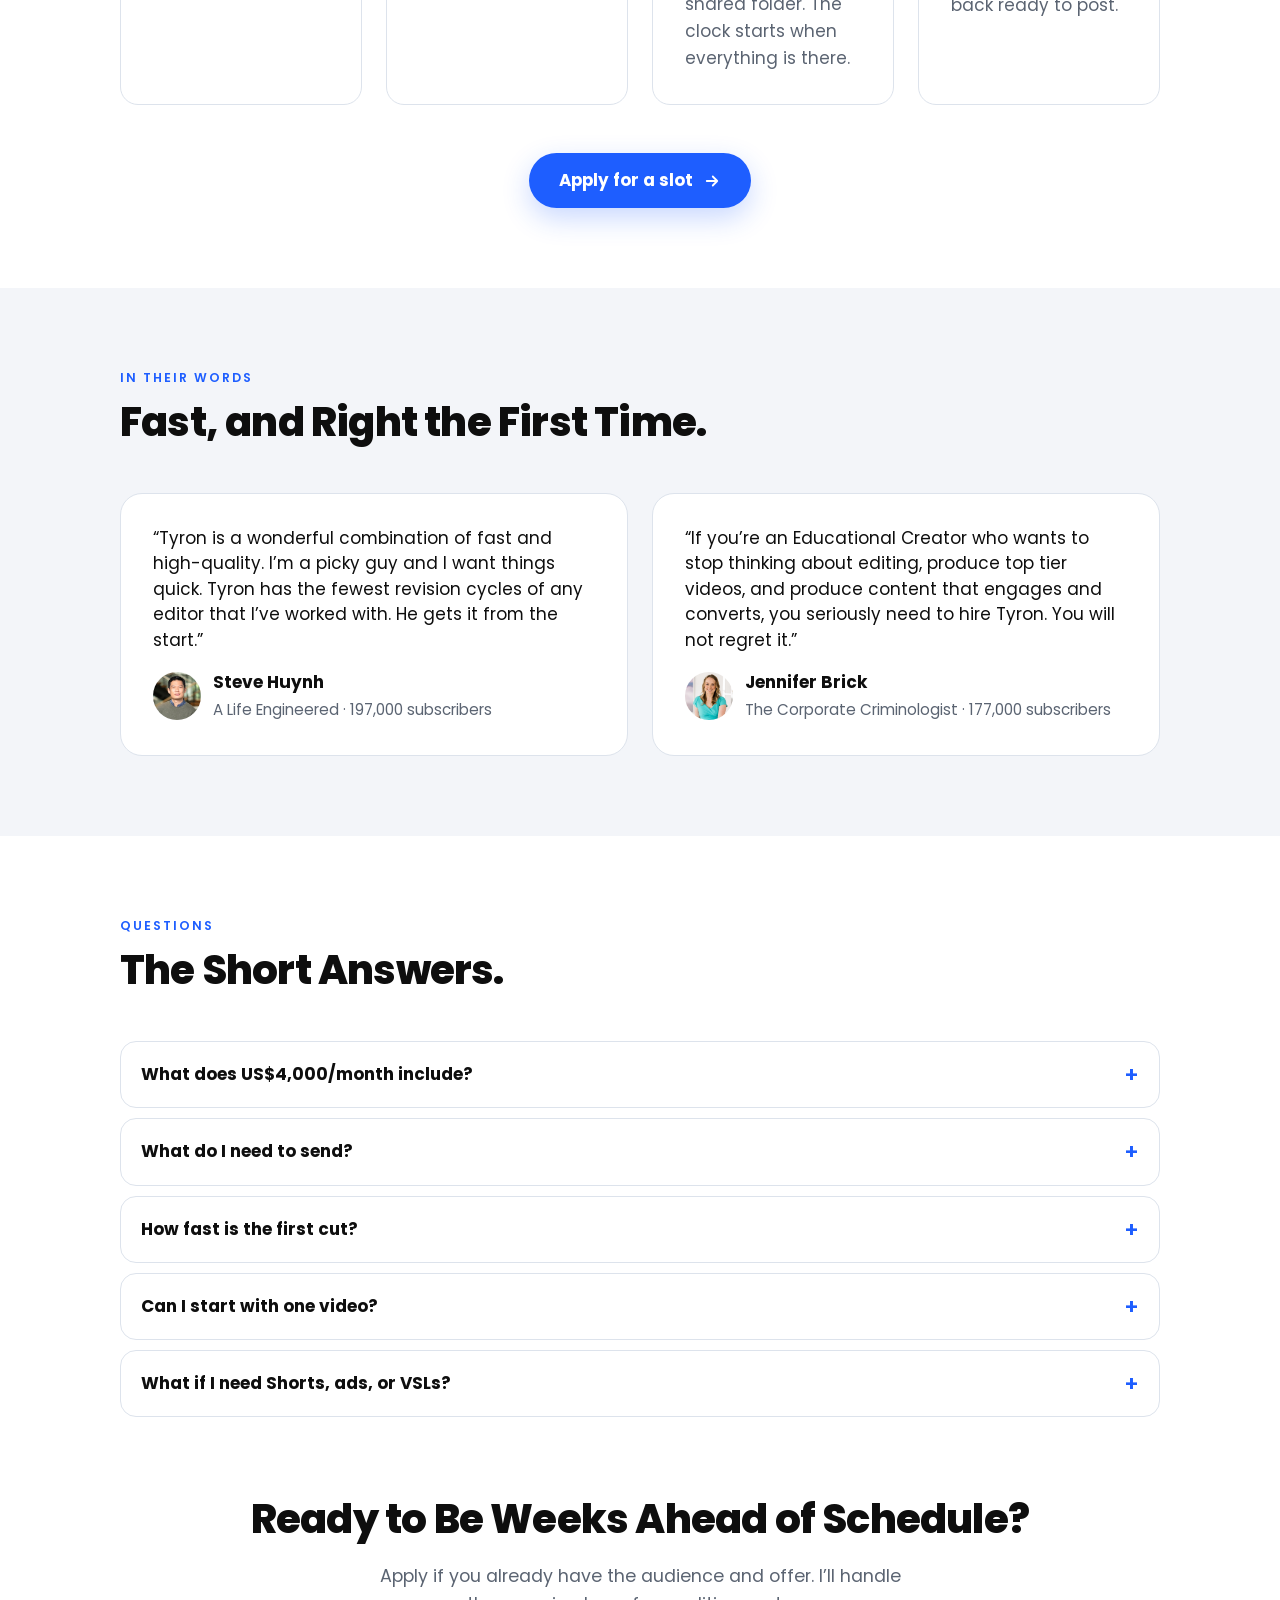
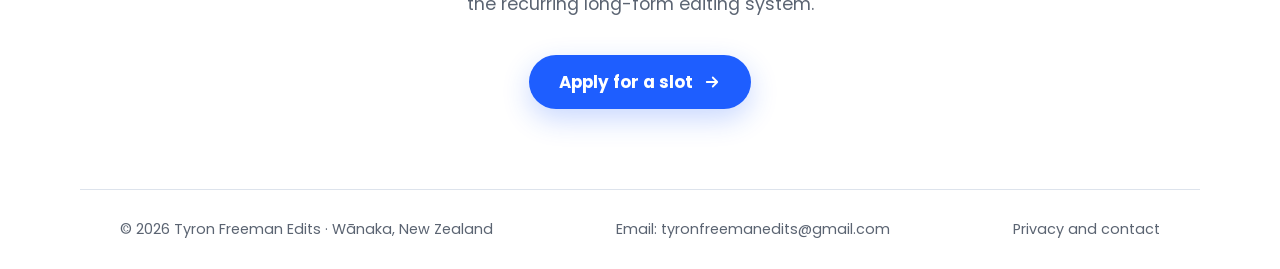
==== commit a8c09f73: "Round 14e: Apply once (offer box), new hero sub-headline Co-Authored-By: Claude Fable 5.2 <noreply@a" ====
--- a/index.html
+++ b/index.html
@@ -35,7 +35,7 @@
     <div class="hero-copy">
       <p class="eyebrow hero-in">Long-form YouTube editing for educational creators</p>
       <h1 class="hero-in fitw"><span class="ln">Publish Every Week <span class="accent">Without Ever</span></span> <span class="ln accent">Worrying About the Edit Again.</span></h1>
-      <p class="lede fitw hero-in"><span class="ln">Retention-focused long-form editing without the editing bottleneck, for creators</span> <span class="ln">with an audience, an offer, and no desire to manage another editor.</span></p>
+      <p class="lede fitw hero-in"><span class="ln">Send your footage and get back a finished video, ready to publish.</span> <span class="ln">No chasing editors, no late nights fixing edits, no missed uploads.</span></p>
     </div>
     <div class="hero-video hero-vid ba" id="work">
       <div class="ba-box">
@@ -56,10 +56,6 @@
     <div class="ba-copy hero-vid">
       <h2>Raw Footage In.<br class="ba-br"> A Finished YouTube Edit Out.</h2>
       <p>You send the footage, script and direction. I handle the pacing, graphics, sound and final delivery.</p>
-    </div>
-    <div class="herocta hero-vid">
-      <a class="btn" href="apply/" data-cta="hero">Apply for a slot <svg viewBox="0 0 24 24" aria-hidden="true"><path d="M5 12h14M13 6l6 6-6 6" fill="none" stroke="currentColor" stroke-width="2.4" stroke-linecap="round" stroke-linejoin="round"/></svg></a>
-      <a class="textlink watchlink" href="https://www.youtube.com/watch?v=v1-h3IuPkt4" target="_blank" rel="noopener">Watch the full edit</a>
     </div>
   </div>
 </section>
--- a/assets/site.css
+++ b/assets/site.css
@@ -957,3 +957,7 @@
   .top .nav { gap: 18px; font-size: 0.86rem; }
   .top .btn { padding: 8px 16px; font-size: 0.86rem; min-height: 40px; }
 }
+
+/* ---- Round 14e (Tyron, 25 Nov 2026 ~1.55 pm): a new sub-headline with a pain point and a fix, two lines; its own width key
+   so both lines still run exactly as wide as the video (his 24 Nov rule). Phones keep body size. ---- */
+.hero3 .lede.fitw { --ledek: 33.03; }
